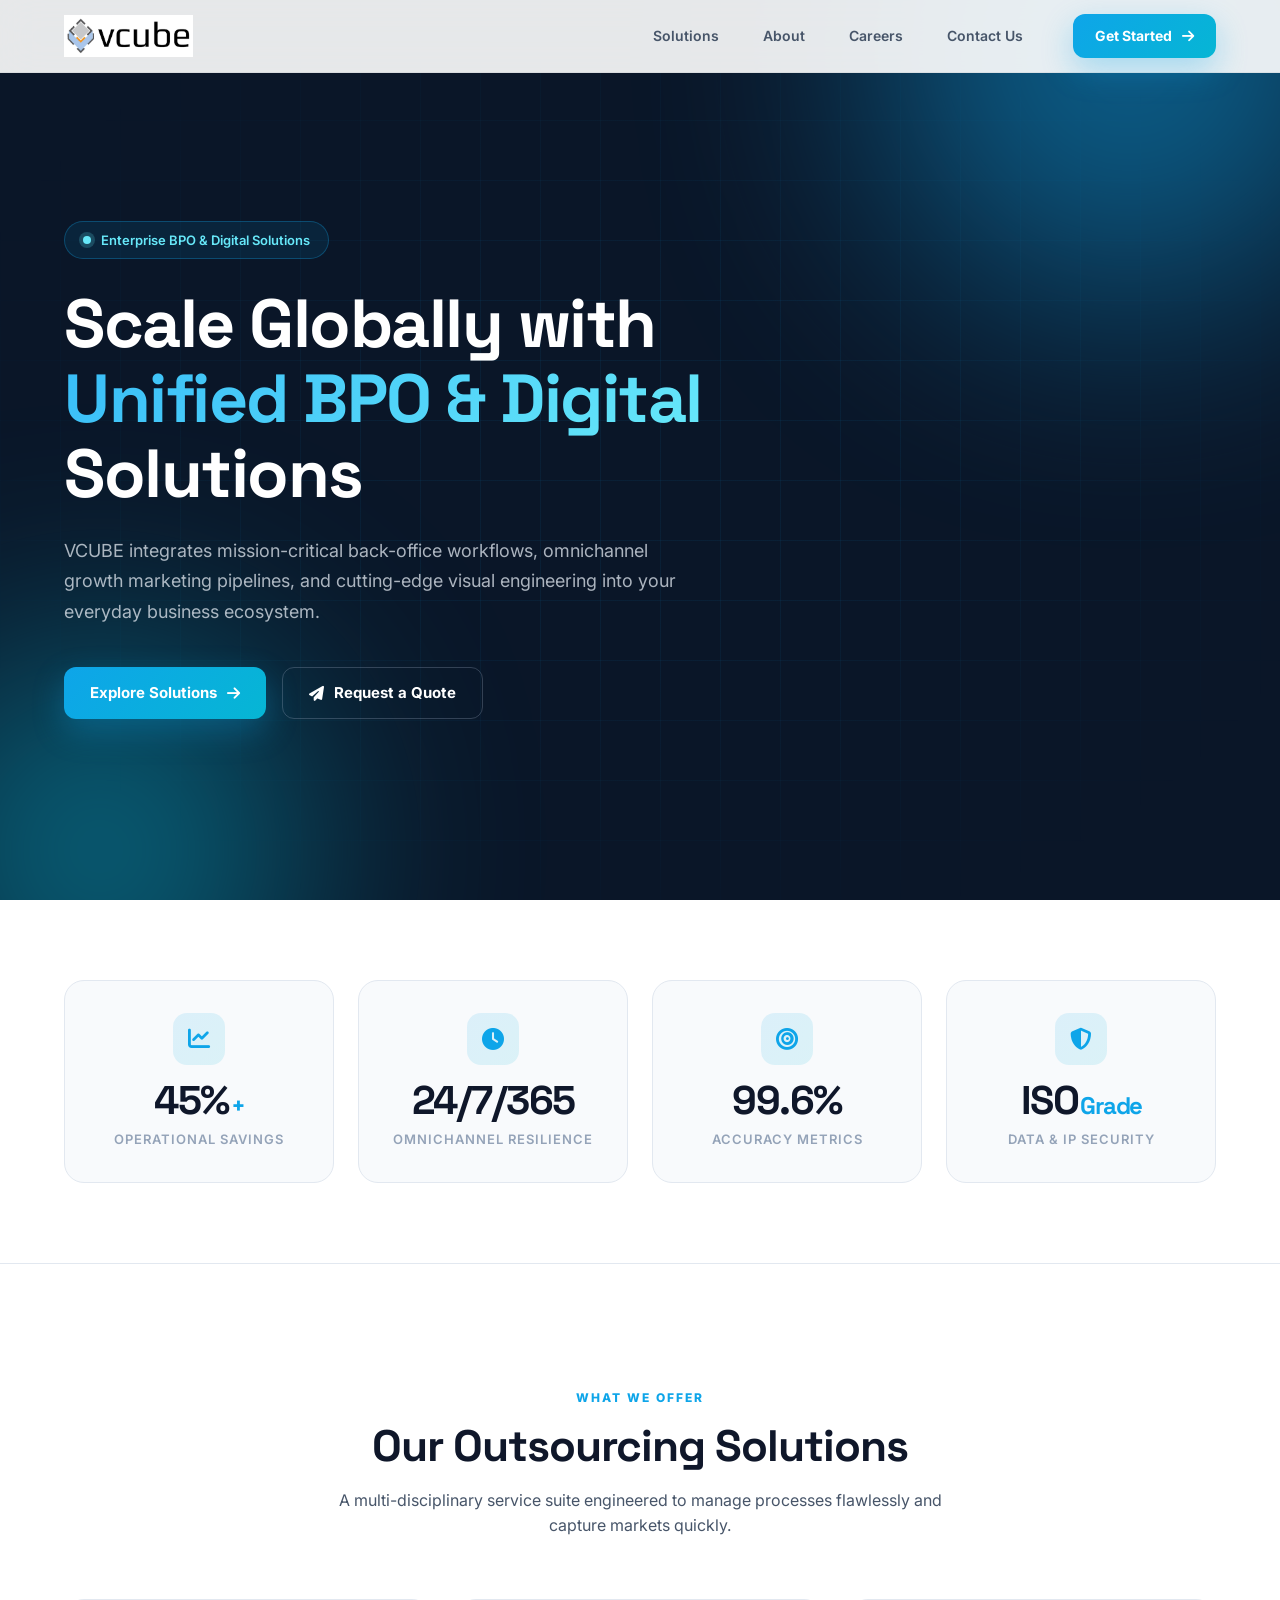
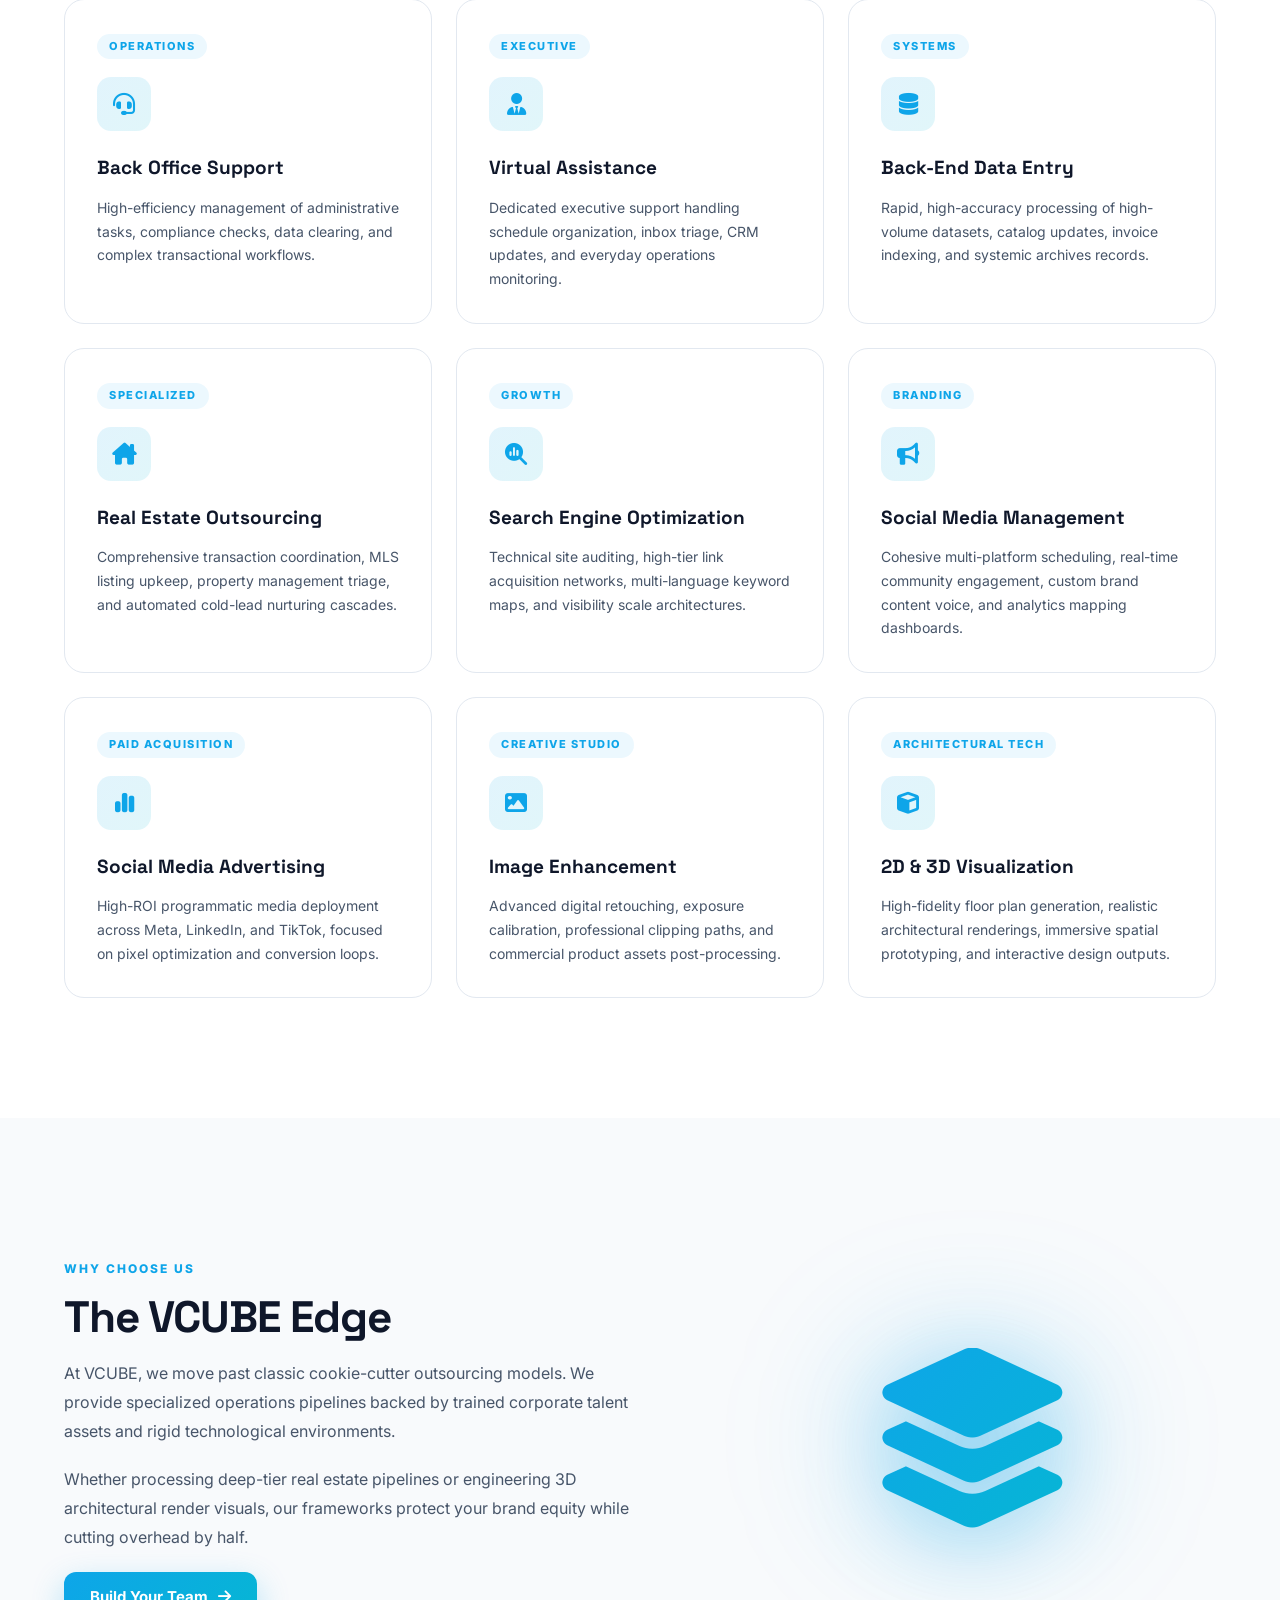
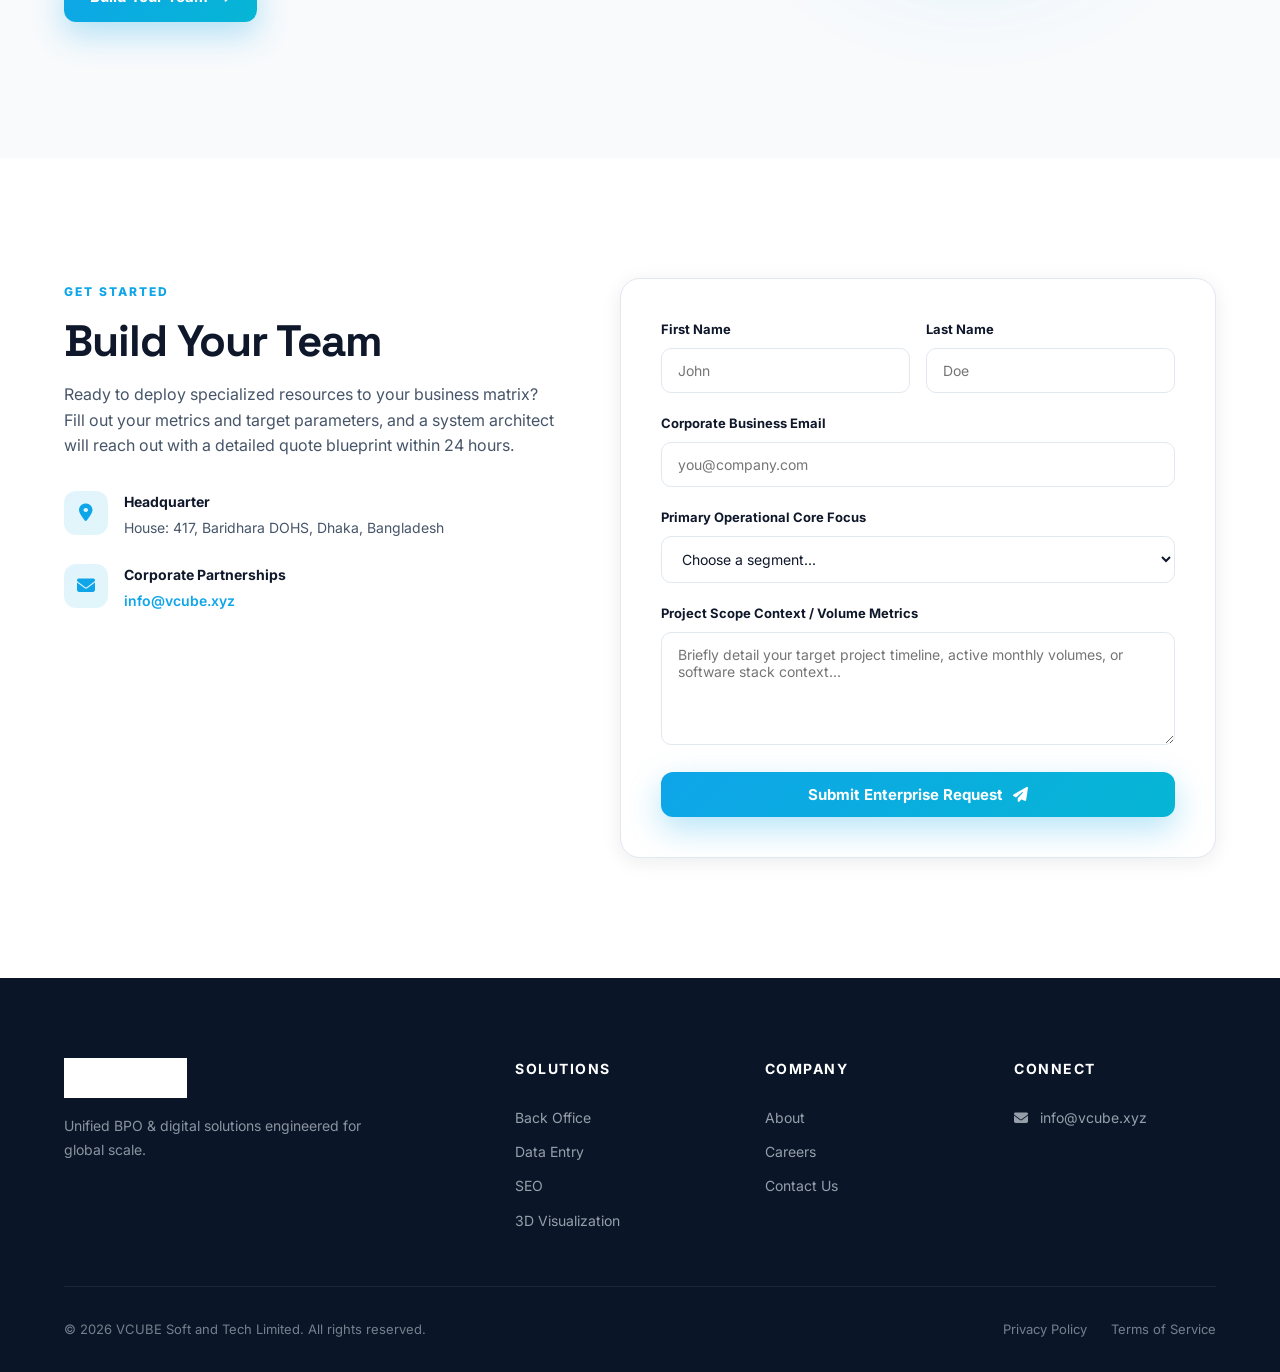
==== index.html @ c861a4d1 "feat: initial VCUBE website with homepage + careers page" ====
<!DOCTYPE html>
<html lang="en">
<head>
  <meta charset="UTF-8">
  <meta name="viewport" content="width=device-width, initial-scale=1.0">
  <title>VCUBE Soft and Tech Limited — Scale Globally with Unified BPO & Digital Solutions</title>
  <meta name="description" content="VCUBE integrates mission-critical back-office workflows, omnichannel growth marketing pipelines, and cutting-edge visual engineering into your everyday business ecosystem.">
  <meta name="keywords" content="VCUBE Soft and Tech, BPO, Digital Solutions, Back Office Support, SEO, Social Media Management, Real Estate Outsourcing, 3D Visualization, Bangladesh">
  <meta name="author" content="VCUBE Soft and Tech Limited">
  <meta name="robots" content="index, follow">
  <meta property="og:title" content="VCUBE Soft and Tech Limited — Unified BPO & Digital Solutions">
  <meta property="og:description" content="Scale globally with unified BPO & digital solutions.">
  <meta property="og:type" content="website">
  <link rel="icon" type="image/png" href="assets/images/vcube-logo.png">
  <link rel="preconnect" href="https://fonts.googleapis.com">
  <link rel="preconnect" href="https://fonts.gstatic.com" crossorigin>
  <link href="https://fonts.googleapis.com/css2?family=Inter:wght@300;400;500;600;700;800;900&family=Space+Grotesk:wght@400;500;600;700&display=swap" rel="stylesheet">
  <link rel="stylesheet" href="https://cdnjs.cloudflare.com/ajax/libs/font-awesome/6.5.0/css/all.min.css">
  <link rel="stylesheet" href="css/style.css">
  <link rel="stylesheet" href="css/responsive.css">
</head>
<body>

  <header class="navbar" id="navbar">
    <div class="nav-container">
      <a href="index.html" class="logo">
        <img src="assets/images/vcube-logo.png" alt="VCUBE" class="logo-img">
      </a>
      <nav class="nav-links" id="navLinks">
        <a href="#solutions">Solutions</a>
        <a href="#edge">About</a>
        <a href="careers.html">Careers</a>
        <a href="#contact">Contact Us</a>
      </nav>
      <a href="#contact" class="btn btn-primary nav-cta">
        Get Started <i class="fas fa-arrow-right"></i>
      </a>
      <button class="hamburger" id="hamburger" aria-label="Menu">
        <i class="fas fa-bars"></i>
      </button>
    </div>
  </header>

  <section class="hero">
    <div class="hero-bg">
      <div class="hero-grid"></div>
      <div class="glow glow-1"></div>
      <div class="glow glow-2"></div>
    </div>
    <div class="hero-container">
      <div class="hero-badge">
        <span class="pulse"></span>
        Enterprise BPO & Digital Solutions
      </div>
      <h1 class="hero-title">
        Scale Globally with<br>
        <span class="gradient-text">Unified BPO & Digital</span><br>
        Solutions
      </h1>
      <p class="hero-desc">
        VCUBE integrates mission-critical back-office workflows, omnichannel growth
        marketing pipelines, and cutting-edge visual engineering into your everyday
        business ecosystem.
      </p>
      <div class="hero-buttons">
        <a href="#solutions" class="btn btn-primary">
          Explore Solutions <i class="fas fa-arrow-right"></i>
        </a>
        <a href="#contact" class="btn btn-outline">
          <i class="fas fa-paper-plane"></i> Request a Quote
        </a>
      </div>
    </div>
  </section>

  <section class="stats">
    <div class="container">
      <div class="stats-grid">
        <div class="stat-card">
          <div class="stat-icon"><i class="fas fa-chart-line"></i></div>
          <div class="stat-num">45%<span>+</span></div>
          <div class="stat-label">Operational Savings</div>
        </div>
        <div class="stat-card">
          <div class="stat-icon"><i class="fas fa-clock"></i></div>
          <div class="stat-num">24/7/365</div>
          <div class="stat-label">Omnichannel Resilience</div>
        </div>
        <div class="stat-card">
          <div class="stat-icon"><i class="fas fa-bullseye"></i></div>
          <div class="stat-num">99.6%</div>
          <div class="stat-label">Accuracy Metrics</div>
        </div>
        <div class="stat-card">
          <div class="stat-icon"><i class="fas fa-shield-halved"></i></div>
          <div class="stat-num">ISO<span>Grade</span></div>
          <div class="stat-label">Data & IP Security</div>
        </div>
      </div>
    </div>
  </section>

  <section class="solutions" id="solutions">
    <div class="container">
      <div class="section-header center">
        <span class="section-tag">What We Offer</span>
        <h2 class="section-title">Our Outsourcing Solutions</h2>
        <p class="section-subtitle">
          A multi-disciplinary service suite engineered to manage processes flawlessly
          and capture markets quickly.
        </p>
      </div>
      <div class="solutions-grid">
        <article class="solution-card">
          <div class="solution-cat">Operations</div>
          <div class="solution-icon"><i class="fas fa-headset"></i></div>
          <h3>Back Office Support</h3>
          <p>High-efficiency management of administrative tasks, compliance checks, data clearing, and complex transactional workflows.</p>
        </article>
        <article class="solution-card">
          <div class="solution-cat">Executive</div>
          <div class="solution-icon"><i class="fas fa-user-tie"></i></div>
          <h3>Virtual Assistance</h3>
          <p>Dedicated executive support handling schedule organization, inbox triage, CRM updates, and everyday operations monitoring.</p>
        </article>
        <article class="solution-card">
          <div class="solution-cat">Systems</div>
          <div class="solution-icon"><i class="fas fa-database"></i></div>
          <h3>Back-End Data Entry</h3>
          <p>Rapid, high-accuracy processing of high-volume datasets, catalog updates, invoice indexing, and systemic archives records.</p>
        </article>
        <article class="solution-card">
          <div class="solution-cat">Specialized</div>
          <div class="solution-icon"><i class="fas fa-house-chimney"></i></div>
          <h3>Real Estate Outsourcing</h3>
          <p>Comprehensive transaction coordination, MLS listing upkeep, property management triage, and automated cold-lead nurturing cascades.</p>
        </article>
        <article class="solution-card">
          <div class="solution-cat">Growth</div>
          <div class="solution-icon"><i class="fas fa-magnifying-glass-chart"></i></div>
          <h3>Search Engine Optimization</h3>
          <p>Technical site auditing, high-tier link acquisition networks, multi-language keyword maps, and visibility scale architectures.</p>
        </article>
        <article class="solution-card">
          <div class="solution-cat">Branding</div>
          <div class="solution-icon"><i class="fas fa-bullhorn"></i></div>
          <h3>Social Media Management</h3>
          <p>Cohesive multi-platform scheduling, real-time community engagement, custom brand content voice, and analytics mapping dashboards.</p>
        </article>
        <article class="solution-card">
          <div class="solution-cat">Paid Acquisition</div>
          <div class="solution-icon"><i class="fas fa-chart-simple"></i></div>
          <h3>Social Media Advertising</h3>
          <p>High-ROI programmatic media deployment across Meta, LinkedIn, and TikTok, focused on pixel optimization and conversion loops.</p>
        </article>
        <article class="solution-card">
          <div class="solution-cat">Creative Studio</div>
          <div class="solution-icon"><i class="fas fa-image"></i></div>
          <h3>Image Enhancement</h3>
          <p>Advanced digital retouching, exposure calibration, professional clipping paths, and commercial product assets post-processing.</p>
        </article>
        <article class="solution-card">
          <div class="solution-cat">Architectural Tech</div>
          <div class="solution-icon"><i class="fas fa-cube"></i></div>
          <h3>2D & 3D Visualization</h3>
          <p>High-fidelity floor plan generation, realistic architectural renderings, immersive spatial prototyping, and interactive design outputs.</p>
        </article>
      </div>
    </div>
  </section>

  <section class="edge" id="edge">
    <div class="container">
      <div class="edge-grid">
        <div class="edge-content">
          <span class="section-tag">Why Choose Us</span>
          <h2 class="section-title">The VCUBE Edge</h2>
          <p class="edge-text">
            At VCUBE, we move past classic cookie-cutter outsourcing models. We provide
            specialized operations pipelines backed by trained corporate talent assets
            and rigid technological environments.
          </p>
          <p class="edge-text">
            Whether processing deep-tier real estate pipelines or engineering 3D
            architectural render visuals, our frameworks protect your brand equity
            while cutting overhead by half.
          </p>
          <a href="#contact" class="btn btn-primary">Build Your Team <i class="fas fa-arrow-right"></i></a>
        </div>
        <div class="edge-visual">
          <div class="edge-blob"></div>
          <div class="edge-graphic">
            <i class="fas fa-layer-group"></i>
          </div>
        </div>
      </div>
    </div>
  </section>

  <section class="contact" id="contact">
    <div class="container">
      <div class="contact-grid">
        <div class="contact-info">
          <span class="section-tag">Get Started</span>
          <h2 class="section-title">Build Your Team</h2>
          <p class="section-subtitle" style="margin-bottom: 32px;">
            Ready to deploy specialized resources to your business matrix? Fill out
            your metrics and target parameters, and a system architect will reach out
            with a detailed quote blueprint within 24 hours.
          </p>
          <div class="contact-item">
            <div class="contact-icon"><i class="fas fa-location-dot"></i></div>
            <div>
              <strong>Headquarter</strong>
              <p>House: 417, Baridhara DOHS, Dhaka, Bangladesh</p>
            </div>
          </div>
          <div class="contact-item">
            <div class="contact-icon"><i class="fas fa-envelope"></i></div>
            <div>
              <strong>Corporate Partnerships</strong>
              <p><a href="mailto:info@vcube.xyz">info@vcube.xyz</a></p>
            </div>
          </div>
        </div>

        <form class="contact-form" name="contact" method="POST" data-netlify="true" netlify-honeypot="bot-field" action="/thank-you.html">
          <input type="hidden" name="form-name" value="contact" />
          <p hidden><label>Don't fill: <input name="bot-field" /></label></p>
          <div class="form-row">
            <div class="form-group">
              <label>First Name</label>
              <input type="text" name="first_name" placeholder="John" required>
            </div>
            <div class="form-group">
              <label>Last Name</label>
              <input type="text" name="last_name" placeholder="Doe" required>
            </div>
          </div>
          <div class="form-group">
            <label>Corporate Business Email</label>
            <input type="email" name="email" placeholder="you@company.com" required>
          </div>
          <div class="form-group">
            <label>Primary Operational Core Focus</label>
            <select name="service" required>
              <option value="">Choose a segment...</option>
              <option value="back-office">Back Office Support</option>
              <option value="virtual-assistance">Virtual Assistance</option>
              <option value="data-entry">Back-End Data Entry</option>
              <option value="real-estate">Real Estate Outsourcing</option>
              <option value="seo">Search Engine Optimization</option>
              <option value="social-media">Social Media Management</option>
              <option value="ads">Social Media Advertising</option>
              <option value="image">Image Enhancement</option>
              <option value="3d">2D & 3D Visualization</option>
            </select>
          </div>
          <div class="form-group">
            <label>Project Scope Context / Volume Metrics</label>
            <textarea name="message" rows="5" placeholder="Briefly detail your target project timeline, active monthly volumes, or software stack context..." required></textarea>
          </div>
          <button type="submit" class="btn btn-primary btn-block">
            Submit Enterprise Request <i class="fas fa-paper-plane"></i>
          </button>
        </form>
      </div>
    </div>
  </section>

  <footer class="footer">
    <div class="container">
      <div class="footer-grid">
        <div class="footer-brand">
          <a href="index.html" class="logo">
            <img src="assets/images/vcube-logo.png" alt="VCUBE" class="logo-img">
          </a>
          <p>Unified BPO & digital solutions engineered for global scale.</p>
        </div>
        <div class="footer-col">
          <h4>Solutions</h4>
          <a href="#solutions">Back Office</a>
          <a href="#solutions">Data Entry</a>
          <a href="#solutions">SEO</a>
          <a href="#solutions">3D Visualization</a>
        </div>
        <div class="footer-col">
          <h4>Company</h4>
          <a href="#edge">About</a>
          <a href="careers.html">Careers</a>
          <a href="#contact">Contact Us</a>
        </div>
        <div class="footer-col">
          <h4>Connect</h4>
          <a href="mailto:info@vcube.xyz"><i class="fas fa-envelope"></i> info@vcube.xyz</a>
        </div>
      </div>
      <div class="footer-bottom">
        <p>© 2026 VCUBE Soft and Tech Limited. All rights reserved.</p>
        <div class="footer-legal">
          <a href="#">Privacy Policy</a>
          <a href="#">Terms of Service</a>
        </div>
      </div>
    </div>
  </footer>

  <script src="js/main.js"></script>
</body>
</html>
---- css/style.css ----
/* ═══════════════════════════════════════════
   VCUBE Soft and Tech Limited — Main Stylesheet
   ═══════════════════════════════════════════ */

* { margin: 0; padding: 0; box-sizing: border-box; }

:root {
  --primary: #0ea5e9;
  --primary-dark: #0284c7;
  --primary-light: #38bdf8;
  --accent: #06b6d4;
  --accent-light: #67e8f9;
  --navy: #0a1628;
  --bg: #ffffff;
  --bg-alt: #f8fafc;
  --text: #0f172a;
  --text-soft: #475569;
  --text-muted: #94a3b8;
  --text-light: #e2e8f0;
  --border: #e2e8f0;
  --shadow: 0 4px 20px rgba(15, 23, 42, 0.08);
  --shadow-lg: 0 20px 50px rgba(15, 23, 42, 0.15);
  --shadow-blue: 0 12px 32px rgba(14, 165, 233, 0.3);
  --radius: 12px;
  --radius-lg: 20px;
  --transition: all 0.3s cubic-bezier(0.4, 0, 0.2, 1);
}

html { scroll-behavior: smooth; }

body {
  font-family: 'Inter', system-ui, -apple-system, sans-serif;
  background: var(--bg);
  color: var(--text);
  line-height: 1.6;
  overflow-x: hidden;
}

img { max-width: 100%; display: block; }
a { text-decoration: none; color: inherit; }
ul { list-style: none; }

.container { max-width: 1200px; margin: 0 auto; padding: 0 24px; }

/* NAVBAR */
.navbar {
  position: fixed;
  top: 0; left: 0;
  width: 100%;
  z-index: 1000;
  background: rgba(255, 255, 255, 0.9);
  backdrop-filter: blur(20px);
  -webkit-backdrop-filter: blur(20px);
  border-bottom: 1px solid rgba(15, 23, 42, 0.06);
  transition: var(--transition);
}

.navbar.scrolled { box-shadow: var(--shadow); }

.nav-container {
  max-width: 1200px;
  margin: 0 auto;
  padding: 14px 24px;
  display: flex;
  align-items: center;
  justify-content: space-between;
  gap: 32px;
}

.logo { display: inline-flex; align-items: center; }

.logo-img {
  height: 42px;
  width: auto;
  display: block;
  transition: var(--transition);
}

.logo:hover .logo-img {
  transform: scale(1.05);
  filter: drop-shadow(0 4px 12px rgba(14, 165, 233, 0.3));
}

.nav-links { display: flex; gap: 8px; margin-left: auto; }

.nav-links a {
  padding: 10px 18px;
  font-size: 14px;
  font-weight: 600;
  color: var(--text-soft);
  border-radius: 10px;
  transition: var(--transition);
}

.nav-links a:hover,
.nav-links a.active {
  color: var(--primary);
  background: rgba(14, 165, 233, 0.08);
}

.btn {
  display: inline-flex;
  align-items: center;
  justify-content: center;
  gap: 10px;
  padding: 13px 26px;
  font-size: 15px;
  font-weight: 700;
  border-radius: 12px;
  border: none;
  cursor: pointer;
  transition: var(--transition);
  font-family: inherit;
  white-space: nowrap;
}

.btn-primary {
  background: linear-gradient(135deg, var(--primary), var(--accent));
  color: #fff;
  box-shadow: var(--shadow-blue);
}

.btn-primary:hover {
  transform: translateY(-2px);
  box-shadow: 0 16px 40px rgba(14, 165, 233, 0.45);
}

.btn-outline {
  background: transparent;
  color: #fff;
  border: 1.5px solid rgba(148, 163, 184, 0.3);
}

.btn-outline:hover {
  border-color: var(--accent-light);
  color: var(--accent-light);
  background: rgba(103, 232, 249, 0.08);
}

.btn-block { width: 100%; }
.nav-cta { padding: 11px 22px; font-size: 14px; }

.hamburger {
  display: none;
  width: 42px; height: 42px;
  border-radius: 10px;
  border: 1px solid var(--border);
  background: var(--bg-alt);
  color: var(--text);
  font-size: 16px;
  cursor: pointer;
}

/* HERO */
.hero {
  position: relative;
  min-height: 100vh;
  display: flex;
  align-items: center;
  padding: 120px 0 80px;
  overflow: hidden;
  background: var(--navy);
}

.hero-bg { position: absolute; inset: 0; z-index: 1; }

.hero-grid {
  position: absolute;
  inset: 0;
  background-image:
    linear-gradient(rgba(14, 165, 233, 0.07) 1px, transparent 1px),
    linear-gradient(90deg, rgba(14, 165, 233, 0.07) 1px, transparent 1px);
  background-size: 60px 60px;
  mask-image: radial-gradient(ellipse at center, black 30%, transparent 80%);
  -webkit-mask-image: radial-gradient(ellipse at center, black 30%, transparent 80%);
}

.glow {
  position: absolute;
  border-radius: 50%;
  filter: blur(120px);
  opacity: 0.5;
}

.glow-1 { width: 500px; height: 500px; background: var(--primary); top: -200px; right: -100px; }
.glow-2 { width: 400px; height: 400px; background: var(--accent); bottom: -150px; left: -100px; }

.hero-container {
  position: relative;
  z-index: 2;
  max-width: 1200px;
  margin: 0 auto;
  padding: 0 24px;
  width: 100%;
}

.hero-badge {
  display: inline-flex;
  align-items: center;
  gap: 10px;
  padding: 8px 18px;
  background: rgba(14, 165, 233, 0.1);
  border: 1px solid rgba(14, 165, 233, 0.3);
  border-radius: 999px;
  color: var(--accent-light);
  font-size: 13px;
  font-weight: 600;
  margin-bottom: 28px;
}

.pulse {
  width: 8px; height: 8px;
  border-radius: 50%;
  background: var(--accent-light);
  box-shadow: 0 0 0 4px rgba(103, 232, 249, 0.2);
  animation: pulse 2s ease-in-out infinite;
}

@keyframes pulse {
  0%, 100% { box-shadow: 0 0 0 4px rgba(103, 232, 249, 0.2); }
  50% { box-shadow: 0 0 0 10px rgba(103, 232, 249, 0.05); }
}

.hero-title {
  font-family: 'Space Grotesk', sans-serif;
  font-size: clamp(38px, 5.5vw, 68px);
  font-weight: 700;
  line-height: 1.1;
  letter-spacing: -1.5px;
  color: #fff;
  margin-bottom: 24px;
}

.gradient-text {
  background: linear-gradient(135deg, var(--primary-light) 0%, var(--accent-light) 100%);
  -webkit-background-clip: text;
  background-clip: text;
  -webkit-text-fill-color: transparent;
}

.hero-desc {
  font-size: clamp(15px, 1.6vw, 18px);
  color: rgba(226, 232, 240, 0.75);
  max-width: 620px;
  margin-bottom: 40px;
  line-height: 1.7;
}

.hero-buttons { display: flex; gap: 16px; flex-wrap: wrap; }

/* STATS */
.stats {
  background: var(--bg);
  padding: 80px 0;
  border-bottom: 1px solid var(--border);
}

.stats-grid {
  display: grid;
  grid-template-columns: repeat(4, 1fr);
  gap: 24px;
}

.stat-card {
  text-align: center;
  padding: 32px 20px;
  background: var(--bg-alt);
  border-radius: var(--radius-lg);
  border: 1px solid var(--border);
  transition: var(--transition);
  position: relative;
  overflow: hidden;
}

.stat-card::before {
  content: '';
  position: absolute;
  bottom: 0; left: 0; right: 0;
  height: 3px;
  background: linear-gradient(90deg, var(--primary), var(--accent));
  transform: scaleX(0);
  transition: transform 0.4s;
}

.stat-card:hover::before { transform: scaleX(1); }

.stat-card:hover {
  transform: translateY(-6px);
  box-shadow: var(--shadow-lg);
  border-color: var(--primary-light);
}

.stat-icon {
  width: 52px; height: 52px;
  margin: 0 auto 16px;
  border-radius: 14px;
  background: linear-gradient(135deg, rgba(14, 165, 233, 0.12), rgba(6, 182, 212, 0.12));
  display: flex;
  align-items: center;
  justify-content: center;
  color: var(--primary);
  font-size: 22px;
}

.stat-num {
  font-family: 'Space Grotesk', sans-serif;
  font-size: 40px;
  font-weight: 700;
  letter-spacing: -1.5px;
  color: var(--text);
  line-height: 1;
  margin-bottom: 8px;
}

.stat-num span { font-size: 24px; color: var(--primary); margin-left: 2px; }

.stat-label {
  font-size: 13px;
  font-weight: 600;
  color: var(--text-muted);
  text-transform: uppercase;
  letter-spacing: 1px;
}

/* SECTION HEADER */
.section-header { margin-bottom: 60px; }
.section-header.center { text-align: center; }

.section-tag {
  display: inline-block;
  font-size: 12px;
  font-weight: 800;
  color: var(--primary);
  text-transform: uppercase;
  letter-spacing: 2px;
  margin-bottom: 14px;
}

.section-title {
  font-family: 'Space Grotesk', sans-serif;
  font-size: clamp(28px, 4vw, 44px);
  font-weight: 700;
  letter-spacing: -1px;
  line-height: 1.15;
  color: var(--text);
  margin-bottom: 16px;
}

.section-subtitle {
  font-size: 16px;
  color: var(--text-soft);
  max-width: 640px;
}

.section-header.center .section-subtitle { margin: 0 auto; }

/* SOLUTIONS */
.solutions { padding: 120px 0; background: var(--bg); }

.solutions-grid {
  display: grid;
  grid-template-columns: repeat(auto-fit, minmax(300px, 1fr));
  gap: 24px;
}

.solution-card {
  background: var(--bg);
  padding: 32px;
  border-radius: var(--radius-lg);
  border: 1px solid var(--border);
  transition: var(--transition);
  position: relative;
  overflow: hidden;
}

.solution-card::before {
  content: '';
  position: absolute;
  top: 0; left: 0; right: 0;
  height: 3px;
  background: linear-gradient(90deg, var(--primary), var(--accent));
  transform: scaleX(0);
  transform-origin: left;
  transition: transform 0.4s;
}

.solution-card:hover::before { transform: scaleX(1); }

.solution-card:hover {
  transform: translateY(-8px);
  box-shadow: var(--shadow-lg);
  border-color: var(--primary-light);
}

.solution-cat {
  display: inline-block;
  font-size: 11px;
  font-weight: 800;
  color: var(--primary);
  text-transform: uppercase;
  letter-spacing: 1.5px;
  margin-bottom: 18px;
  padding: 4px 12px;
  background: rgba(14, 165, 233, 0.08);
  border-radius: 999px;
}

.solution-icon {
  width: 54px; height: 54px;
  border-radius: 14px;
  background: linear-gradient(135deg, rgba(14, 165, 233, 0.12), rgba(6, 182, 212, 0.12));
  display: flex;
  align-items: center;
  justify-content: center;
  color: var(--primary);
  font-size: 22px;
  margin-bottom: 22px;
  transition: var(--transition);
}

.solution-card:hover .solution-icon {
  background: linear-gradient(135deg, var(--primary), var(--accent));
  color: #fff;
  transform: scale(1.08) rotate(-5deg);
}

.solution-card h3 {
  font-family: 'Space Grotesk', sans-serif;
  font-size: 19px;
  font-weight: 700;
  color: var(--text);
  margin-bottom: 12px;
}

.solution-card p {
  font-size: 14px;
  color: var(--text-soft);
  line-height: 1.7;
}

/* EDGE */
.edge {
  padding: 120px 0;
  background: var(--bg-alt);
  position: relative;
  overflow: hidden;
}

.edge-grid {
  display: grid;
  grid-template-columns: 1.2fr 1fr;
  gap: 80px;
  align-items: center;
}

.edge-text {
  font-size: 16px;
  color: var(--text-soft);
  line-height: 1.8;
  margin-bottom: 20px;
}

.edge-visual { position: relative; height: 400px; }

.edge-blob {
  position: absolute;
  inset: 20% 10%;
  background: radial-gradient(circle, rgba(14, 165, 233, 0.3), transparent 70%);
  filter: blur(60px);
  border-radius: 50%;
}

.edge-graphic {
  position: absolute;
  inset: 0;
  display: flex;
  align-items: center;
  justify-content: center;
}

.edge-graphic i {
  font-size: 180px;
  background: linear-gradient(135deg, var(--primary), var(--accent));
  -webkit-background-clip: text;
  background-clip: text;
  -webkit-text-fill-color: transparent;
  filter: drop-shadow(0 20px 40px rgba(14, 165, 233, 0.3));
  animation: float 6s ease-in-out infinite;
}

@keyframes float {
  0%, 100% { transform: translateY(0); }
  50% { transform: translateY(-20px); }
}

/* CONTACT */
.contact { padding: 120px 0; background: var(--bg); }

.contact-grid {
  display: grid;
  grid-template-columns: 1fr 1.2fr;
  gap: 60px;
  align-items: start;
}

.contact-item { display: flex; gap: 16px; margin-bottom: 24px; }

.contact-icon {
  width: 44px; height: 44px;
  border-radius: 12px;
  background: linear-gradient(135deg, rgba(14, 165, 233, 0.12), rgba(6, 182, 212, 0.12));
  display: flex;
  align-items: center;
  justify-content: center;
  color: var(--primary);
  font-size: 18px;
  flex-shrink: 0;
}

.contact-item strong {
  display: block;
  font-size: 14px;
  font-weight: 700;
  color: var(--text);
  margin-bottom: 4px;
}

.contact-item p { font-size: 14px; color: var(--text-soft); }
.contact-item a { color: var(--primary); font-weight: 600; }

.contact-form {
  background: var(--bg);
  padding: 40px;
  border-radius: var(--radius-lg);
  border: 1px solid var(--border);
  box-shadow: var(--shadow);
}

.form-group { margin-bottom: 20px; }

.form-group label {
  display: block;
  font-size: 13px;
  font-weight: 700;
  color: var(--text);
  margin-bottom: 8px;
}

.form-group input,
.form-group select,
.form-group textarea {
  width: 100%;
  padding: 13px 16px;
  border: 1.5px solid var(--border);
  border-radius: 10px;
  font-family: inherit;
  font-size: 14px;
  color: var(--text);
  background: var(--bg);
  transition: var(--transition);
  resize: vertical;
}

.form-group input:focus,
.form-group select:focus,
.form-group textarea:focus {
  outline: none;
  border-color: var(--primary);
  box-shadow: 0 0 0 4px rgba(14, 165, 233, 0.1);
}

.form-row {
  display: grid;
  grid-template-columns: 1fr 1fr;
  gap: 16px;
}

.form-check {
  display: flex;
  gap: 10px;
  align-items: flex-start;
  margin: 20px 0;
  font-size: 13px;
  color: var(--text-soft);
  line-height: 1.5;
}

.form-check input { width: auto; margin-top: 3px; flex-shrink: 0; }

.file-upload { position: relative; }
.file-upload input[type="file"] { position: absolute; opacity: 0; width: 0; height: 0; }

.file-label {
  display: flex;
  flex-direction: column;
  align-items: center;
  justify-content: center;
  gap: 8px;
  padding: 32px 24px;
  border: 2px dashed var(--border);
  border-radius: 12px;
  background: var(--bg-alt);
  cursor: pointer;
  transition: var(--transition);
  text-align: center;
}

.file-label:hover {
  border-color: var(--primary);
  background: rgba(14, 165, 233, 0.04);
}

.file-label i { font-size: 28px; color: var(--primary); }
.file-label span { font-size: 14px; font-weight: 600; color: var(--text); }
.file-label small { font-size: 12px; color: var(--text-muted); }

/* FOOTER */
.footer {
  background: var(--navy);
  color: var(--text-light);
  padding: 80px 0 32px;
}

.footer-grid {
  display: grid;
  grid-template-columns: 2fr 1fr 1fr 1fr;
  gap: 48px;
  margin-bottom: 48px;
}

.footer-brand .logo-img {
  height: 40px;
  margin-bottom: 16px;
  filter: brightness(0) invert(1);
}

.footer-brand p {
  font-size: 14px;
  color: rgba(226, 232, 240, 0.6);
  max-width: 320px;
  line-height: 1.7;
}

.footer-col h4 {
  font-size: 14px;
  font-weight: 700;
  text-transform: uppercase;
  letter-spacing: 1.5px;
  color: #fff;
  margin-bottom: 20px;
}

.footer-col a {
  display: block;
  font-size: 14px;
  color: rgba(226, 232, 240, 0.65);
  padding: 6px 0;
  transition: var(--transition);
}

.footer-col a:hover { color: var(--primary-light); padding-left: 4px; }
.footer-col a i { margin-right: 8px; }

.footer-bottom {
  padding-top: 32px;
  border-top: 1px solid rgba(148, 163, 184, 0.12);
  display: flex;
  justify-content: space-between;
  flex-wrap: wrap;
  gap: 16px;
  font-size: 13px;
  color: rgba(226, 232, 240, 0.5);
}

.footer-legal { display: flex; gap: 24px; }
.footer-legal a:hover { color: var(--primary-light); }

/* CAREERS PAGE */
.careers-hero {
  position: relative;
  padding: 160px 0 100px;
  background: var(--navy);
  overflow: hidden;
  text-align: center;
}

.careers-title {
  font-family: 'Space Grotesk', sans-serif;
  font-size: clamp(36px, 5vw, 60px);
  font-weight: 700;
  color: #fff;
  letter-spacing: -1.5px;
  line-height: 1.1;
  margin: 16px 0 24px;
}

.careers-desc {
  font-size: 17px;
  color: rgba(226, 232, 240, 0.7);
  max-width: 640px;
  margin: 0 auto;
  line-height: 1.7;
}

.positions { padding: 100px 0; background: var(--bg-alt); }

.positions-list { display: flex; flex-direction: column; gap: 16px; }

.position-card {
  background: var(--bg);
  padding: 28px 32px;
  border-radius: var(--radius-lg);
  border: 1px solid var(--border);
  display: grid;
  grid-template-columns: auto 1fr auto;
  gap: 24px;
  align-items: center;
  transition: var(--transition);
}

.position-card:hover {
  transform: translateX(6px);
  border-color: var(--primary-light);
  box-shadow: var(--shadow);
}

.pos-icon {
  width: 56px; height: 56px;
  border-radius: 14px;
  background: linear-gradient(135deg, rgba(14, 165, 233, 0.12), rgba(6, 182, 212, 0.12));
  display: flex;
  align-items: center;
  justify-content: center;
  color: var(--primary);
  font-size: 22px;
  flex-shrink: 0;
}

.pos-content h3 {
  font-family: 'Space Grotesk', sans-serif;
  font-size: 18px;
  font-weight: 700;
  color: var(--text);
  margin-bottom: 8px;
}

.pos-meta {
  display: flex;
  gap: 20px;
  flex-wrap: wrap;
  margin-bottom: 10px;
}

.pos-meta span {
  font-size: 12px;
  font-weight: 600;
  color: var(--text-muted);
  display: inline-flex;
  align-items: center;
  gap: 6px;
}

.pos-meta i { color: var(--primary); }

.pos-content p { font-size: 14px; color: var(--text-soft); line-height: 1.6; }

.pos-apply {
  display: inline-flex;
  align-items: center;
  gap: 8px;
  padding: 12px 24px;
  background: linear-gradient(135deg, var(--primary), var(--accent));
  color: #fff;
  font-size: 14px;
  font-weight: 700;
  border-radius: 10px;
  transition: var(--transition);
  white-space: nowrap;
}

.pos-apply:hover { transform: translateY(-2px); box-shadow: var(--shadow-blue); }

.apply-section { padding: 100px 0; background: var(--bg); }

.apply-wrap {
  display: grid;
  grid-template-columns: 1fr 1.4fr;
  gap: 60px;
  align-items: start;
}

.apply-highlights { margin: 32px 0; }

.apply-hl {
  display: flex;
  gap: 12px;
  align-items: center;
  padding: 10px 0;
  font-size: 14px;
  color: var(--text-soft);
}

.apply-hl i { color: #22c55e; font-size: 18px; flex-shrink: 0; }

.apply-contact {
  padding: 20px;
  background: rgba(14, 165, 233, 0.06);
  border-radius: 12px;
  border-left: 3px solid var(--primary);
  font-size: 14px;
  color: var(--text-soft);
}

.apply-contact a { color: var(--primary); font-weight: 700; }

.apply-form {
  background: var(--bg);
  padding: 40px;
  border-radius: var(--radius-lg);
  border: 1px solid var(--border);
  box-shadow: var(--shadow);
}

@media (max-width: 900px) {
  .apply-wrap,
  .contact-grid {
    grid-template-columns: 1fr;
    gap: 40px;
  }
  .position-card { grid-template-columns: 1fr; }
}
---- css/responsive.css ----
@media (max-width: 1024px) {
  .edge-grid { grid-template-columns: 1fr; gap: 60px; }
  .edge-visual { height: 300px; }
  .edge-graphic i { font-size: 140px; }
  .footer-grid { grid-template-columns: 1fr 1fr; gap: 32px; }
}

@media (max-width: 768px) {
  .nav-links {
    position: fixed;
    top: 72px; left: 0; right: 0;
    flex-direction: column;
    background: #fff;
    padding: 20px;
    border-bottom: 1px solid var(--border);
    transform: translateY(-150%);
    transition: transform 0.3s ease;
    z-index: 999;
    box-shadow: var(--shadow);
  }
  .nav-links.open { transform: translateY(0); }
  .nav-links a { display: block; padding: 14px 20px; width: 100%; }
  .hamburger { display: flex; align-items: center; justify-content: center; }
  .nav-cta { display: none; }

  .stats-grid { grid-template-columns: repeat(2, 1fr); }
  .hero { min-height: auto; padding: 120px 0 60px; }
  .hero-buttons .btn { width: 100%; }

  .form-row { grid-template-columns: 1fr; }
  .contact-form, .apply-form { padding: 28px 24px; }
  .positions { padding: 70px 0; }
  .apply-section { padding: 70px 0; }
}

@media (max-width: 480px) {
  .stats-grid { grid-template-columns: 1fr; }
  .stat-num { font-size: 32px; }
  .hero-title { font-size: 32px; }
  .section-title { font-size: 26px; }
  .footer-grid { grid-template-columns: 1fr; }
  .footer-bottom { flex-direction: column; text-align: center; }
  .pos-apply { width: 100%; justify-content: center; }
  .logo-img { height: 34px; }
}
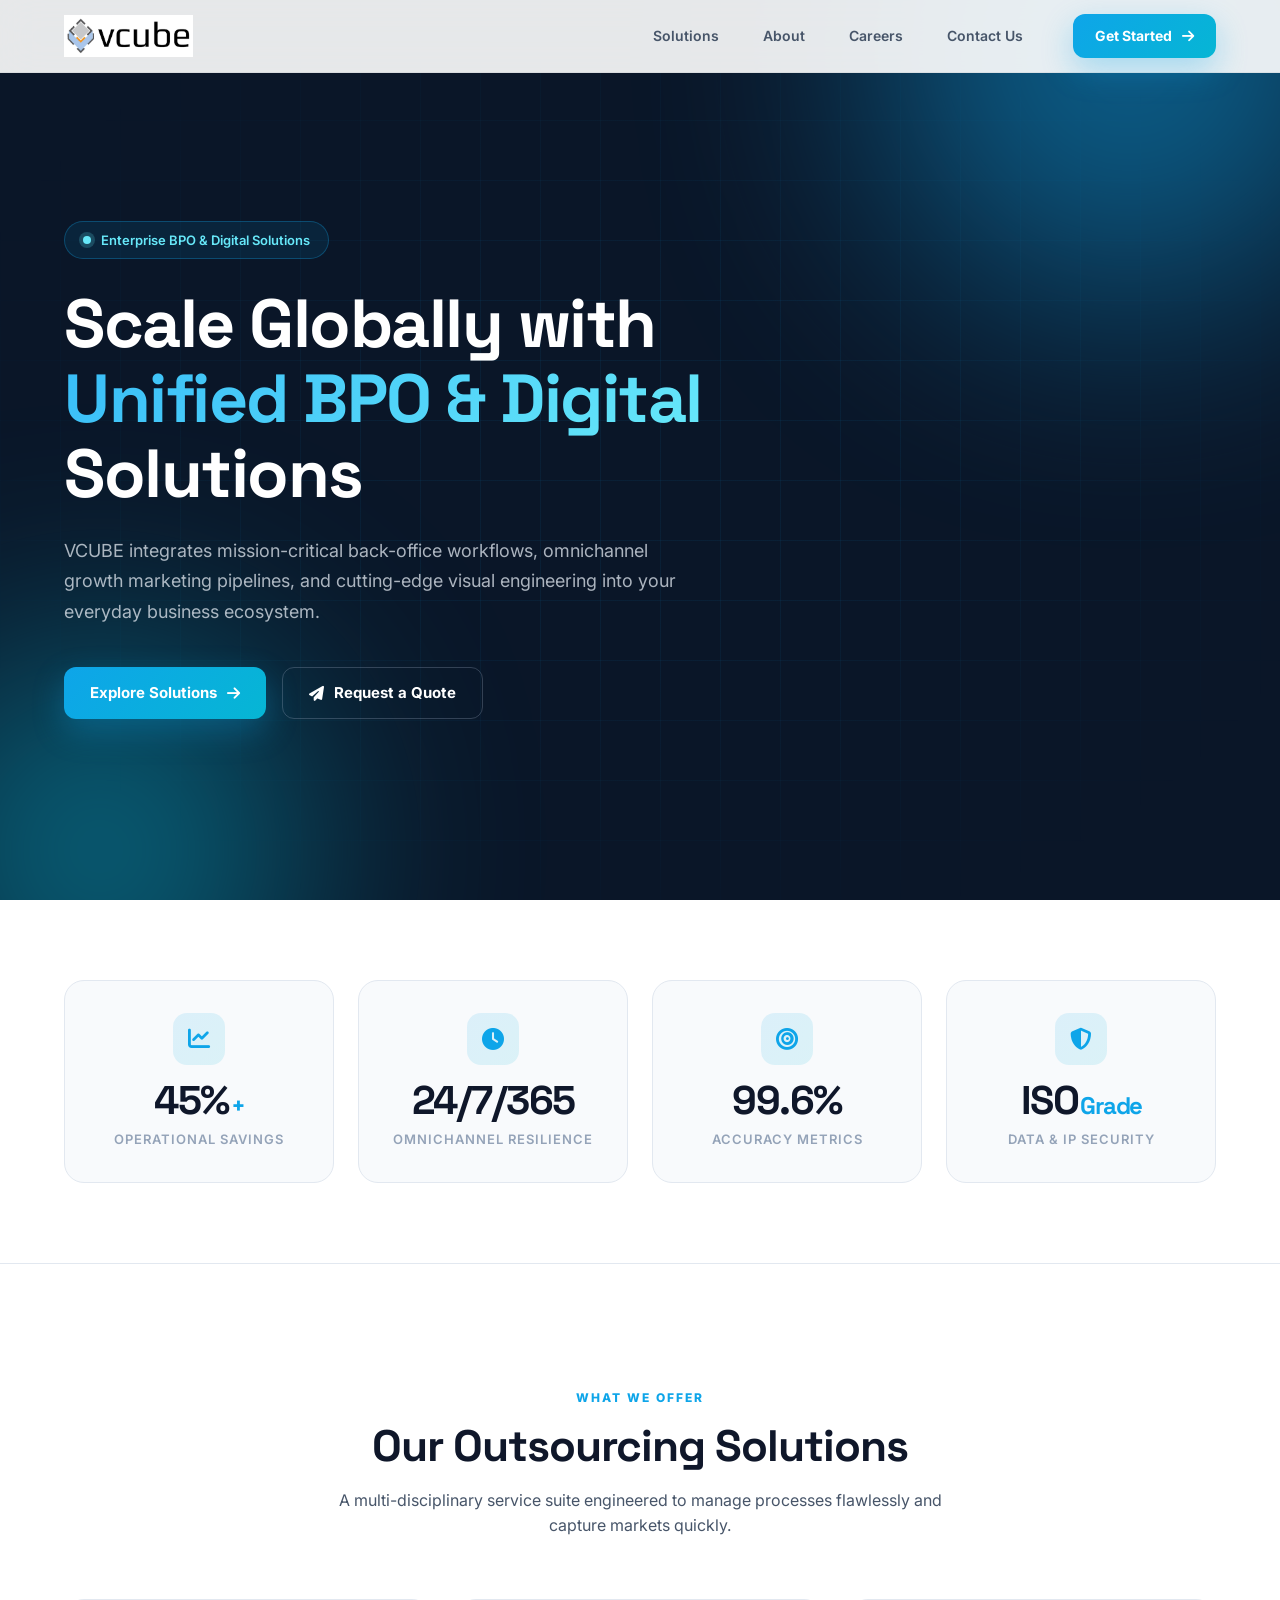
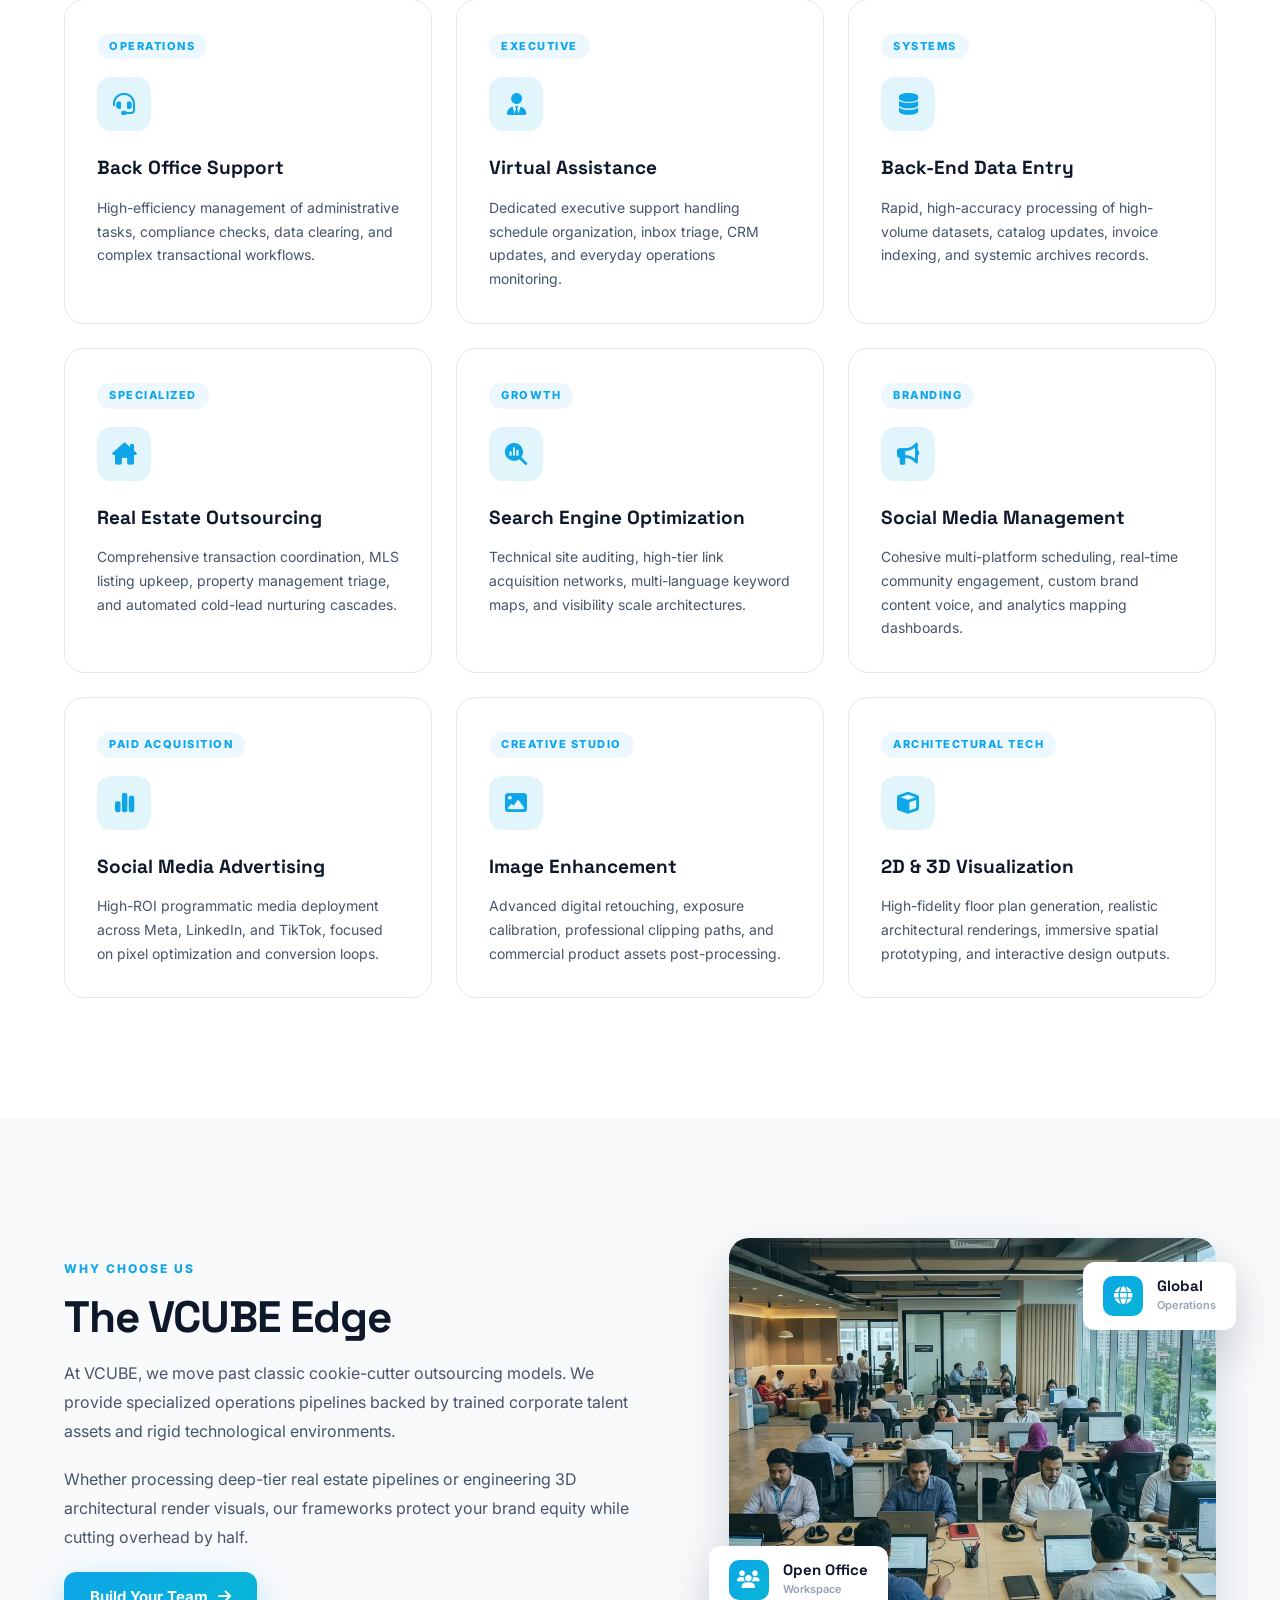
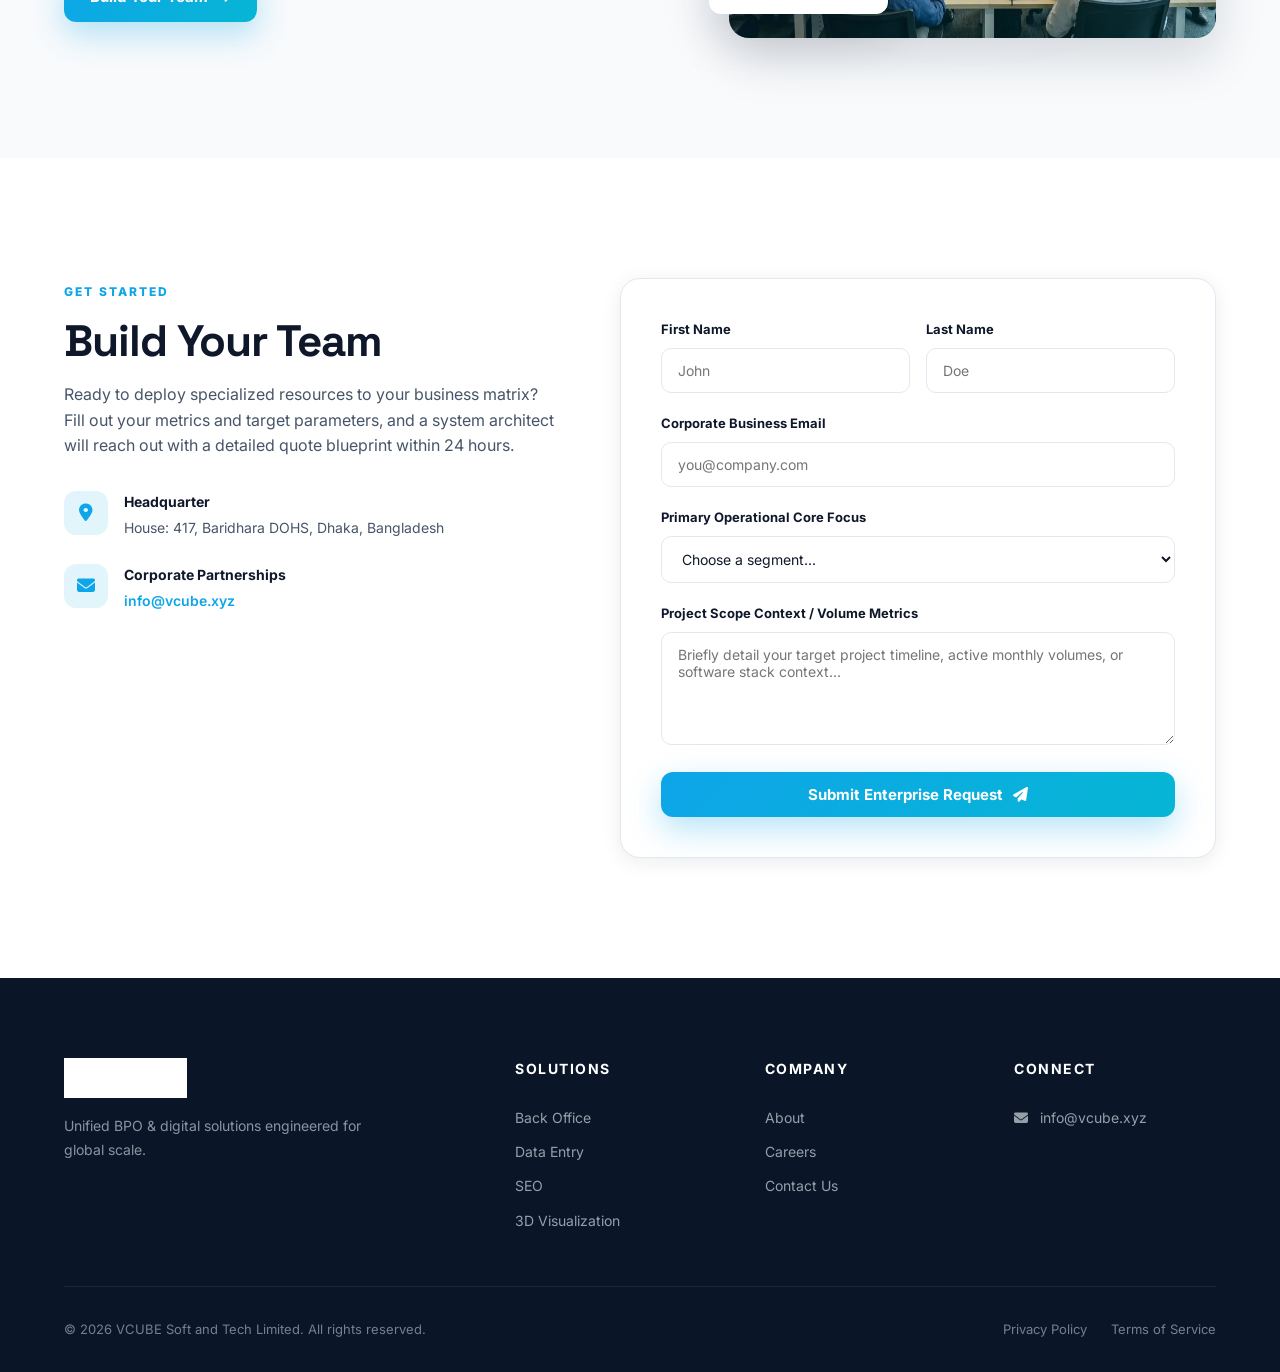
==== commit db3a8927: "feat: add VCUBE office workspace image to Edge section" ====
--- a/index.html
+++ b/index.html
@@ -189,8 +189,16 @@
         </div>
         <div class="edge-visual">
           <div class="edge-blob"></div>
-          <div class="edge-graphic">
-            <i class="fas fa-layer-group"></i>
+          <div class="edge-image-wrap">
+            <img src="assets/images/vcube-office.jpg" alt="VCUBE Office Workspace" class="edge-image">
+          </div>
+          <div class="edge-card edge-card-1">
+            <i class="fas fa-users"></i>
+            <div><strong>Open Office</strong><span>Workspace</span></div>
+          </div>
+          <div class="edge-card edge-card-2">
+            <i class="fas fa-globe"></i>
+            <div><strong>Global</strong><span>Operations</span></div>
           </div>
         </div>
       </div>
--- a/css/style.css
+++ b/css/style.css
@@ -470,22 +470,87 @@
   border-radius: 50%;
 }
 
-.edge-graphic {
+.edge-image-wrap {
   position: absolute;
   inset: 0;
+  border-radius: var(--radius-lg);
+  overflow: hidden;
+  box-shadow: var(--shadow-lg);
+}
+
+.edge-image {
+  width: 100%;
+  height: 100%;
+  object-fit: cover;
+  transition: transform 0.6s ease;
+}
+
+.edge-image-wrap:hover .edge-image {
+  transform: scale(1.05);
+}
+
+.edge-image-wrap::after {
+  content: '';
+  position: absolute;
+  inset: 0;
+  background: linear-gradient(135deg, rgba(14, 165, 233, 0.1), rgba(6, 182, 212, 0.15));
+  pointer-events: none;
+}
+
+/* Edge floating cards */
+.edge-card {
+  position: absolute;
+  display: flex;
+  align-items: center;
+  gap: 14px;
+  padding: 14px 20px;
+  background: #fff;
+  border-radius: var(--radius);
+  box-shadow: var(--shadow-lg);
+  animation: float 6s ease-in-out infinite;
+  z-index: 3;
+}
+
+.edge-card i {
+  width: 40px;
+  height: 40px;
+  border-radius: 10px;
+  background: linear-gradient(135deg, var(--primary), var(--accent));
   display: flex;
   align-items: center;
   justify-content: center;
-}
-
-.edge-graphic i {
-  font-size: 180px;
-  background: linear-gradient(135deg, var(--primary), var(--accent));
-  -webkit-background-clip: text;
-  background-clip: text;
-  -webkit-text-fill-color: transparent;
-  filter: drop-shadow(0 20px 40px rgba(14, 165, 233, 0.3));
-  animation: float 6s ease-in-out infinite;
+  color: #fff;
+  font-size: 18px;
+  flex-shrink: 0;
+}
+
+.edge-card strong {
+  display: block;
+  font-family: 'Space Grotesk', sans-serif;
+  font-size: 15px;
+  font-weight: 700;
+  color: var(--text);
+  line-height: 1.1;
+}
+
+.edge-card span {
+  display: block;
+  font-size: 11px;
+  color: var(--text-muted);
+  font-weight: 600;
+  margin-top: 2px;
+}
+
+.edge-card-1 {
+  bottom: 24px;
+  left: -20px;
+  animation-delay: 0s;
+}
+
+.edge-card-2 {
+  top: 24px;
+  right: -20px;
+  animation-delay: 2s;
 }
 
 @keyframes float {
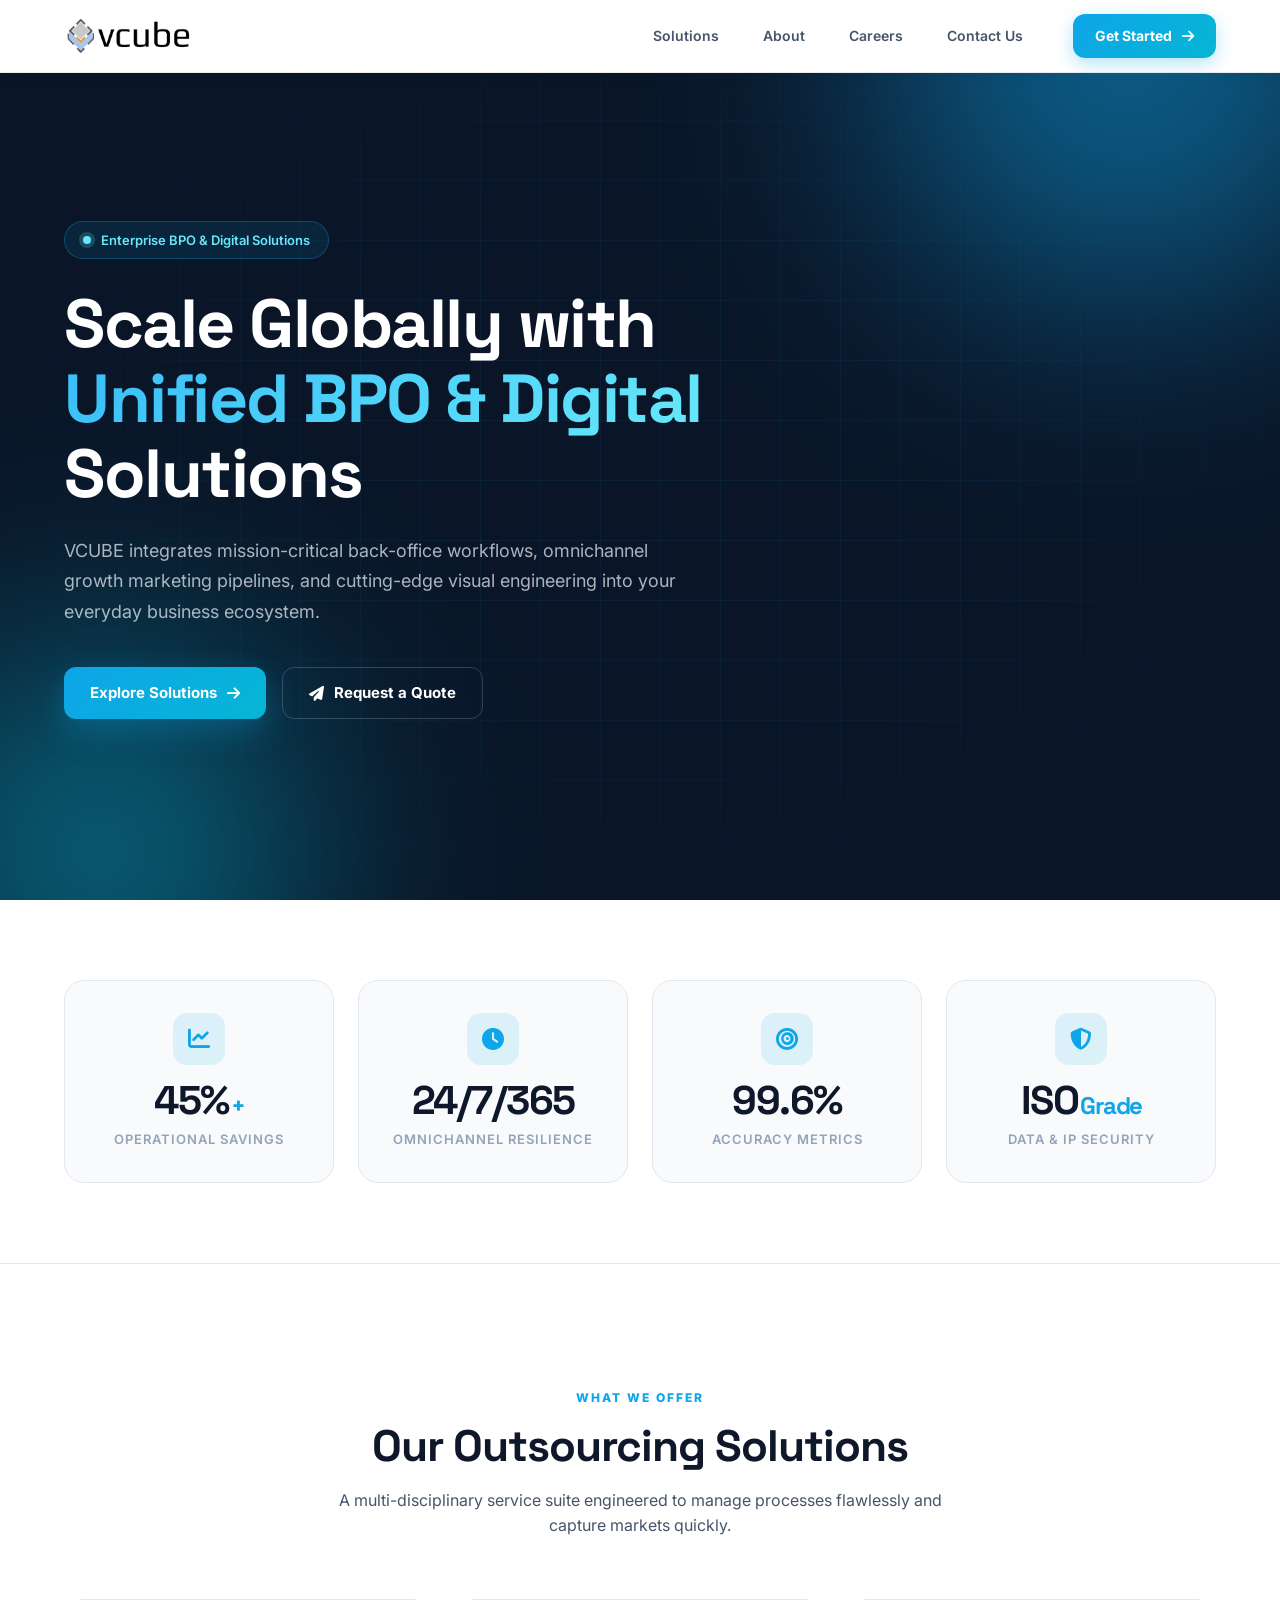
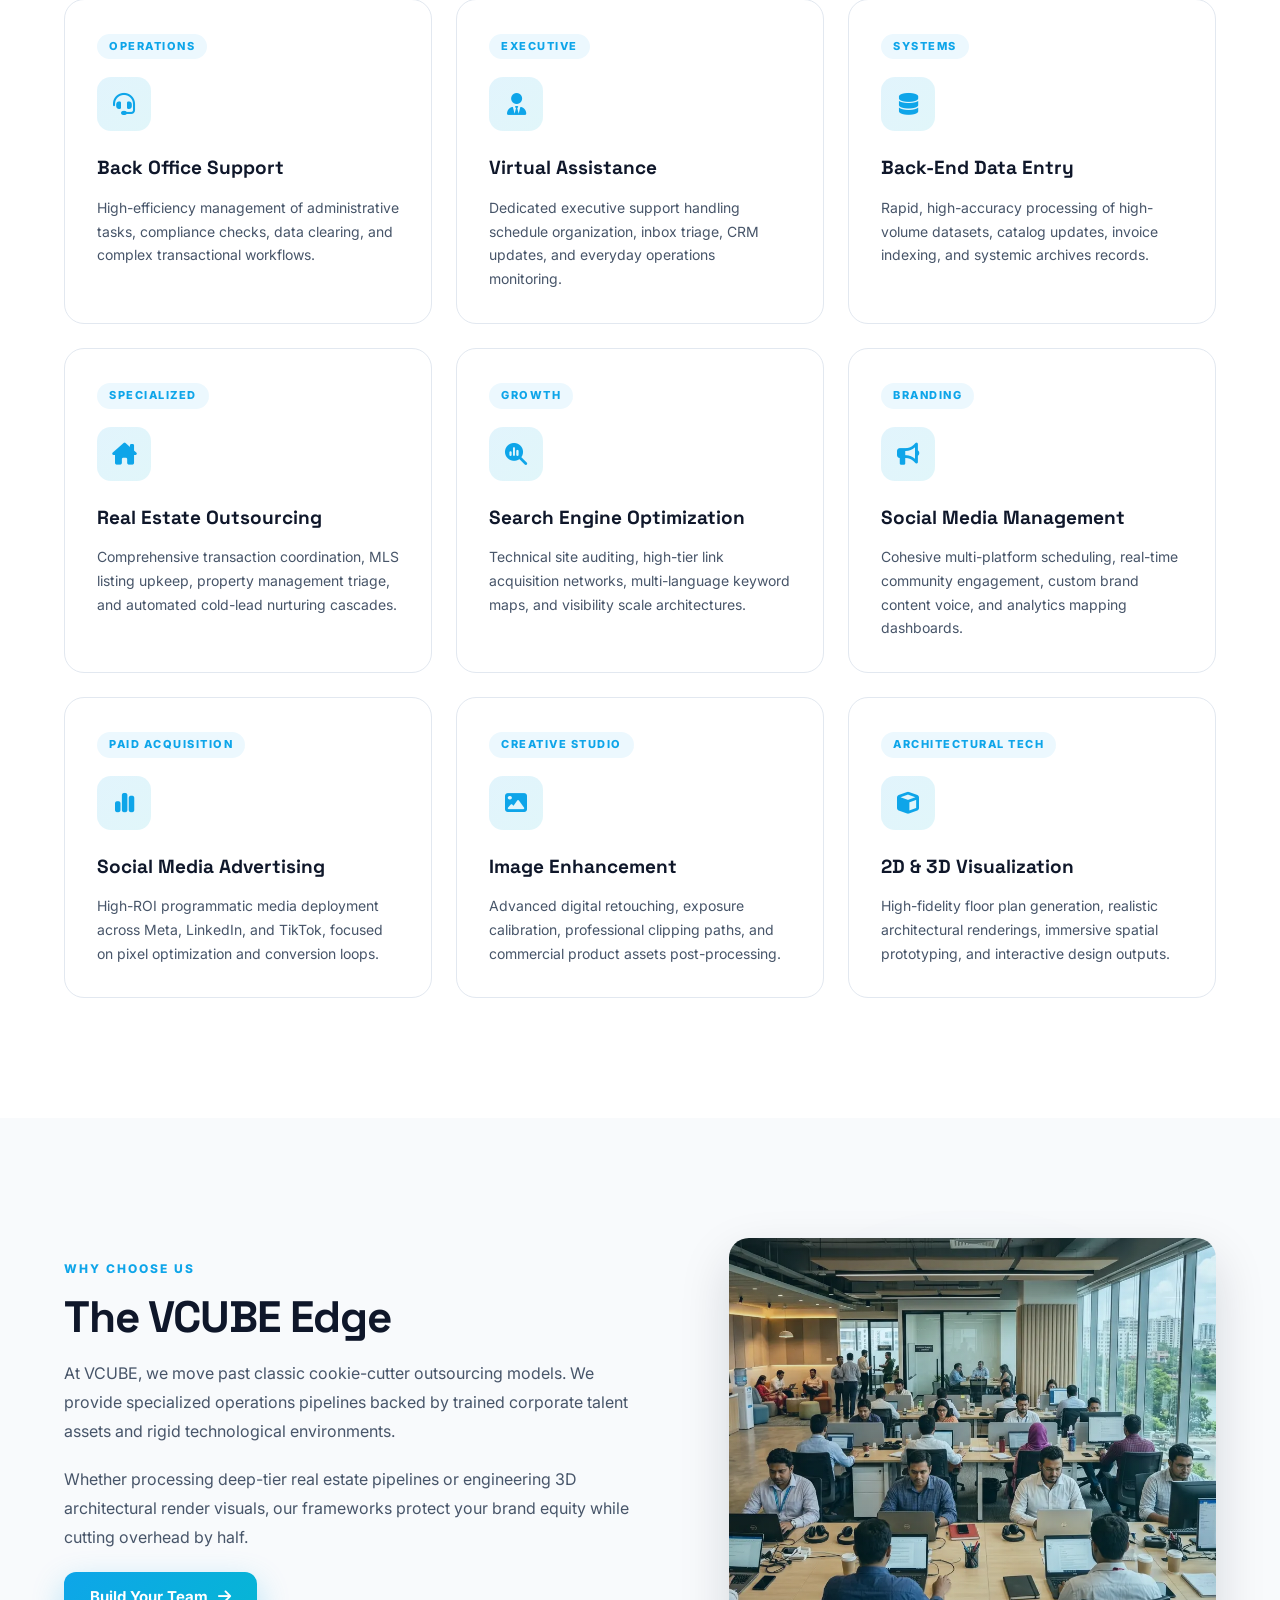
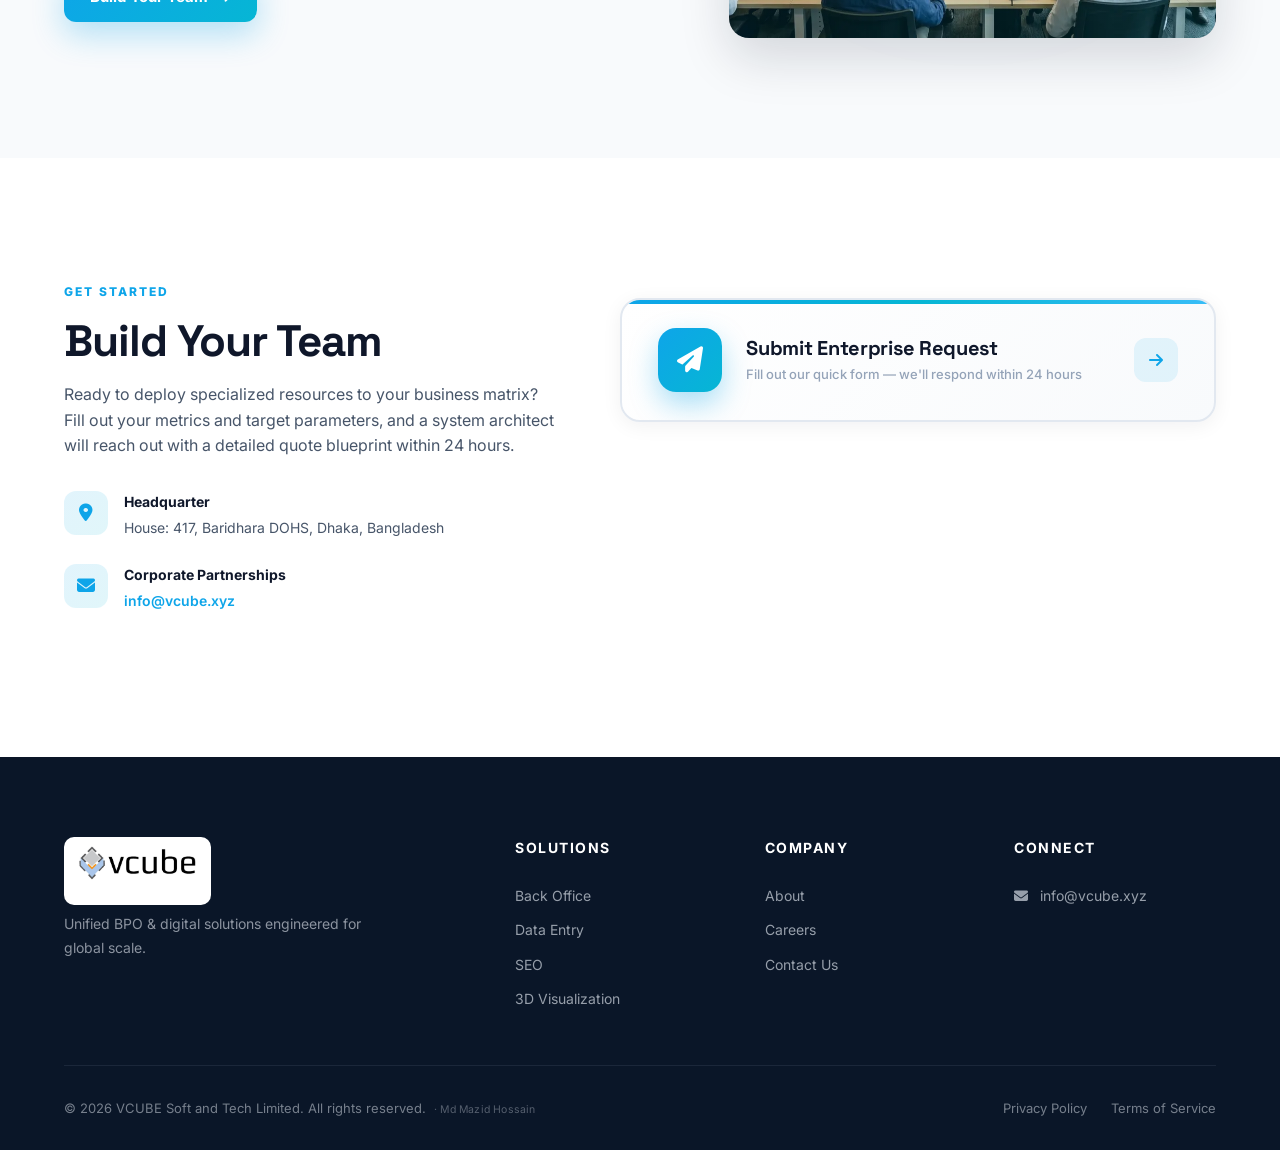
==== commit ec54b6bd: "fix: favicon links update" ====
--- a/index.html
+++ b/index.html
@@ -3,7 +3,12 @@
 <head>
   <meta charset="UTF-8">
   <meta name="viewport" content="width=device-width, initial-scale=1.0">
-  <title>VCUBE Soft and Tech Limited — Scale Globally with Unified BPO & Digital Solutions</title>
+  <title>VCUBE Soft and Tech Limited Scale Globally with Unified BPO & Digital Solutions</title>
+
+  <link rel="icon" type="image/x-icon" href="assets/images/favicon.ico?v=10">
+  <link rel="icon" type="image/png" sizes="32x32" href="assets/images/favicon-32x32.png?v=10">
+  <link rel="icon" type="image/png" sizes="16x16" href="assets/images/favicon-16x16.png?v=10">
+  <link rel="apple-touch-icon" sizes="180x180" href="assets/images/apple-touch-icon.png?v=10">
   <meta name="description" content="VCUBE integrates mission-critical back-office workflows, omnichannel growth marketing pipelines, and cutting-edge visual engineering into your everyday business ecosystem.">
   <meta name="keywords" content="VCUBE Soft and Tech, BPO, Digital Solutions, Back Office Support, SEO, Social Media Management, Real Estate Outsourcing, 3D Visualization, Bangladesh">
   <meta name="author" content="VCUBE Soft and Tech Limited">
@@ -11,7 +16,6 @@
   <meta property="og:title" content="VCUBE Soft and Tech Limited — Unified BPO & Digital Solutions">
   <meta property="og:description" content="Scale globally with unified BPO & digital solutions.">
   <meta property="og:type" content="website">
-  <link rel="icon" type="image/png" href="assets/images/vcube-logo.png">
   <link rel="preconnect" href="https://fonts.googleapis.com">
   <link rel="preconnect" href="https://fonts.gstatic.com" crossorigin>
   <link href="https://fonts.googleapis.com/css2?family=Inter:wght@300;400;500;600;700;800;900&family=Space+Grotesk:wght@400;500;600;700&display=swap" rel="stylesheet">
@@ -23,8 +27,8 @@
 
   <header class="navbar" id="navbar">
     <div class="nav-container">
-      <a href="index.html" class="logo">
-        <img src="assets/images/vcube-logo.png" alt="VCUBE" class="logo-img">
+      <a href="index.html" class="logo" aria-label="VCUBE Home">
+        <img src="assets/images/vcube-logo.png" alt="VCUBE Logo" class="logo-img" loading="eager">
       </a>
       <nav class="nav-links" id="navLinks">
         <a href="#solutions">Solutions</a>
@@ -192,14 +196,8 @@
           <div class="edge-image-wrap">
             <img src="assets/images/vcube-office.jpg" alt="VCUBE Office Workspace" class="edge-image">
           </div>
-          <div class="edge-card edge-card-1">
-            <i class="fas fa-users"></i>
-            <div><strong>Open Office</strong><span>Workspace</span></div>
-          </div>
-          <div class="edge-card edge-card-2">
-            <i class="fas fa-globe"></i>
-            <div><strong>Global</strong><span>Operations</span></div>
-          </div>
+          
+          
         </div>
       </div>
     </div>
@@ -232,46 +230,23 @@
           </div>
         </div>
 
-        <form class="contact-form" name="contact" method="POST" data-netlify="true" netlify-honeypot="bot-field" action="/thank-you.html">
-          <input type="hidden" name="form-name" value="contact" />
-          <p hidden><label>Don't fill: <input name="bot-field" /></label></p>
-          <div class="form-row">
-            <div class="form-group">
-              <label>First Name</label>
-              <input type="text" name="first_name" placeholder="John" required>
-            </div>
-            <div class="form-group">
-              <label>Last Name</label>
-              <input type="text" name="last_name" placeholder="Doe" required>
-            </div>
-          </div>
-          <div class="form-group">
-            <label>Corporate Business Email</label>
-            <input type="email" name="email" placeholder="you@company.com" required>
-          </div>
-          <div class="form-group">
-            <label>Primary Operational Core Focus</label>
-            <select name="service" required>
-              <option value="">Choose a segment...</option>
-              <option value="back-office">Back Office Support</option>
-              <option value="virtual-assistance">Virtual Assistance</option>
-              <option value="data-entry">Back-End Data Entry</option>
-              <option value="real-estate">Real Estate Outsourcing</option>
-              <option value="seo">Search Engine Optimization</option>
-              <option value="social-media">Social Media Management</option>
-              <option value="ads">Social Media Advertising</option>
-              <option value="image">Image Enhancement</option>
-              <option value="3d">2D & 3D Visualization</option>
-            </select>
-          </div>
-          <div class="form-group">
-            <label>Project Scope Context / Volume Metrics</label>
-            <textarea name="message" rows="5" placeholder="Briefly detail your target project timeline, active monthly volumes, or software stack context..." required></textarea>
-          </div>
-          <button type="submit" class="btn btn-primary btn-block">
-            Submit Enterprise Request <i class="fas fa-paper-plane"></i>
-          </button>
-        </form>
+        <div class="contact-cta-wrap">
+          <a href="https://docs.google.com/forms/d/e/1FAIpQLSeDxk4IGmQjuBYI_4v3eCyWkjF8fMGpFsbluk44_8BDE4IflQ/viewform" 
+             target="_blank" 
+             rel="noreferrer" 
+             class="contact-cta-btn">
+            <span class="contact-cta-icon">
+              <i class="fas fa-paper-plane"></i>
+            </span>
+            <span class="contact-cta-text">
+              <strong>Submit Enterprise Request</strong>
+              <small>Fill out our quick form — we'll respond within 24 hours</small>
+            </span>
+            <span class="contact-cta-arrow">
+              <i class="fas fa-arrow-right"></i>
+            </span>
+          </a>
+        </div>
       </div>
     </div>
   </section>
@@ -304,7 +279,11 @@
         </div>
       </div>
       <div class="footer-bottom">
-        <p>© 2026 VCUBE Soft and Tech Limited. All rights reserved.</p>
+        <p class="footer-copyright">
+          © 2026 VCUBE Soft and Tech Limited. All rights reserved. 
+          <span class="developer-credit">· Md Mazid Hossain</span>
+        </p>
+        
         <div class="footer-legal">
           <a href="#">Privacy Policy</a>
           <a href="#">Terms of Service</a>
--- a/css/style.css
+++ b/css/style.css
@@ -48,14 +48,18 @@
   top: 0; left: 0;
   width: 100%;
   z-index: 1000;
-  background: rgba(255, 255, 255, 0.9);
-  backdrop-filter: blur(20px);
-  -webkit-backdrop-filter: blur(20px);
-  border-bottom: 1px solid rgba(15, 23, 42, 0.06);
+  background: #ffffff;
+  border-bottom: 1px solid rgba(15, 23, 42, 0.08);
+  box-shadow: 0 2px 12px rgba(15, 23, 42, 0.04);
   transition: var(--transition);
 }
 
-.navbar.scrolled { box-shadow: var(--shadow); }
+.navbar.scrolled {
+  background: #ffffff;
+  box-shadow: 0 4px 20px rgba(15, 23, 42, 0.08);
+}
+
+
 
 .nav-container {
   max-width: 1200px;
@@ -73,12 +77,25 @@
   height: 42px;
   width: auto;
   display: block;
-  transition: var(--transition);
+  transition: transform 0.3s cubic-bezier(0.4, 0, 0.2, 1),
+              filter 0.3s ease;
+  /* Always visible — never hidden */
+  opacity: 1;
+  visibility: visible;
 }
 
 .logo:hover .logo-img {
-  transform: scale(1.05);
-  filter: drop-shadow(0 4px 12px rgba(14, 165, 233, 0.3));
+  transform: scale(1.06);
+  filter: drop-shadow(0 4px 12px rgba(14, 165, 233, 0.25));
+}
+
+.logo {
+  display: inline-flex;
+  align-items: center;
+  text-decoration: none;
+  /* Prevent any accidental hide */
+  opacity: 1;
+  visibility: visible;
 }
 
 .nav-links { display: flex; gap: 8px; margin-left: auto; }
@@ -87,15 +104,33 @@
   padding: 10px 18px;
   font-size: 14px;
   font-weight: 600;
-  color: var(--text-soft);
+  color: #475569;
   border-radius: 10px;
-  transition: var(--transition);
-}
-
-.nav-links a:hover,
+  transition: all 0.3s cubic-bezier(0.4, 0, 0.2, 1);
+  position: relative;
+}
+
+.nav-links a:hover {
+  color: var(--primary);
+  background: rgba(14, 165, 233, 0.08);
+  transform: translateY(-1px);
+}
+
 .nav-links a.active {
   color: var(--primary);
-  background: rgba(14, 165, 233, 0.08);
+  background: rgba(14, 165, 233, 0.1);
+}
+
+.nav-links a.active::after {
+  content: '';
+  position: absolute;
+  bottom: 4px;
+  left: 50%;
+  transform: translateX(-50%);
+  width: 20px;
+  height: 2px;
+  background: linear-gradient(90deg, var(--primary), var(--accent));
+  border-radius: 2px;
 }
 
 .btn {
@@ -138,7 +173,32 @@
 }
 
 .btn-block { width: 100%; }
-.nav-cta { padding: 11px 22px; font-size: 14px; }
+.nav-cta {
+  padding: 11px 22px;
+  font-size: 14px;
+  background: linear-gradient(135deg, var(--primary), var(--accent));
+  color: #ffffff;
+  font-weight: 700;
+  border-radius: 12px;
+  box-shadow: 0 6px 18px rgba(14, 165, 233, 0.3);
+  transition: all 0.3s cubic-bezier(0.4, 0, 0.2, 1);
+  position: relative;
+  overflow: hidden;
+}
+
+.nav-cta:hover {
+  transform: translateY(-2px);
+  box-shadow: 0 10px 28px rgba(14, 165, 233, 0.45);
+  color: #ffffff;
+}
+
+.nav-cta i {
+  transition: transform 0.3s ease;
+}
+
+.nav-cta:hover i {
+  transform: translateX(4px);
+}
 
 .hamburger {
   display: none;
@@ -498,60 +558,7 @@
 }
 
 /* Edge floating cards */
-.edge-card {
-  position: absolute;
-  display: flex;
-  align-items: center;
-  gap: 14px;
-  padding: 14px 20px;
-  background: #fff;
-  border-radius: var(--radius);
-  box-shadow: var(--shadow-lg);
-  animation: float 6s ease-in-out infinite;
-  z-index: 3;
-}
-
-.edge-card i {
-  width: 40px;
-  height: 40px;
-  border-radius: 10px;
-  background: linear-gradient(135deg, var(--primary), var(--accent));
-  display: flex;
-  align-items: center;
-  justify-content: center;
-  color: #fff;
-  font-size: 18px;
-  flex-shrink: 0;
-}
-
-.edge-card strong {
-  display: block;
-  font-family: 'Space Grotesk', sans-serif;
-  font-size: 15px;
-  font-weight: 700;
-  color: var(--text);
-  line-height: 1.1;
-}
-
-.edge-card span {
-  display: block;
-  font-size: 11px;
-  color: var(--text-muted);
-  font-weight: 600;
-  margin-top: 2px;
-}
-
-.edge-card-1 {
-  bottom: 24px;
-  left: -20px;
-  animation-delay: 0s;
-}
-
-.edge-card-2 {
-  top: 24px;
-  right: -20px;
-  animation-delay: 2s;
-}
+
 
 @keyframes float {
   0%, 100% { transform: translateY(0); }
@@ -696,7 +703,28 @@
 .footer-brand .logo-img {
   height: 40px;
   margin-bottom: 16px;
-  filter: brightness(0) invert(1);
+  /* No filter — logo stays visible with original colors */
+  filter: none;
+  opacity: 1;
+  visibility: visible;
+}
+
+/* Fallback: If logo has dark text, add a subtle white background */
+.footer-brand .logo {
+  display: inline-block;
+  padding: 6px 12px;
+  background: #ffffff;
+  border-radius: 10px;
+  transition: all 0.3s ease;
+}
+
+.footer-brand .logo:hover {
+  transform: translateY(-2px);
+  box-shadow: 0 8px 20px rgba(14, 165, 233, 0.25);
+}
+
+.footer-brand .logo:hover .logo-img {
+  transform: scale(1.04);
 }
 
 .footer-brand p {
@@ -894,3 +922,752 @@
   }
   .position-card { grid-template-columns: 1fr; }
 }
+
+/* ═══ EDGE IMAGE ═══ */
+.edge-image-wrap {
+  position: absolute;
+  inset: 0;
+  border-radius: var(--radius-lg);
+  overflow: hidden;
+  box-shadow: var(--shadow-lg);
+}
+
+.edge-image {
+  width: 100%;
+  height: 100%;
+  object-fit: cover;
+  transition: transform 0.6s ease;
+}
+
+.edge-image-wrap:hover .edge-image {
+  transform: scale(1.05);
+}
+
+.edge-image-wrap::after {
+  content: '';
+  position: absolute;
+  inset: 0;
+  background: linear-gradient(135deg, rgba(14, 165, 233, 0.1), rgba(6, 182, 212, 0.15));
+  pointer-events: none;
+}
+
+
+
+/* ═══════════════════════════════════════════
+   CAREERS PAGE — ENHANCED STYLES
+   ═══════════════════════════════════════════ */
+
+/* Hero tagline */
+.careers-tagline {
+  display: inline-block;
+  font-size: 13px;
+  font-weight: 700;
+  color: var(--accent-light);
+  text-transform: uppercase;
+  letter-spacing: 3px;
+  margin-bottom: 20px;
+  padding: 6px 16px;
+  background: rgba(103, 232, 249, 0.08);
+  border: 1px solid rgba(103, 232, 249, 0.2);
+  border-radius: 999px;
+}
+
+/* Why Vcube section */
+.why-vcube {
+  padding: 120px 0;
+  background: var(--bg);
+}
+
+.why-grid {
+  display: grid;
+  grid-template-columns: repeat(auto-fit, minmax(280px, 1fr));
+  gap: 28px;
+  max-width: 1000px;
+  margin: 0 auto;
+}
+
+.why-card {
+  padding: 36px 28px;
+  background: var(--bg-alt);
+  border-radius: var(--radius-lg);
+  border: 1px solid var(--border);
+  transition: var(--transition);
+  text-align: center;
+  position: relative;
+  overflow: hidden;
+}
+
+.why-card::before {
+  content: '';
+  position: absolute;
+  top: 0; left: 0; right: 0;
+  height: 3px;
+  background: linear-gradient(90deg, var(--primary), var(--accent));
+  transform: scaleX(0);
+  transition: transform 0.4s;
+}
+
+.why-card:hover::before { transform: scaleX(1); }
+
+.why-card:hover {
+  transform: translateY(-8px);
+  box-shadow: var(--shadow-lg);
+  border-color: var(--primary-light);
+  background: #fff;
+}
+
+.why-icon {
+  width: 64px;
+  height: 64px;
+  margin: 0 auto 20px;
+  border-radius: 16px;
+  background: linear-gradient(135deg, var(--primary), var(--accent));
+  display: flex;
+  align-items: center;
+  justify-content: center;
+  color: #fff;
+  font-size: 26px;
+  box-shadow: var(--shadow-blue);
+  transition: var(--transition);
+}
+
+.why-card:hover .why-icon {
+  transform: scale(1.1) rotate(-5deg);
+}
+
+.why-card h3 {
+  font-family: 'Space Grotesk', sans-serif;
+  font-size: 19px;
+  font-weight: 700;
+  color: var(--text);
+  margin-bottom: 10px;
+}
+
+.why-card p {
+  font-size: 14px;
+  color: var(--text-soft);
+  line-height: 1.7;
+}
+
+/* Apply contact box (hr@vcube.xyz) */
+.apply-contact-box {
+  display: flex;
+  align-items: center;
+  gap: 20px;
+  padding: 24px 28px;
+  background: linear-gradient(135deg, rgba(14, 165, 233, 0.08), rgba(6, 182, 212, 0.08));
+  border-radius: var(--radius-lg);
+  border: 1px solid rgba(14, 165, 233, 0.2);
+  margin-top: 32px;
+  transition: var(--transition);
+}
+
+.apply-contact-box:hover {
+  border-color: var(--primary);
+  transform: translateX(6px);
+  box-shadow: 0 12px 32px rgba(14, 165, 233, 0.15);
+}
+
+.apply-contact-icon {
+  width: 56px;
+  height: 56px;
+  border-radius: 14px;
+  background: linear-gradient(135deg, var(--primary), var(--accent));
+  display: flex;
+  align-items: center;
+  justify-content: center;
+  color: #fff;
+  font-size: 24px;
+  flex-shrink: 0;
+  box-shadow: var(--shadow-blue);
+}
+
+.apply-contact-text span {
+  display: block;
+  font-size: 12px;
+  font-weight: 700;
+  color: var(--text-muted);
+  text-transform: uppercase;
+  letter-spacing: 1px;
+  margin-bottom: 4px;
+}
+
+.apply-contact-text a {
+  display: block;
+  font-size: 18px;
+  font-weight: 800;
+  color: var(--primary);
+  font-family: 'Space Grotesk', sans-serif;
+  transition: var(--transition);
+}
+
+.apply-contact-text a:hover {
+  color: var(--accent);
+}
+
+/* Form title */
+.form-title {
+  font-family: 'Space Grotesk', sans-serif;
+  font-size: 22px;
+  font-weight: 700;
+  color: var(--text);
+  margin-bottom: 24px;
+  padding-bottom: 16px;
+  border-bottom: 1px solid var(--border);
+}
+
+/* Position card — Bdjobs link style */
+.pos-apply {
+  display: inline-flex;
+  align-items: center;
+  gap: 8px;
+  padding: 12px 24px;
+  background: linear-gradient(135deg, var(--primary), var(--accent));
+  color: #fff;
+  font-size: 14px;
+  font-weight: 700;
+  border-radius: 10px;
+  transition: var(--transition);
+  white-space: nowrap;
+}
+
+.pos-apply:hover {
+  transform: translateY(-2px);
+  box-shadow: var(--shadow-blue);
+}
+
+.pos-apply i {
+  font-size: 12px;
+}
+
+/* Responsive */
+@media (max-width: 768px) {
+  .why-vcube { padding: 70px 0; }
+  .apply-contact-box {
+    flex-direction: column;
+    text-align: center;
+  }
+  .apply-contact-text a { font-size: 16px; }
+}
+
+/* ═══════════════════════════════════════════
+   CV SUBMISSION — BIG CTA BUTTON
+   ═══════════════════════════════════════════ */
+
+.apply-cta-wrap {
+  display: flex;
+  justify-content: center;
+  padding: 20px 0;
+}
+
+.apply-cta-btn {
+  display: flex;
+  align-items: center;
+  gap: 24px;
+  max-width: 640px;
+  width: 100%;
+  padding: 28px 36px;
+  background: linear-gradient(135deg, #ffffff 0%, #f8fafc 100%);
+  border: 2px solid var(--border);
+  border-radius: 20px;
+  text-decoration: none;
+  position: relative;
+  overflow: hidden;
+  transition: all 0.4s cubic-bezier(0.4, 0, 0.2, 1);
+  box-shadow: 0 4px 20px rgba(15, 23, 42, 0.06);
+}
+
+/* Gradient top bar */
+.apply-cta-btn::before {
+  content: '';
+  position: absolute;
+  top: 0; left: 0; right: 0;
+  height: 4px;
+  background: linear-gradient(90deg, var(--primary), var(--accent), var(--primary-light));
+  transform: scaleX(1);
+  transition: transform 0.4s;
+}
+
+/* Shine sweep */
+.apply-cta-btn::after {
+  content: '';
+  position: absolute;
+  top: 0; left: -100%;
+  width: 100%;
+  height: 100%;
+  background: linear-gradient(
+    90deg,
+    transparent,
+    rgba(14, 165, 233, 0.08),
+    transparent
+  );
+  transition: left 0.7s ease;
+  pointer-events: none;
+}
+
+.apply-cta-btn:hover::after {
+  left: 100%;
+}
+
+.apply-cta-btn:hover {
+  transform: translateY(-6px);
+  border-color: var(--primary);
+  box-shadow: 
+    0 24px 48px rgba(14, 165, 233, 0.2),
+    0 0 0 1px rgba(14, 165, 233, 0.1);
+}
+
+/* Icon circle */
+.apply-cta-icon {
+  width: 64px;
+  height: 64px;
+  border-radius: 18px;
+  background: linear-gradient(135deg, var(--primary), var(--accent));
+  display: flex;
+  align-items: center;
+  justify-content: center;
+  color: #fff;
+  font-size: 26px;
+  flex-shrink: 0;
+  box-shadow: 0 12px 28px rgba(14, 165, 233, 0.35);
+  transition: all 0.4s;
+}
+
+.apply-cta-btn:hover .apply-cta-icon {
+  transform: rotate(-8deg) scale(1.08);
+  box-shadow: 0 16px 36px rgba(14, 165, 233, 0.5);
+}
+
+/* Text */
+.apply-cta-text {
+  display: flex;
+  flex-direction: column;
+  gap: 4px;
+  flex: 1;
+  text-align: left;
+}
+
+.apply-cta-text strong {
+  font-family: 'Space Grotesk', sans-serif;
+  font-size: 20px;
+  font-weight: 700;
+  color: var(--text);
+  letter-spacing: -0.3px;
+  line-height: 1.2;
+}
+
+.apply-cta-text small {
+  font-size: 13px;
+  color: var(--text-muted);
+  font-weight: 500;
+}
+
+/* Arrow */
+.apply-cta-arrow {
+  width: 44px;
+  height: 44px;
+  border-radius: 12px;
+  background: rgba(14, 165, 233, 0.1);
+  color: var(--primary);
+  display: flex;
+  align-items: center;
+  justify-content: center;
+  font-size: 16px;
+  flex-shrink: 0;
+  transition: all 0.4s;
+}
+
+.apply-cta-btn:hover .apply-cta-arrow {
+  background: var(--primary);
+  color: #fff;
+  transform: translateX(6px);
+  box-shadow: 0 8px 20px rgba(14, 165, 233, 0.4);
+}
+
+/* Mobile */
+@media (max-width: 600px) {
+  .apply-cta-btn {
+    padding: 22px 24px;
+    gap: 16px;
+    flex-wrap: wrap;
+  }
+  .apply-cta-icon {
+    width: 52px;
+    height: 52px;
+    font-size: 22px;
+  }
+  .apply-cta-text strong {
+    font-size: 17px;
+  }
+  .apply-cta-text small {
+    font-size: 12px;
+  }
+  .apply-cta-arrow {
+    width: 38px;
+    height: 38px;
+  }
+}
+
+/* ═══════════════════════════════════════════
+   HOME PAGE — CONTACT CTA BUTTON
+   ═══════════════════════════════════════════ */
+
+.contact-cta-wrap {
+  display: flex;
+  justify-content: center;
+  padding: 20px 0;
+}
+
+.contact-cta-btn {
+  display: flex;
+  align-items: center;
+  gap: 24px;
+  max-width: 640px;
+  width: 100%;
+  padding: 28px 36px;
+  background: linear-gradient(135deg, #ffffff 0%, #f8fafc 100%);
+  border: 2px solid var(--border);
+  border-radius: 20px;
+  text-decoration: none;
+  position: relative;
+  overflow: hidden;
+  transition: all 0.4s cubic-bezier(0.4, 0, 0.2, 1);
+  box-shadow: 0 4px 20px rgba(15, 23, 42, 0.06);
+}
+
+.contact-cta-btn::before {
+  content: '';
+  position: absolute;
+  top: 0; left: 0; right: 0;
+  height: 4px;
+  background: linear-gradient(90deg, var(--primary), var(--accent), var(--primary-light));
+}
+
+.contact-cta-btn::after {
+  content: '';
+  position: absolute;
+  top: 0; left: -100%;
+  width: 100%;
+  height: 100%;
+  background: linear-gradient(90deg, transparent, rgba(14, 165, 233, 0.08), transparent);
+  transition: left 0.7s ease;
+  pointer-events: none;
+}
+
+.contact-cta-btn:hover::after { left: 100%; }
+
+.contact-cta-btn:hover {
+  transform: translateY(-6px);
+  border-color: var(--primary);
+  box-shadow: 
+    0 24px 48px rgba(14, 165, 233, 0.2),
+    0 0 0 1px rgba(14, 165, 233, 0.1);
+}
+
+.contact-cta-icon {
+  width: 64px;
+  height: 64px;
+  border-radius: 18px;
+  background: linear-gradient(135deg, var(--primary), var(--accent));
+  display: flex;
+  align-items: center;
+  justify-content: center;
+  color: #fff;
+  font-size: 26px;
+  flex-shrink: 0;
+  box-shadow: 0 12px 28px rgba(14, 165, 233, 0.35);
+  transition: all 0.4s;
+}
+
+.contact-cta-btn:hover .contact-cta-icon {
+  transform: rotate(-8deg) scale(1.08);
+  box-shadow: 0 16px 36px rgba(14, 165, 233, 0.5);
+}
+
+.contact-cta-text {
+  display: flex;
+  flex-direction: column;
+  gap: 4px;
+  flex: 1;
+  text-align: left;
+}
+
+.contact-cta-text strong {
+  font-family: 'Space Grotesk', sans-serif;
+  font-size: 20px;
+  font-weight: 700;
+  color: var(--text);
+  letter-spacing: -0.3px;
+  line-height: 1.2;
+}
+
+.contact-cta-text small {
+  font-size: 13px;
+  color: var(--text-muted);
+  font-weight: 500;
+}
+
+.contact-cta-arrow {
+  width: 44px;
+  height: 44px;
+  border-radius: 12px;
+  background: rgba(14, 165, 233, 0.1);
+  color: var(--primary);
+  display: flex;
+  align-items: center;
+  justify-content: center;
+  font-size: 16px;
+  flex-shrink: 0;
+  transition: all 0.4s;
+}
+
+.contact-cta-btn:hover .contact-cta-arrow {
+  background: var(--primary);
+  color: #fff;
+  transform: translateX(6px);
+  box-shadow: 0 8px 20px rgba(14, 165, 233, 0.4);
+}
+
+@media (max-width: 600px) {
+  .contact-cta-btn {
+    padding: 22px 24px;
+    gap: 16px;
+    flex-wrap: wrap;
+  }
+  .contact-cta-icon {
+    width: 52px;
+    height: 52px;
+    font-size: 22px;
+  }
+  .contact-cta-text strong { font-size: 17px; }
+  .contact-cta-text small { font-size: 12px; }
+  .contact-cta-arrow { width: 38px; height: 38px; }
+}
+
+/* ═══════════════════════════════════════════
+   CV SUBMISSION — DUAL OPTION CARDS
+   ═══════════════════════════════════════════ */
+
+.cv-options-wrap {
+  display: grid;
+  grid-template-columns: 1fr 1fr;
+  gap: 28px;
+  max-width: 1000px;
+  margin: 0 auto;
+  padding: 20px 0;
+}
+
+.cv-option-card {
+  display: flex;
+  align-items: center;
+  gap: 24px;
+  padding: 32px 30px;
+  background: linear-gradient(135deg, #ffffff 0%, #f8fafc 100%);
+  border: 2px solid var(--border);
+  border-radius: 20px;
+  text-decoration: none;
+  position: relative;
+  overflow: hidden;
+  transition: all 0.4s cubic-bezier(0.4, 0, 0.2, 1);
+  box-shadow: 0 4px 20px rgba(15, 23, 42, 0.06);
+}
+
+/* Top gradient bar */
+.cv-option-card::before {
+  content: '';
+  position: absolute;
+  top: 0; left: 0; right: 0;
+  height: 4px;
+  background: linear-gradient(90deg, var(--primary), var(--accent), var(--primary-light));
+}
+
+/* Shine sweep on hover */
+.cv-option-card::after {
+  content: '';
+  position: absolute;
+  top: 0; left: -100%;
+  width: 100%;
+  height: 100%;
+  background: linear-gradient(90deg, transparent, rgba(14, 165, 233, 0.06), transparent);
+  transition: left 0.7s ease;
+  pointer-events: none;
+}
+
+.cv-option-card:hover::after { left: 100%; }
+
+.cv-option-card:hover {
+  transform: translateY(-8px);
+  border-color: var(--primary);
+  box-shadow: 
+    0 24px 48px rgba(14, 165, 233, 0.2),
+    0 0 0 1px rgba(14, 165, 233, 0.1);
+}
+
+/* Icon */
+.cv-option-icon {
+  width: 64px;
+  height: 64px;
+  border-radius: 18px;
+  background: linear-gradient(135deg, var(--primary), var(--accent));
+  display: flex;
+  align-items: center;
+  justify-content: center;
+  color: #fff;
+  font-size: 26px;
+  flex-shrink: 0;
+  box-shadow: 0 12px 28px rgba(14, 165, 233, 0.35);
+  transition: all 0.4s;
+}
+
+.cv-option-card:hover .cv-option-icon {
+  transform: rotate(-8deg) scale(1.08);
+  box-shadow: 0 16px 36px rgba(14, 165, 233, 0.5);
+}
+
+/* Content */
+.cv-option-content {
+  flex: 1;
+  text-align: left;
+}
+
+.cv-option-content h3 {
+  font-family: 'Space Grotesk', sans-serif;
+  font-size: 18px;
+  font-weight: 700;
+  color: var(--text);
+  margin-bottom: 6px;
+  letter-spacing: -0.3px;
+  line-height: 1.2;
+}
+
+.cv-option-content p {
+  font-size: 13.5px;
+  color: var(--text-soft);
+  line-height: 1.5;
+  margin-bottom: 12px;
+}
+
+.cv-option-btn {
+  display: inline-flex;
+  align-items: center;
+  gap: 8px;
+  font-size: 14px;
+  font-weight: 700;
+  color: var(--primary);
+  transition: all 0.3s;
+}
+
+.cv-option-card:hover .cv-option-btn {
+  gap: 14px;
+  color: var(--accent);
+}
+
+/* Arrow badge */
+.cv-option-arrow {
+  width: 44px;
+  height: 44px;
+  border-radius: 12px;
+  background: rgba(14, 165, 233, 0.1);
+  color: var(--primary);
+  display: flex;
+  align-items: center;
+  justify-content: center;
+  font-size: 16px;
+  flex-shrink: 0;
+  transition: all 0.4s;
+}
+
+.cv-option-card:hover .cv-option-arrow {
+  background: var(--primary);
+  color: #fff;
+  transform: translateX(4px) rotate(-6deg);
+  box-shadow: 0 8px 20px rgba(14, 165, 233, 0.4);
+}
+
+/* Note below */
+.cv-options-note {
+  text-align: center;
+  margin-top: 32px;
+  font-size: 13.5px;
+  color: var(--text-muted);
+  display: flex;
+  align-items: center;
+  justify-content: center;
+  gap: 8px;
+}
+
+.cv-options-note i {
+  color: var(--primary);
+  font-size: 14px;
+}
+
+/* Mobile */
+@media (max-width: 768px) {
+  .cv-options-wrap {
+    grid-template-columns: 1fr;
+    gap: 20px;
+  }
+  .cv-option-card {
+    padding: 24px 22px;
+    gap: 16px;
+  }
+  .cv-option-icon {
+    width: 52px;
+    height: 52px;
+    font-size: 22px;
+  }
+  .cv-option-content h3 { font-size: 16px; }
+  .cv-option-content p { font-size: 13px; }
+  .cv-option-arrow {
+    width: 38px;
+    height: 38px;
+    font-size: 14px;
+  }
+}
+
+@media (max-width: 480px) {
+  .cv-option-card {
+    flex-direction: column;
+    text-align: center;
+    padding: 28px 20px;
+  }
+  .cv-option-content { text-align: center; }
+  .cv-option-arrow {
+    position: absolute;
+    top: 16px;
+    right: 16px;
+  }
+}
+
+
+
+/* ═══════════════════════════════════════════
+   DEVELOPER CREDIT — Ultra Minimal
+   ═══════════════════════════════════════════ */
+
+.footer-copyright {
+  font-size: 13px;
+  color: rgba(226, 232, 240, 0.5);
+  line-height: 1.6;
+}
+
+.developer-credit {
+  font-size: 10.5px;
+  color: rgba(226, 232, 240, 0.35);
+  margin-left: 4px;
+  letter-spacing: 0.2px;
+  font-weight: 400;
+}
+
+
+
+
+
+@media (max-width: 600px) {
+  .developer-credit {
+    display: block;
+    margin-left: 0;
+    margin-top: 2px;
+    font-size: 10px;
+  }
+}
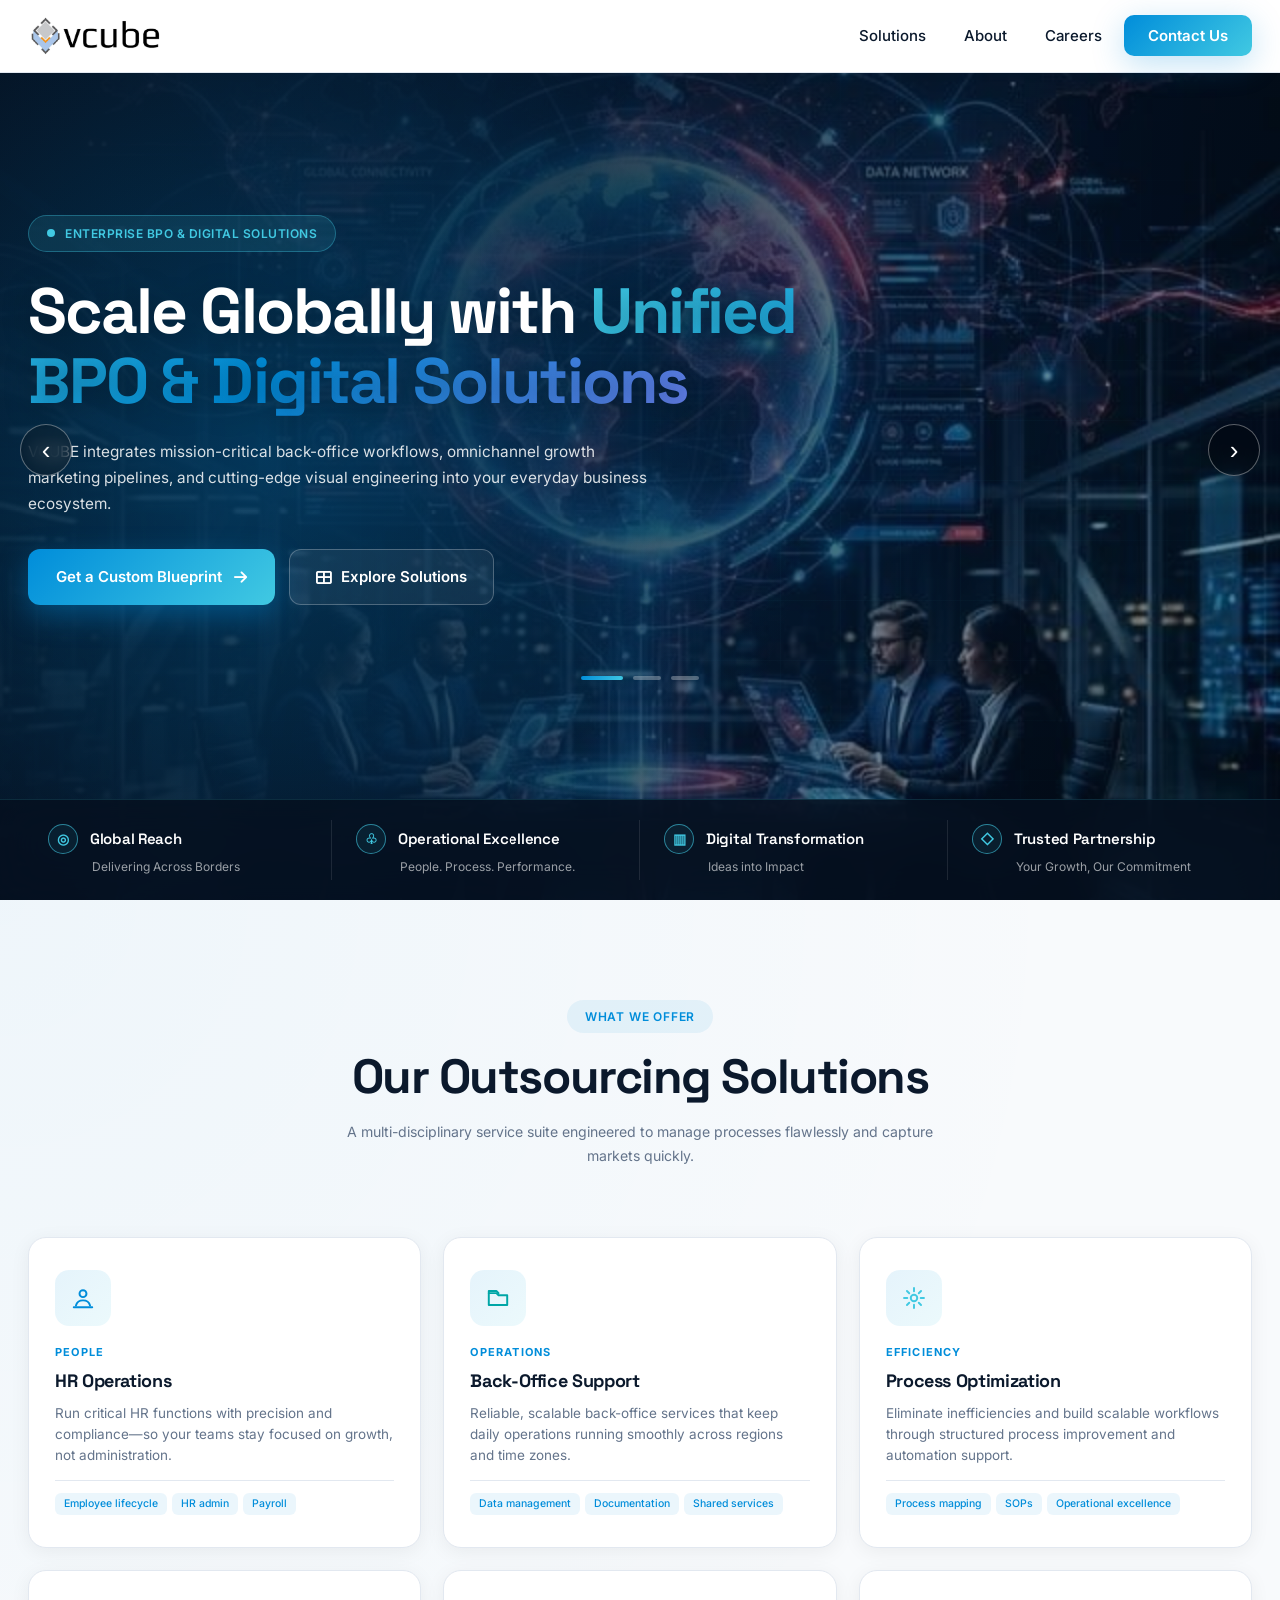
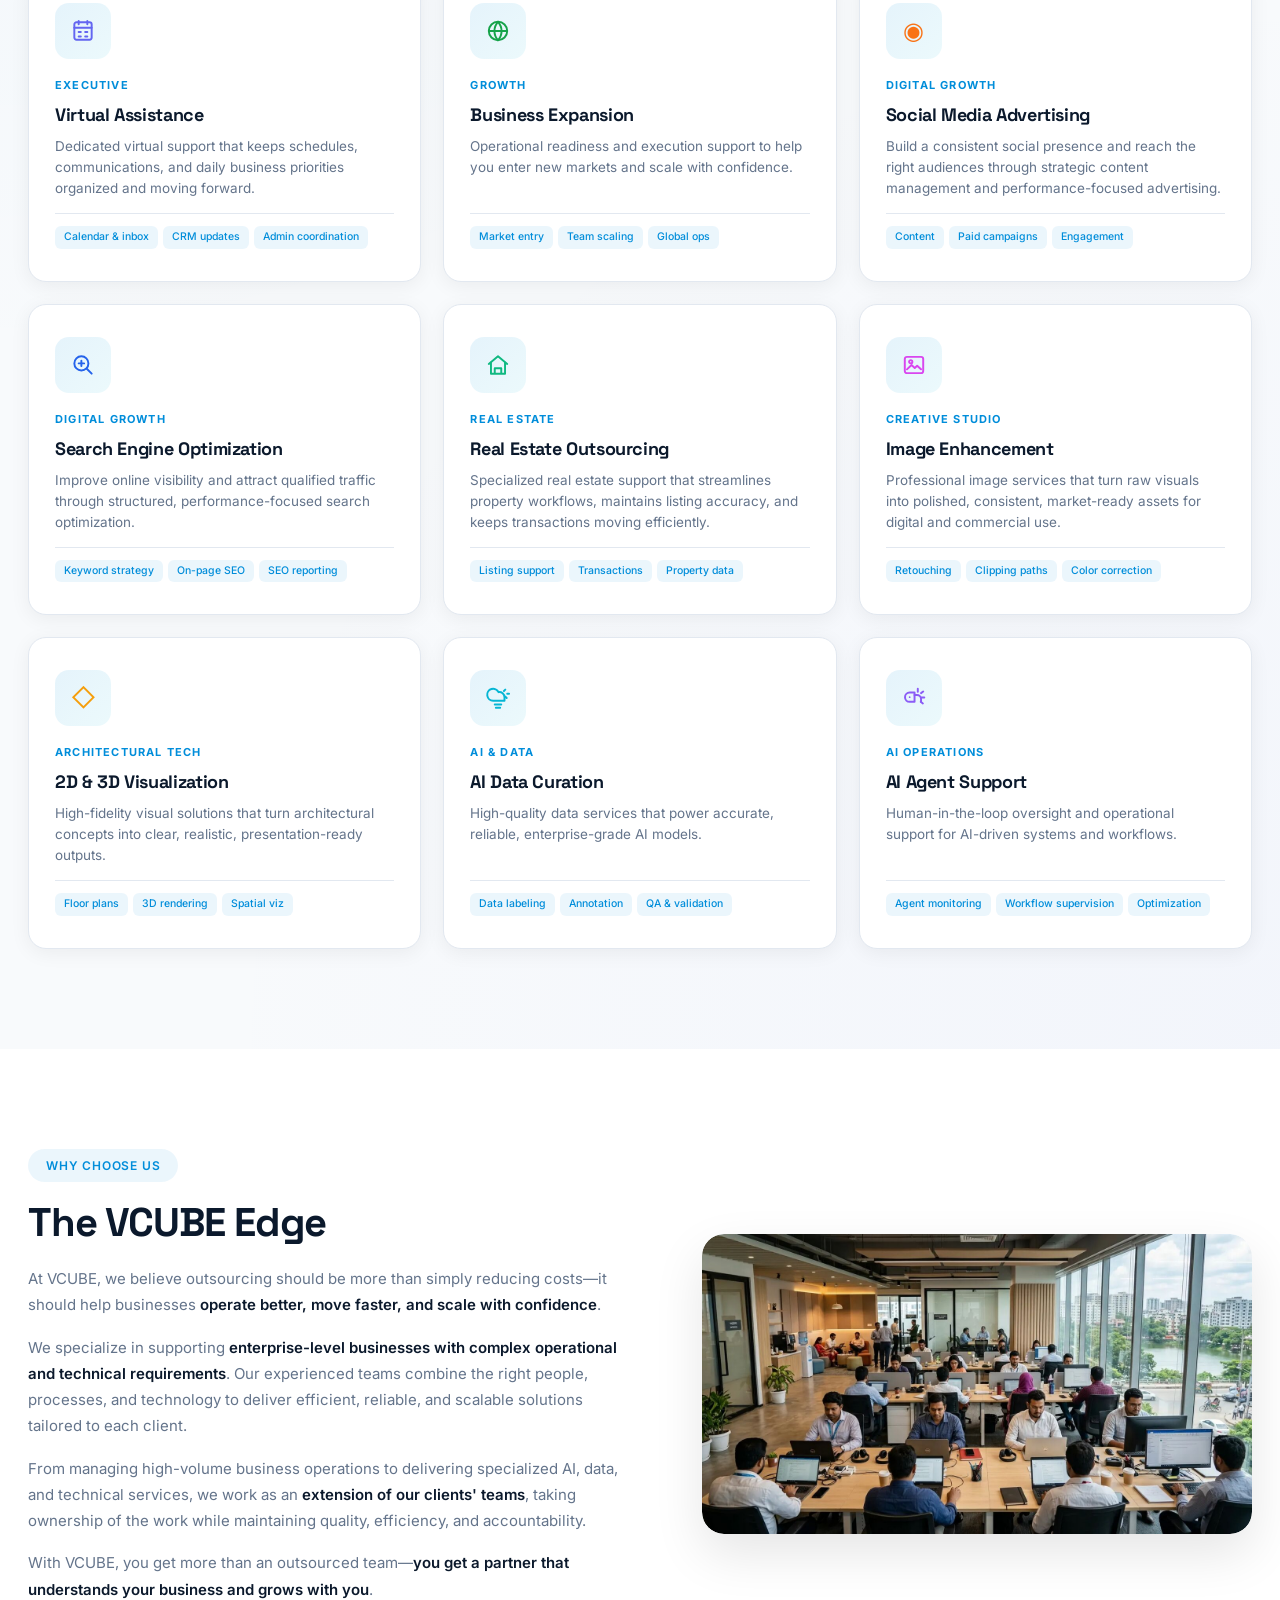
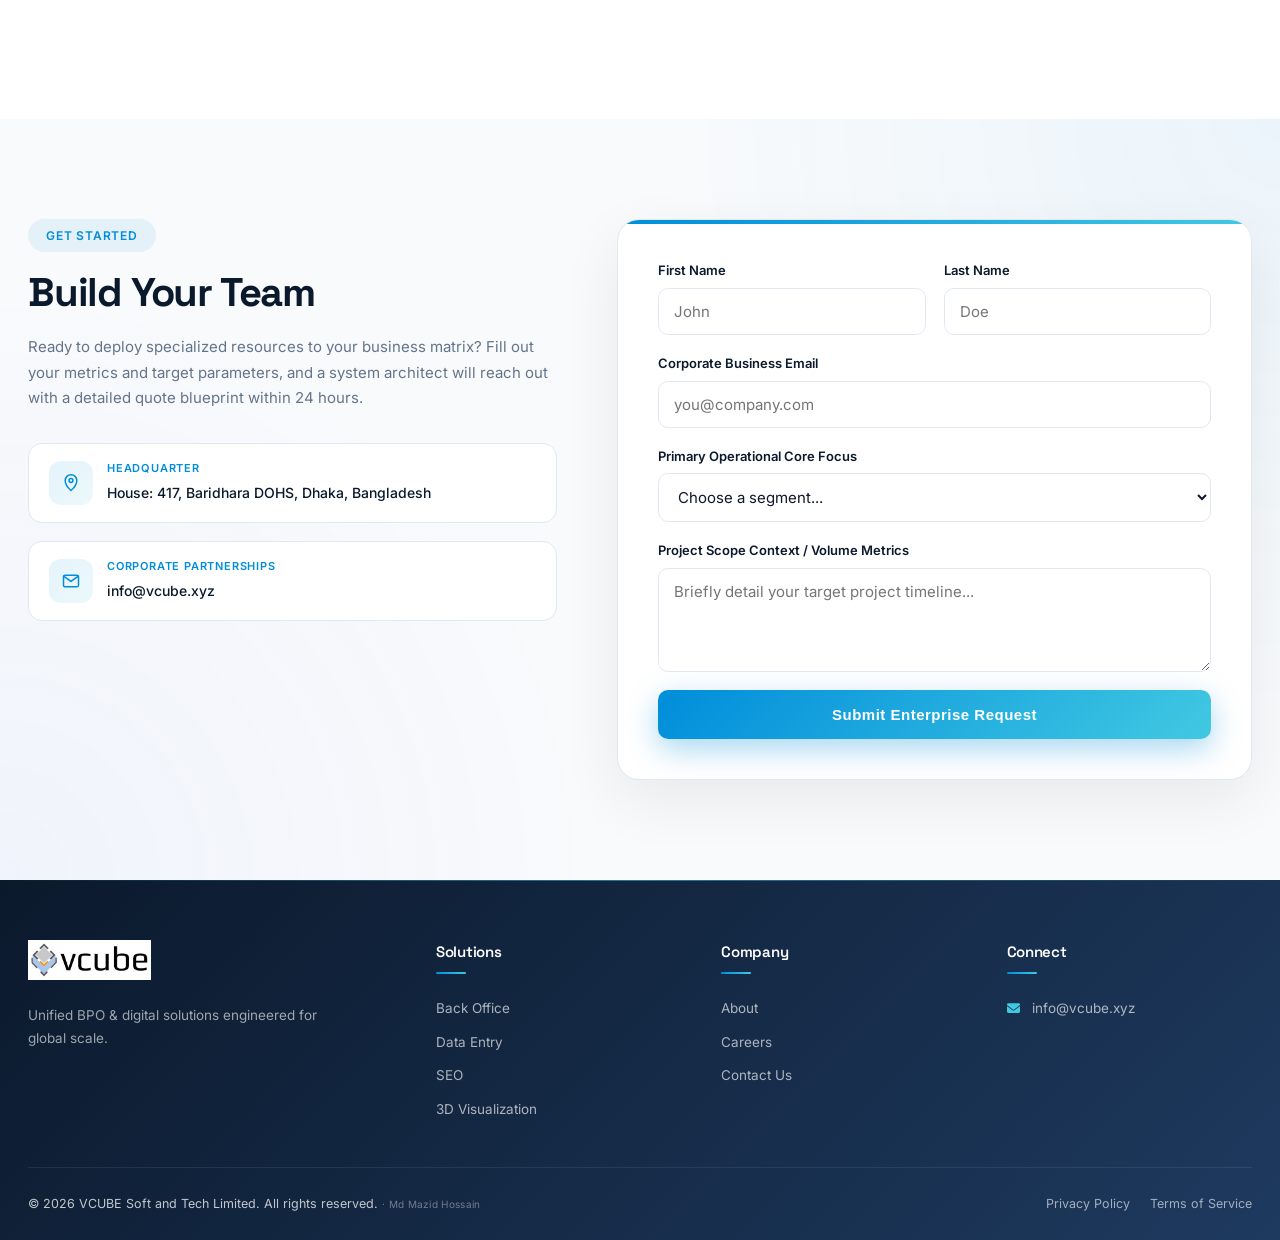
==== commit e65a6377: "feat: redesign home & careers pages with hero slider, optimized assets" ====
--- a/index.html
+++ b/index.html
@@ -1,297 +1,1333 @@
 <!DOCTYPE html>
 <html lang="en">
 <head>
-  <meta charset="UTF-8">
-  <meta name="viewport" content="width=device-width, initial-scale=1.0">
-  <title>VCUBE Soft and Tech Limited Scale Globally with Unified BPO & Digital Solutions</title>
-
-  <link rel="icon" type="image/x-icon" href="assets/images/favicon.ico?v=10">
-  <link rel="icon" type="image/png" sizes="32x32" href="assets/images/favicon-32x32.png?v=10">
-  <link rel="icon" type="image/png" sizes="16x16" href="assets/images/favicon-16x16.png?v=10">
-  <link rel="apple-touch-icon" sizes="180x180" href="assets/images/apple-touch-icon.png?v=10">
-  <meta name="description" content="VCUBE integrates mission-critical back-office workflows, omnichannel growth marketing pipelines, and cutting-edge visual engineering into your everyday business ecosystem.">
-  <meta name="keywords" content="VCUBE Soft and Tech, BPO, Digital Solutions, Back Office Support, SEO, Social Media Management, Real Estate Outsourcing, 3D Visualization, Bangladesh">
-  <meta name="author" content="VCUBE Soft and Tech Limited">
-  <meta name="robots" content="index, follow">
-  <meta property="og:title" content="VCUBE Soft and Tech Limited — Unified BPO & Digital Solutions">
-  <meta property="og:description" content="Scale globally with unified BPO & digital solutions.">
-  <meta property="og:type" content="website">
-  <link rel="preconnect" href="https://fonts.googleapis.com">
-  <link rel="preconnect" href="https://fonts.gstatic.com" crossorigin>
-  <link href="https://fonts.googleapis.com/css2?family=Inter:wght@300;400;500;600;700;800;900&family=Space+Grotesk:wght@400;500;600;700&display=swap" rel="stylesheet">
-  <link rel="stylesheet" href="https://cdnjs.cloudflare.com/ajax/libs/font-awesome/6.5.0/css/all.min.css">
-  <link rel="stylesheet" href="css/style.css">
-  <link rel="stylesheet" href="css/responsive.css">
+    <meta charset="UTF-8">
+    <meta name="viewport" content="width=device-width, initial-scale=1.0, maximum-scale=5.0">
+    <title>VCUBE Soft and Tech Limited — Scale Globally with Unified BPO & Digital Solutions</title>
+
+    <link rel="icon" type="image/x-icon" href="assets/images/favicon.ico?v=10">
+    <link rel="icon" type="image/png" sizes="32x32" href="assets/images/favicon-32x32.png?v=10">
+    <link rel="icon" type="image/png" sizes="16x16" href="assets/images/favicon-16x16.png?v=10">
+
+    <meta name="description" content="VCUBE integrates mission-critical back-office workflows, omnichannel growth marketing pipelines, and cutting-edge visual engineering into your everyday business ecosystem.">
+    <meta name="keywords" content="VCUBE Soft and Tech, BPO, Digital Solutions, Back Office Support, SEO, Social Media Management, Real Estate Outsourcing, 3D Visualization, Bangladesh">
+    <meta name="author" content="VCUBE Soft and Tech Limited">
+    <meta name="robots" content="index, follow">
+
+    <link rel="preconnect" href="https://fonts.googleapis.com">
+    <link rel="preconnect" href="https://fonts.gstatic.com" crossorigin>
+    <link href="https://fonts.googleapis.com/css2?family=Inter:wght@400;500;600;700;800&family=Space+Grotesk:wght@500;700&display=swap" rel="stylesheet">
+    <link rel="stylesheet" href="https://cdnjs.cloudflare.com/ajax/libs/font-awesome/6.5.0/css/all.min.css">
+
+    <style>
+        * { margin: 0; padding: 0; box-sizing: border-box; }
+
+        :root {
+            --primary: #0B192C;
+            --accent: #008DDA;
+            --accent-light: #41C9E2;
+            --bg-light: #F8FAFC;
+            --text-dark: #0F172A;
+            --text-muted: #64748B;
+            --border: #E2E8F0;
+            --gradient-1: linear-gradient(135deg, #008DDA 0%, #41C9E2 100%);
+            --gradient-2: linear-gradient(135deg, #0B192C 0%, #1E3A5F 100%);
+            --shadow-md: 0 4px 20px rgba(0,0,0,0.06);
+            --shadow-lg: 0 20px 50px rgba(0,0,0,0.1);
+            --shadow-glow: 0 8px 32px rgba(0, 141, 218, 0.25);
+        }
+
+        html { scroll-behavior: smooth; -webkit-text-size-adjust: 100%; }
+
+        body {
+            font-family: 'Inter', -apple-system, BlinkMacSystemFont, sans-serif;
+            color: var(--text-dark);
+            line-height: 1.6;
+            background: #fff;
+            overflow-x: hidden;
+            -webkit-font-smoothing: antialiased;
+        }
+
+        h1, h2, h3, h4 { font-family: 'Space Grotesk', 'Inter', sans-serif; letter-spacing: -0.02em; }
+
+        ::-webkit-scrollbar { width: 10px; }
+        ::-webkit-scrollbar-track { background: #f1f5f9; }
+        ::-webkit-scrollbar-thumb { background: var(--gradient-1); border-radius: 5px; }
+
+        /* ============ NAVBAR ============ */
+        header {
+            position: fixed;
+            top: 0;
+            width: 100%;
+            z-index: 1000;
+            background: #ffffff;
+            border-bottom: 1px solid #E2E8F0;
+            transition: all 0.3s ease;
+        }
+        header.scrolled { box-shadow: 0 4px 30px rgba(0,0,0,0.05); }
+        .nav-container {
+            max-width: 1280px;
+            margin: 0 auto;
+            display: flex;
+            justify-content: space-between;
+            align-items: center;
+            padding: 14px 28px;
+            background: #ffffff;
+            position: relative;
+        }
+        .logo { display: inline-flex; align-items: center; text-decoration: none; background: transparent; }
+        .logo img { height: 44px; width: auto; display: block; transition: transform 0.3s ease; }
+        .logo:hover img { transform: scale(1.03); }
+
+        nav ul { display: flex; list-style: none; align-items: center; gap: 6px; }
+        nav ul li a {
+            text-decoration: none;
+            color: var(--primary);
+            font-weight: 500;
+            font-size: 15px;
+            padding: 10px 16px;
+            border-radius: 8px;
+            transition: all 0.25s ease;
+        }
+        nav ul li a:hover { color: var(--accent); background: rgba(0, 141, 218, 0.06); }
+        .cta-nav-btn {
+            background: var(--gradient-1) !important;
+            color: #fff !important;
+            padding: 11px 24px !important;
+            border-radius: 10px !important;
+            font-weight: 600 !important;
+            box-shadow: var(--shadow-glow);
+        }
+        .cta-nav-btn:hover { transform: translateY(-2px); box-shadow: 0 12px 40px rgba(0, 141, 218, 0.4) !important; }
+
+        /* Hamburger (mobile only) */
+        .hamburger {
+            display: none;
+            background: transparent;
+            border: none;
+            color: var(--primary);
+            font-size: 22px;
+            cursor: pointer;
+            padding: 8px 12px;
+            border-radius: 8px;
+            transition: background 0.2s;
+        }
+        .hamburger:hover { background: rgba(0, 141, 218, 0.08); color: var(--accent); }
+
+        /* Mobile nav dropdown */
+        .mobile-nav {
+            display: none;
+            position: absolute;
+            top: 100%;
+            left: 0;
+            right: 0;
+            background: #ffffff;
+            box-shadow: 0 10px 40px rgba(0,0,0,0.08);
+            border-top: 1px solid var(--border);
+            padding: 12px 20px;
+            flex-direction: column;
+            gap: 4px;
+            z-index: 999;
+        }
+        .mobile-nav.open { display: flex; }
+        .mobile-nav a {
+            text-decoration: none;
+            color: var(--primary);
+            font-weight: 500;
+            font-size: 15px;
+            padding: 14px 16px;
+            border-radius: 10px;
+            transition: all 0.2s ease;
+            display: flex;
+            align-items: center;
+            justify-content: space-between;
+        }
+        .mobile-nav a:hover, .mobile-nav a:active { background: rgba(0, 141, 218, 0.08); color: var(--accent); }
+        .mobile-nav a i { color: var(--accent); font-size: 14px; }
+        .mobile-nav .mobile-cta {
+            background: var(--gradient-1);
+            color: #fff !important;
+            margin-top: 8px;
+            font-weight: 600;
+            box-shadow: var(--shadow-glow);
+        }
+        .mobile-nav .mobile-cta i { color: #fff; }
+
+        /* ============ HERO ============ */
+        .hero {
+            position: relative;
+            min-height: 100vh;
+            height: auto;
+            padding: 120px 0 200px;
+            overflow: hidden;
+            color: #fff;
+            background: var(--primary);
+            display: flex;
+            align-items: center;
+        }
+        .hero-slides { position: absolute; inset: 0; z-index: 0; }
+        .hero-slides { position: absolute; inset: 0; z-index: 0; }
+        .hero-slide {
+            position: absolute;
+            inset: 0;
+            background-position: center;
+            background-size: cover;
+            background-repeat: no-repeat;
+            opacity: 0;
+            transform: scale(1.05);
+            transition: opacity 1s ease, transform 6s ease;
+            will-change: opacity, transform;
+        }
+        .hero-slide.active { opacity: 1; transform: scale(1); }
+
+        .hero-overlay {
+            position: absolute;
+            inset: 0;
+            background:
+                radial-gradient(circle at 20% 50%, rgba(0, 141, 218, 0.3) 0%, transparent 50%),
+                linear-gradient(105deg, rgba(5, 15, 30, 0.96) 0%, rgba(5, 20, 40, 0.85) 40%, rgba(5, 25, 50, 0.55) 70%, rgba(5, 25, 50, 0.35) 100%);
+            z-index: 1;
+        }
+        .hero-bg-grid {
+            position: absolute;
+            inset: 0;
+            z-index: 1;
+            background-image:
+                linear-gradient(rgba(65, 201, 226, 0.06) 1px, transparent 1px),
+                linear-gradient(90deg, rgba(65, 201, 226, 0.06) 1px, transparent 1px);
+            background-size: 60px 60px;
+            mask-image: radial-gradient(ellipse at center, black 30%, transparent 80%);
+            -webkit-mask-image: radial-gradient(ellipse at center, black 30%, transparent 80%);
+        }
+
+        .hero-container {
+            position: relative;
+            z-index: 3;
+            max-width: 1280px;
+            margin: 0 auto;
+            width: 100%;
+            padding: 0 28px;
+        }
+        .hero-content { max-width: 780px; animation: fadeUp 0.8s ease both; }
+        @keyframes fadeUp {
+            from { opacity: 0; transform: translateY(20px); }
+            to { opacity: 1; transform: translateY(0); }
+        }
+
+        .hero-badge {
+            display: inline-flex;
+            align-items: center;
+            gap: 10px;
+            padding: 8px 18px;
+            background: rgba(65, 201, 226, 0.12);
+            border: 1px solid rgba(65, 201, 226, 0.35);
+            border-radius: 100px;
+            font-size: 12px;
+            font-weight: 600;
+            color: #41C9E2;
+            letter-spacing: 0.5px;
+            text-transform: uppercase;
+            margin-bottom: 24px;
+            backdrop-filter: blur(10px);
+        }
+        .hero-badge .pulse {
+            width: 8px; height: 8px; border-radius: 50%;
+            background: #41C9E2;
+            animation: pulse 2s infinite;
+        }
+        @keyframes pulse {
+            0% { box-shadow: 0 0 0 0 rgba(65, 201, 226, 0.7); }
+            70% { box-shadow: 0 0 0 12px rgba(65, 201, 226, 0); }
+            100% { box-shadow: 0 0 0 0 rgba(65, 201, 226, 0); }
+        }
+        .hero-content h1 {
+            font-size: clamp(28px, 5vw, 68px);
+            line-height: 1.1;
+            margin-bottom: 22px;
+            font-weight: 800;
+            letter-spacing: -0.03em;
+            text-shadow: 0 4px 30px rgba(0,0,0,0.3);
+            word-break: keep-all;
+        }
+        .hero-content h1 .gradient-text {
+            background: linear-gradient(135deg, #41C9E2 0%, #008DDA 50%, #667eea 100%);
+            -webkit-background-clip: text;
+            background-clip: text;
+            -webkit-text-fill-color: transparent;
+            display: inline;
+        }
+        .hero-content p {
+            font-size: clamp(14px, 1.2vw, 18px);
+            line-height: 1.7;
+            margin-bottom: 32px;
+            color: rgba(255, 255, 255, 0.85);
+            max-width: 640px;
+        }
+        .hero-buttons { display: flex; gap: 14px; flex-wrap: wrap; }
+
+        .btn-main {
+            display: inline-flex;
+            align-items: center;
+            gap: 12px;
+            background: var(--gradient-1);
+            color: #fff;
+            padding: 15px 28px;
+            text-decoration: none;
+            font-weight: 600;
+            font-size: 15px;
+            border-radius: 12px;
+            transition: all 0.3s ease;
+            box-shadow: 0 10px 30px rgba(0, 141, 218, 0.4);
+            white-space: nowrap;
+        }
+        .btn-main:hover { transform: translateY(-3px); box-shadow: 0 18px 40px rgba(0, 141, 218, 0.5); }
+        .btn-main i { transition: transform 0.3s ease; }
+        .btn-main:hover i { transform: translateX(4px); }
+
+        .btn-outline {
+            display: inline-flex;
+            align-items: center;
+            gap: 10px;
+            padding: 15px 26px;
+            background: rgba(255, 255, 255, 0.06);
+            border: 1.5px solid rgba(255, 255, 255, 0.25);
+            color: #fff;
+            text-decoration: none;
+            font-weight: 600;
+            font-size: 15px;
+            border-radius: 12px;
+            transition: all 0.3s ease;
+            backdrop-filter: blur(10px);
+            white-space: nowrap;
+        }
+        .btn-outline:hover {
+            background: rgba(255, 255, 255, 0.12);
+            border-color: rgba(255, 255, 255, 0.5);
+            transform: translateY(-3px);
+        }
+
+        .hero-arrow {
+            position: absolute;
+            z-index: 5;
+            top: 50%;
+            transform: translateY(-50%);
+            width: 52px;
+            height: 52px;
+            border: 1.5px solid rgba(255, 255, 255, 0.35);
+            border-radius: 50%;
+            background: rgba(0, 0, 0, 0.25);
+            backdrop-filter: blur(10px);
+            color: #fff;
+            font-size: 26px;
+            cursor: pointer;
+            display: flex;
+            align-items: center;
+            justify-content: center;
+            transition: all 0.3s ease;
+        }
+        .hero-arrow:hover {
+            background: var(--gradient-1);
+            border-color: transparent;
+            transform: translateY(-50%) scale(1.1);
+        }
+        .hero-arrow.prev { left: 20px; }
+        .hero-arrow.next { right: 20px; }
+
+        .hero-dots {
+            position: absolute;
+            z-index: 5;
+            bottom: 220px;
+            left: 50%;
+            transform: translateX(-50%);
+            display: flex;
+            gap: 10px;
+        }
+        .hero-dot {
+            width: 28px;
+            height: 4px;
+            border-radius: 4px;
+            border: none;
+            background: rgba(255, 255, 255, 0.3);
+            cursor: pointer;
+            transition: all 0.3s ease;
+        }
+        .hero-dot.active { width: 42px; background: var(--gradient-1); }
+
+        .ribbon {
+            position: absolute;
+            z-index: 6;
+            left: 0;
+            right: 0;
+            bottom: 0;
+            background: rgba(5, 15, 30, 0.8);
+            backdrop-filter: blur(20px);
+            padding: 20px 24px;
+            border-top: 1px solid rgba(65, 201, 226, 0.15);
+        }
+        .ribbon-grid {
+            display: grid;
+            grid-template-columns: repeat(4, 1fr);
+            max-width: 1280px;
+            margin: 0 auto;
+        }
+        .ribbon-item {
+            min-height: 60px;
+            padding: 0 24px;
+            display: flex;
+            flex-direction: column;
+            justify-content: center;
+            border-right: 1px solid rgba(255, 255, 255, 0.1);
+        }
+        .ribbon-item:last-child { border-right: 0; }
+        .ribbon-item h3 {
+            font-size: 15px;
+            color: #fff;
+            font-weight: 600;
+            margin-bottom: 3px;
+            display: flex;
+            align-items: center;
+        }
+        .ribbon-item p {
+            color: rgba(255, 255, 255, 0.6);
+            font-size: 12px;
+            padding-left: 44px;
+        }
+        .ribbon-icon {
+            flex: 0 0 30px;
+            width: 30px;
+            height: 30px;
+            margin-right: 12px;
+            border: 1.5px solid rgba(65, 201, 226, 0.6);
+            border-radius: 50%;
+            display: inline-flex;
+            align-items: center;
+            justify-content: center;
+            font-size: 14px;
+            color: #41C9E2;
+            background: rgba(65, 201, 226, 0.08);
+        }
+
+        /* ============ SECTIONS ============ */
+        section { padding: 100px 28px; position: relative; }
+        .container { max-width: 1280px; margin: 0 auto; }
+
+        .section-header { text-align: center; margin-bottom: 70px; }
+        .section-tag {
+            display: inline-block;
+            padding: 7px 18px;
+            background: rgba(0, 141, 218, 0.08);
+            color: var(--accent);
+            border-radius: 100px;
+            font-size: 12px;
+            font-weight: 600;
+            letter-spacing: 0.8px;
+            text-transform: uppercase;
+            margin-bottom: 16px;
+        }
+        .section-header h2 {
+            font-size: clamp(26px, 4vw, 48px);
+            color: var(--primary);
+            font-weight: 700;
+            margin-bottom: 16px;
+            letter-spacing: -0.03em;
+            line-height: 1.15;
+        }
+        .section-header p {
+            color: var(--text-muted);
+            font-size: clamp(14px, 1.1vw, 17px);
+            max-width: 620px;
+            margin: 0 auto;
+            line-height: 1.65;
+        }
+
+        /* SOLUTIONS */
+        #solutions {
+            background:
+                radial-gradient(circle at 0% 0%, rgba(0, 141, 218, 0.04) 0%, transparent 50%),
+                radial-gradient(circle at 100% 100%, rgba(102, 126, 234, 0.04) 0%, transparent 50%),
+                var(--bg-light);
+        }
+        .solutions-grid {
+            display: grid;
+            grid-template-columns: repeat(3, minmax(0, 1fr));
+            gap: 22px;
+        }
+        .solution-card {
+            position: relative;
+            background: #ffffff;
+            padding: 32px 26px;
+            border-radius: 18px;
+            border: 1px solid var(--border);
+            box-shadow: var(--shadow-md);
+            transition: transform 0.3s ease, box-shadow 0.3s ease, border-color 0.3s ease;
+            overflow: hidden;
+            min-height: 260px;
+            display: flex;
+            flex-direction: column;
+        }
+        .solution-card::before {
+            content: '';
+            position: absolute;
+            top: 0; left: 0; right: 0;
+            height: 3px;
+            background: var(--gradient-1);
+            transform: scaleX(0);
+            transform-origin: left;
+            transition: transform 0.3s ease;
+        }
+        .solution-card:hover {
+            transform: translateY(-6px);
+            box-shadow: 0 24px 50px rgba(0, 141, 218, 0.12);
+            border-color: rgba(0, 141, 218, 0.2);
+        }
+        .solution-card:hover::before { transform: scaleX(1); }
+
+        .solution-icon-wrap {
+            width: 56px;
+            height: 56px;
+            border-radius: 14px;
+            background: linear-gradient(135deg, rgba(0, 141, 218, 0.1) 0%, rgba(65, 201, 226, 0.1) 100%);
+            display: flex;
+            align-items: center;
+            justify-content: center;
+            margin-bottom: 18px;
+            color: var(--icon-color, #008DDA);
+            transition: transform 0.3s ease;
+        }
+        .solution-card:hover .solution-icon-wrap { transform: scale(1.06) rotate(-3deg); }
+        .solution-icon-wrap svg {
+            width: 26px;
+            height: 26px;
+            fill: none;
+            stroke: currentColor;
+            stroke-width: 1.8;
+            stroke-linecap: round;
+            stroke-linejoin: round;
+        }
+        .solution-icon-wrap .icon-emoji { font-size: 24px; }
+        .solution-card .num {
+            font-size: 11px;
+            font-weight: 700;
+            color: var(--accent);
+            text-transform: uppercase;
+            letter-spacing: 1.2px;
+            margin-bottom: 8px;
+        }
+        .solution-card h3 {
+            color: var(--primary);
+            font-size: 18px;
+            line-height: 1.3;
+            margin-bottom: 10px;
+            font-weight: 700;
+        }
+        .solution-card p {
+            color: var(--text-muted);
+            font-size: 13.5px;
+            line-height: 1.55;
+            margin-bottom: 14px;
+            flex-grow: 1;
+        }
+        .solution-tags {
+            padding-top: 12px;
+            border-top: 1px solid var(--border);
+            display: flex;
+            flex-wrap: wrap;
+            gap: 5px;
+        }
+        .solution-tags .tag-item {
+            color: var(--accent);
+            background: rgba(0, 141, 218, 0.08);
+            padding: 3px 9px;
+            border-radius: 6px;
+            font-size: 10.5px;
+            font-weight: 500;
+        }
+
+        /* ABOUT */
+        .about-bg { background: #fff; }
+        .about-split {
+            display: grid;
+            grid-template-columns: 1.1fr 1fr;
+            gap: 70px;
+            align-items: center;
+        }
+        .about-content .section-tag { margin-bottom: 18px; }
+        .about-content h3 {
+            font-size: clamp(24px, 3.5vw, 40px);
+            color: var(--primary);
+            margin-bottom: 20px;
+            font-weight: 700;
+            letter-spacing: -0.03em;
+            line-height: 1.15;
+        }
+        .about-content p {
+            color: var(--text-muted);
+            margin-bottom: 16px;
+            font-size: 15px;
+            line-height: 1.75;
+        }
+        .about-content strong { color: var(--primary); font-weight: 600; }
+        .about-image-wrap {
+            position: relative;
+            border-radius: 22px;
+            overflow: hidden;
+            box-shadow: var(--shadow-lg);
+        }
+        .about-image-wrap img {
+            width: 100%;
+            display: block;
+            border-radius: 22px;
+        }
+
+        /* CONTACT */
+        #contact {
+            background:
+                radial-gradient(circle at 100% 0%, rgba(0, 141, 218, 0.05) 0%, transparent 40%),
+                radial-gradient(circle at 0% 100%, rgba(102, 126, 234, 0.05) 0%, transparent 40%),
+                var(--bg-light);
+        }
+        .contact-split { display: grid; grid-template-columns: 1fr 1.2fr; gap: 60px; align-items: start; }
+        .contact-meta .section-tag { margin-bottom: 18px; }
+        .contact-meta h3 {
+            font-size: clamp(24px, 3.5vw, 40px);
+            color: var(--primary);
+            margin-bottom: 18px;
+            font-weight: 700;
+            letter-spacing: -0.03em;
+            line-height: 1.15;
+        }
+        .contact-meta > p { color: var(--text-muted); margin-bottom: 32px; font-size: 15px; line-height: 1.7; }
+        .meta-detail {
+            margin-bottom: 18px;
+            display: flex;
+            align-items: center;
+            gap: 14px;
+            padding: 16px 20px;
+            background: #fff;
+            border-radius: 14px;
+            border: 1px solid var(--border);
+            transition: transform 0.3s ease, box-shadow 0.3s ease;
+        }
+        .meta-detail:hover {
+            transform: translateX(4px);
+            border-color: rgba(0, 141, 218, 0.3);
+            box-shadow: 0 10px 30px rgba(0, 141, 218, 0.08);
+        }
+        .meta-detail .contact-icon-wrap {
+            width: 44px;
+            height: 44px;
+            min-width: 44px;
+            border-radius: 12px;
+            background: linear-gradient(135deg, rgba(0, 141, 218, 0.1) 0%, rgba(65, 201, 226, 0.1) 100%);
+            display: flex;
+            align-items: center;
+            justify-content: center;
+            color: var(--accent);
+        }
+        .meta-detail .contact-icon-wrap svg {
+            width: 20px;
+            height: 20px;
+            fill: none;
+            stroke: currentColor;
+            stroke-width: 1.8;
+            stroke-linecap: round;
+            stroke-linejoin: round;
+        }
+        .meta-detail-text strong {
+            display: block;
+            font-size: 11px;
+            text-transform: uppercase;
+            color: var(--accent);
+            letter-spacing: 0.8px;
+            font-weight: 600;
+            margin-bottom: 3px;
+        }
+        .meta-detail-text span { font-size: 14px; color: var(--primary); font-weight: 500; }
+
+        form {
+            background: #ffffff;
+            padding: 40px;
+            border-radius: 22px;
+            box-shadow: 0 20px 60px rgba(0, 0, 0, 0.07);
+            display: grid;
+            grid-template-columns: 1fr 1fr;
+            gap: 18px;
+            border: 1px solid var(--border);
+            position: relative;
+            overflow: hidden;
+        }
+        form::before {
+            content: '';
+            position: absolute;
+            top: 0; left: 0; right: 0;
+            height: 4px;
+            background: var(--gradient-1);
+        }
+        .form-group { display: flex; flex-direction: column; gap: 7px; }
+        .span-2 { grid-column: span 2; }
+        form label { font-weight: 600; font-size: 13px; color: var(--primary); }
+        form input, form select, form textarea {
+            width: 100%;
+            padding: 13px 15px;
+            border: 1.5px solid var(--border);
+            border-radius: 10px;
+            background: #fff;
+            font-size: 15px;
+            font-family: inherit;
+            color: var(--text-dark);
+            transition: all 0.25s ease;
+        }
+        form input:focus, form select:focus, form textarea:focus {
+            outline: none;
+            border-color: var(--accent);
+            box-shadow: 0 0 0 4px rgba(0, 141, 218, 0.08);
+        }
+        form button {
+            grid-column: span 2;
+            background: var(--gradient-1);
+            color: white;
+            border: none;
+            padding: 16px;
+            font-weight: 700;
+            font-size: 15px;
+            border-radius: 10px;
+            cursor: pointer;
+            letter-spacing: 0.5px;
+            transition: all 0.3s ease;
+            box-shadow: 0 10px 30px rgba(0, 141, 218, 0.35);
+        }
+        form button:hover { transform: translateY(-3px); box-shadow: 0 18px 40px rgba(0, 141, 218, 0.5); }
+        form button:disabled { opacity: 0.6; cursor: not-allowed; transform: none; }
+
+        /* FOOTER */
+        footer {
+            background: var(--gradient-2);
+            color: #94A3B8;
+            padding: 60px 28px 26px;
+            position: relative;
+            overflow: hidden;
+        }
+        footer::before {
+            content: '';
+            position: absolute;
+            top: 0; left: 0; right: 0;
+            height: 1px;
+            background: linear-gradient(90deg, transparent, rgba(65, 201, 226, 0.5), transparent);
+        }
+        .footer-grid {
+            max-width: 1280px;
+            margin: 0 auto;
+            display: grid;
+            grid-template-columns: 1.5fr 1fr 1fr 1fr;
+            gap: 40px;
+            padding-bottom: 40px;
+            border-bottom: 1px solid rgba(255, 255, 255, 0.08);
+        }
+        .footer-brand .footer-logo {
+            display: inline-block;
+            margin-bottom: 16px;
+            background: transparent;
+        }
+        .footer-brand .footer-logo img { height: 40px; display: block; }
+        .footer-brand p {
+            color: rgba(255, 255, 255, 0.6);
+            font-size: 13.5px;
+            line-height: 1.7;
+            max-width: 320px;
+        }
+        .footer-col h4 {
+            color: #fff;
+            font-size: 15px;
+            font-weight: 600;
+            margin-bottom: 18px;
+            position: relative;
+            padding-bottom: 10px;
+        }
+        .footer-col h4::after {
+            content: '';
+            position: absolute;
+            left: 0; bottom: 0;
+            width: 30px;
+            height: 2px;
+            background: var(--gradient-1);
+            border-radius: 2px;
+        }
+        .footer-col a {
+            display: block;
+            color: rgba(255, 255, 255, 0.65);
+            text-decoration: none;
+            font-size: 13.5px;
+            padding: 6px 0;
+            transition: all 0.25s ease;
+        }
+        .footer-col a:hover { color: #41C9E2; padding-left: 6px; }
+        .footer-col a i { color: #41C9E2; margin-right: 8px; font-size: 13px; }
+
+        .footer-bottom {
+            max-width: 1280px;
+            margin: 26px auto 0;
+            display: flex;
+            justify-content: space-between;
+            align-items: center;
+            flex-wrap: wrap;
+            gap: 14px;
+        }
+        .footer-copyright {
+            color: rgba(255, 255, 255, 0.75);
+            font-size: 12.5px;
+            font-weight: 400;
+            margin: 0;
+        }
+        .developer-credit {
+            color: rgba(255, 255, 255, 0.4);
+            font-size: 10px;
+            font-weight: 400;
+            letter-spacing: 0.3px;
+        }
+        .footer-legal { display: flex; gap: 20px; flex-wrap: wrap; }
+        .footer-legal a {
+            color: rgba(255, 255, 255, 0.6);
+            text-decoration: none;
+            font-size: 12.5px;
+            transition: color 0.25s ease;
+        }
+        .footer-legal a:hover { color: #41C9E2; }
+
+        /* ============ RESPONSIVE ============ */
+        @media (max-width: 1024px) {
+            .solutions-grid { grid-template-columns: repeat(2, minmax(0, 1fr)); }
+            .about-split { gap: 50px; }
+        }
+
+        @media (max-width: 900px) {
+            .about-split, .contact-split { grid-template-columns: 1fr; gap: 40px; }
+            .footer-grid { grid-template-columns: 1fr 1fr; gap: 32px; }
+        }
+
+        /* ============ MOBILE (max 768px) ============ */
+        @media (max-width: 768px) {
+            /* Navbar */
+            .nav-container { padding: 10px 18px; }
+            .logo img { height: 36px; }
+            nav ul { display: none; }         /* hide desktop nav */
+            .hamburger { display: block; }    /* show hamburger */
+            .cta-nav-btn { display: none; }   /* hide desktop CTA */
+
+            /* Hero */
+            .hero { padding: 100px 0 240px; min-height: auto; }
+            .hero-container { padding: 0 18px; }
+            .hero-badge { font-size: 11px; padding: 7px 14px; margin-bottom: 20px; }
+            .hero-content h1 {
+                font-size: 32px;
+                line-height: 1.15;
+                margin-bottom: 18px;
+                letter-spacing: -0.02em;
+            }
+            .hero-content p {
+                font-size: 14px;
+                line-height: 1.65;
+                margin-bottom: 26px;
+            }
+            .hero-buttons { flex-direction: column; gap: 12px; }
+            .btn-main, .btn-outline {
+                width: 100%;
+                justify-content: center;
+                padding: 14px 22px;
+                font-size: 14px;
+            }
+            .hero-arrow { width: 40px; height: 40px; font-size: 20px; }
+            .hero-arrow.prev { left: 10px; }
+            .hero-arrow.next { right: 10px; }
+            .hero-dots { bottom: 260px; gap: 8px; }
+            .hero-dot { width: 24px; }
+            .hero-dot.active { width: 36px; }
+
+            /* Ribbon — 1 column stack */
+            .ribbon {
+                padding: 16px 18px;
+                position: relative;
+                bottom: auto;
+            }
+            .ribbon-grid {
+                grid-template-columns: 1fr;
+                gap: 12px;
+            }
+            .ribbon-item {
+                padding: 10px 0;
+                min-height: auto;
+                border-right: none;
+                border-bottom: 1px solid rgba(255, 255, 255, 0.08);
+                flex-direction: row;
+                align-items: center;
+                text-align: left;
+            }
+            .ribbon-item:last-child { border-bottom: none; }
+            .ribbon-item h3 { font-size: 14px; margin-bottom: 0; flex: 1; }
+            .ribbon-item p { padding-left: 0; font-size: 11px; display: none; }
+            .ribbon-icon { flex-basis: 28px; width: 28px; height: 28px; margin-right: 10px; font-size: 13px; }
+
+            /* Sections */
+            section { padding: 70px 18px; }
+            .section-header { margin-bottom: 50px; }
+
+            /* Solutions */
+            .solutions-grid { grid-template-columns: 1fr; gap: 16px; }
+            .solution-card { padding: 26px 22px; min-height: auto; }
+            .solution-card h3 { font-size: 17px; }
+            .solution-card p { font-size: 13px; }
+
+            /* About */
+            .about-split { gap: 30px; }
+            .about-content h3 { font-size: 24px; }
+            .about-content p { font-size: 14.5px; }
+
+            /* Contact */
+            .contact-split { gap: 30px; }
+            form { padding: 26px 20px; grid-template-columns: 1fr; gap: 16px; }
+            .span-2, form button { grid-column: span 1; }
+            .meta-detail { padding: 14px 16px; }
+
+            /* Footer */
+            .footer-grid {
+                grid-template-columns: 1fr;
+                gap: 30px;
+                padding-bottom: 30px;
+            }
+            .footer-bottom { flex-direction: column; text-align: center; }
+            .footer-legal { justify-content: center; }
+            .footer-brand .footer-logo img { height: 36px; }
+        }
+
+        @media (max-width: 420px) {
+            .hero-content h1 { font-size: 28px; }
+            .hero { padding: 95px 0 220px; }
+            .hero-badge { font-size: 10px; padding: 6px 12px; }
+            .section-header h2 { font-size: 24px; }
+        }
+    </style>
 </head>
 <body>
 
-  <header class="navbar" id="navbar">
+<header id="navbar">
     <div class="nav-container">
-      <a href="index.html" class="logo" aria-label="VCUBE Home">
-        <img src="assets/images/vcube-logo.png" alt="VCUBE Logo" class="logo-img" loading="eager">
-      </a>
-      <nav class="nav-links" id="navLinks">
-        <a href="#solutions">Solutions</a>
-        <a href="#edge">About</a>
-        <a href="careers.html">Careers</a>
-        <a href="#contact">Contact Us</a>
-      </nav>
-      <a href="#contact" class="btn btn-primary nav-cta">
-        Get Started <i class="fas fa-arrow-right"></i>
-      </a>
-      <button class="hamburger" id="hamburger" aria-label="Menu">
-        <i class="fas fa-bars"></i>
-      </button>
+        <a href="index.html" class="logo">
+            <img src="assets/images/vcube-logo.png" alt="VCUBE Soft and Tech Limited">
+        </a>
+        <nav>
+            <ul>
+                <li><a href="#solutions">Solutions</a></li>
+                <li><a href="#edge">About</a></li>
+                <li><a href="careers.html">Careers</a></li>
+                <li><a href="#contact" class="cta-nav-btn">Contact Us</a></li>
+            </ul>
+        </nav>
+        <button class="hamburger" id="hamburger" aria-label="Open menu">
+            <i class="fas fa-bars"></i>
+        </button>
+
+        <!-- Mobile nav dropdown -->
+        <nav class="mobile-nav" id="mobileNav">
+            <a href="#solutions">Solutions <i class="fas fa-chevron-right"></i></a>
+            <a href="#edge">About <i class="fas fa-chevron-right"></i></a>
+            <a href="careers.html">Careers <i class="fas fa-chevron-right"></i></a>
+            <a href="#contact" class="mobile-cta">Contact Us <i class="fas fa-arrow-right"></i></a>
+        </nav>
     </div>
-  </header>
-
-  <section class="hero">
-    <div class="hero-bg">
-      <div class="hero-grid"></div>
-      <div class="glow glow-1"></div>
-      <div class="glow glow-2"></div>
+</header>
+
+<section class="hero">
+    <div class="hero-slides">
+            <div class="hero-slide active" style="background-image:url('assets/images/hero1.jpg');"></div>
+            <div class="hero-slide" style="background-image:url('assets/images/hero2.jpg');"></div>
+            <div class="hero-slide" style="background-image:url('assets/images/hero3.jpg');"></div>
+        </div><div class="hero-bg-grid"></div>
+    <div class="hero-overlay"></div>
+
+    <div class="hero-container">
+        <div class="hero-content">
+            <div class="hero-badge">
+                <span class="pulse"></span>
+                Enterprise BPO &amp; Digital Solutions
+            </div>
+            <h1>
+                Scale Globally with
+                <span class="gradient-text">Unified BPO &amp; Digital Solutions</span>
+            </h1>
+            <p>VCUBE integrates mission-critical back-office workflows, omnichannel growth marketing pipelines, and cutting-edge visual engineering into your everyday business ecosystem.</p>
+            <div class="hero-buttons">
+                <a href="#contact" class="btn-main">
+                    <span>Get a Custom Blueprint</span>
+                    <i class="fas fa-arrow-right"></i>
+                </a>
+                <a href="#solutions" class="btn-outline">
+                    <i class="fas fa-th-large"></i>
+                    Explore Solutions
+                </a>
+            </div>
+        </div>
     </div>
-    <div class="hero-container">
-      <div class="hero-badge">
-        <span class="pulse"></span>
-        Enterprise BPO & Digital Solutions
-      </div>
-      <h1 class="hero-title">
-        Scale Globally with<br>
-        <span class="gradient-text">Unified BPO & Digital</span><br>
-        Solutions
-      </h1>
-      <p class="hero-desc">
-        VCUBE integrates mission-critical back-office workflows, omnichannel growth
-        marketing pipelines, and cutting-edge visual engineering into your everyday
-        business ecosystem.
-      </p>
-      <div class="hero-buttons">
-        <a href="#solutions" class="btn btn-primary">
-          Explore Solutions <i class="fas fa-arrow-right"></i>
-        </a>
-        <a href="#contact" class="btn btn-outline">
-          <i class="fas fa-paper-plane"></i> Request a Quote
-        </a>
-      </div>
+
+    <button class="hero-arrow prev" type="button" aria-label="Previous">‹</button>
+    <button class="hero-arrow next" type="button" aria-label="Next">›</button>
+
+    <div class="hero-dots">
+        <button class="hero-dot active" type="button" aria-label="Slide 1"></button>
+        <button class="hero-dot" type="button" aria-label="Slide 2"></button>
+        <button class="hero-dot" type="button" aria-label="Slide 3"></button>
     </div>
-  </section>
-
-  <section class="stats">
+</section>
+
+<!-- Ribbon moved OUTSIDE hero for mobile stacking -->
+<section class="ribbon">
+    <div class="ribbon-grid">
+        <div class="ribbon-item"><h3><span class="ribbon-icon">◎</span>Global Reach</h3><p>Delivering Across Borders</p></div>
+        <div class="ribbon-item"><h3><span class="ribbon-icon">♧</span>Operational Excellence</h3><p>People. Process. Performance.</p></div>
+        <div class="ribbon-item"><h3><span class="ribbon-icon">▥</span>Digital Transformation</h3><p>Ideas into Impact</p></div>
+        <div class="ribbon-item"><h3><span class="ribbon-icon">◇</span>Trusted Partnership</h3><p>Your Growth, Our Commitment</p></div>
+    </div>
+</section>
+
+<section id="solutions">
     <div class="container">
-      <div class="stats-grid">
-        <div class="stat-card">
-          <div class="stat-icon"><i class="fas fa-chart-line"></i></div>
-          <div class="stat-num">45%<span>+</span></div>
-          <div class="stat-label">Operational Savings</div>
+        <div class="section-header">
+            <span class="section-tag">What We Offer</span>
+            <h2>Our Outsourcing Solutions</h2>
+            <p>A multi-disciplinary service suite engineered to manage processes flawlessly and capture markets quickly.</p>
         </div>
-        <div class="stat-card">
-          <div class="stat-icon"><i class="fas fa-clock"></i></div>
-          <div class="stat-num">24/7/365</div>
-          <div class="stat-label">Omnichannel Resilience</div>
+        <div class="solutions-grid">
+
+            <div class="solution-card" style="--icon-color:#008DDA;">
+                <div class="solution-icon-wrap"><svg viewBox="0 0 24 24"><circle cx="12" cy="8" r="3.2"/><path d="M5.5 19c.8-3.1 3-4.8 6.5-4.8s5.7 1.7 6.5 4.8"/><path d="M3.5 20.5h17"/></svg></div>
+                <span class="num">People</span><h3>HR Operations</h3>
+                <p>Run critical HR functions with precision and compliance—so your teams stay focused on growth, not administration.</p>
+                <div class="solution-tags"><span class="tag-item">Employee lifecycle</span><span class="tag-item">HR admin</span><span class="tag-item">Payroll</span></div>
+            </div>
+
+            <div class="solution-card" style="--icon-color:#00A6A6;">
+                <div class="solution-icon-wrap"><svg viewBox="0 0 24 24"><path d="M3.5 7.5h7l2 2h8v9h-17z"/><path d="M3.5 7.5v-2h7l2 2"/></svg></div>
+                <span class="num">Operations</span><h3>Back-Office Support</h3>
+                <p>Reliable, scalable back-office services that keep daily operations running smoothly across regions and time zones.</p>
+                <div class="solution-tags"><span class="tag-item">Data management</span><span class="tag-item">Documentation</span><span class="tag-item">Shared services</span></div>
+            </div>
+
+            <div class="solution-card" style="--icon-color:#41C9E2;">
+                <div class="solution-icon-wrap"><svg viewBox="0 0 24 24"><circle cx="12" cy="12" r="3"/><path d="M12 2.8v3M12 18.2v3M21.2 12h-3M5.8 12h-3M18.5 5.5l-2.1 2.1M7.6 16.4l-2.1 2.1M18.5 18.5l-2.1-2.1M7.6 7.6L5.5 5.5"/></svg></div>
+                <span class="num">Efficiency</span><h3>Process Optimization</h3>
+                <p>Eliminate inefficiencies and build scalable workflows through structured process improvement and automation support.</p>
+                <div class="solution-tags"><span class="tag-item">Process mapping</span><span class="tag-item">SOPs</span><span class="tag-item">Operational excellence</span></div>
+            </div>
+
+            <div class="solution-card" style="--icon-color:#6366F1;">
+                <div class="solution-icon-wrap"><svg viewBox="0 0 24 24"><rect x="4" y="4" width="16" height="16" rx="2"/><path d="M8 2.8v3M16 2.8v3M4 9h16M8 13h2M14 13h2M8 17h2M14 17h2"/></svg></div>
+                <span class="num">Executive</span><h3>Virtual Assistance</h3>
+                <p>Dedicated virtual support that keeps schedules, communications, and daily business priorities organized and moving forward.</p>
+                <div class="solution-tags"><span class="tag-item">Calendar &amp; inbox</span><span class="tag-item">CRM updates</span><span class="tag-item">Admin coordination</span></div>
+            </div>
+
+            <div class="solution-card" style="--icon-color:#16A34A;">
+                <div class="solution-icon-wrap"><svg viewBox="0 0 24 24"><circle cx="12" cy="12" r="8.5"/><path d="M3.8 12h16.4M12 3.5c2.2 2.4 3.3 5.2 3.3 8.5s-1.1 6.1-3.3 8.5c-2.2-2.4-3.3-5.2-3.3-8.5S9.8 5.9 12 3.5z"/></svg></div>
+                <span class="num">Growth</span><h3>Business Expansion</h3>
+                <p>Operational readiness and execution support to help you enter new markets and scale with confidence.</p>
+                <div class="solution-tags"><span class="tag-item">Market entry</span><span class="tag-item">Team scaling</span><span class="tag-item">Global ops</span></div>
+            </div>
+
+            <div class="solution-card" style="--icon-color:#F97316;">
+                <div class="solution-icon-wrap"><span class="icon-emoji">◉</span></div>
+                <span class="num">Digital Growth</span><h3>Social Media Advertising</h3>
+                <p>Build a consistent social presence and reach the right audiences through strategic content management and performance-focused advertising.</p>
+                <div class="solution-tags"><span class="tag-item">Content</span><span class="tag-item">Paid campaigns</span><span class="tag-item">Engagement</span></div>
+            </div>
+
+            <div class="solution-card" style="--icon-color:#2563EB;">
+                <div class="solution-icon-wrap"><svg viewBox="0 0 24 24"><circle cx="10.5" cy="10.5" r="6.5"/><path d="m15.5 15.5 4.5 4.5M8 10.5h5M10.5 8v5"/></svg></div>
+                <span class="num">Digital Growth</span><h3>Search Engine Optimization</h3>
+                <p>Improve online visibility and attract qualified traffic through structured, performance-focused search optimization.</p>
+                <div class="solution-tags"><span class="tag-item">Keyword strategy</span><span class="tag-item">On-page SEO</span><span class="tag-item">SEO reporting</span></div>
+            </div>
+
+            <div class="solution-card" style="--icon-color:#10B981;">
+                <div class="solution-icon-wrap"><svg viewBox="0 0 24 24"><path d="M3.5 11 12 4l8.5 7"/><path d="M5.5 9.8V20h13V9.8M9 20v-5h6v5"/></svg></div>
+                <span class="num">Real Estate</span><h3>Real Estate Outsourcing</h3>
+                <p>Specialized real estate support that streamlines property workflows, maintains listing accuracy, and keeps transactions moving efficiently.</p>
+                <div class="solution-tags"><span class="tag-item">Listing support</span><span class="tag-item">Transactions</span><span class="tag-item">Property data</span></div>
+            </div>
+
+            <div class="solution-card" style="--icon-color:#D946EF;">
+                <div class="solution-icon-wrap"><svg viewBox="0 0 24 24"><rect x="3.5" y="4.5" width="17" height="15" rx="2"/><circle cx="9" cy="9" r="1.5"/><path d="m5.5 16 4.2-4 3 2.7 2.2-2 3.6 3.3"/></svg></div>
+                <span class="num">Creative Studio</span><h3>Image Enhancement</h3>
+                <p>Professional image services that turn raw visuals into polished, consistent, market-ready assets for digital and commercial use.</p>
+                <div class="solution-tags"><span class="tag-item">Retouching</span><span class="tag-item">Clipping paths</span><span class="tag-item">Color correction</span></div>
+            </div>
+
+            <div class="solution-card" style="--icon-color:#F59E0B;">
+                <div class="solution-icon-wrap"><span class="icon-emoji">◇</span></div>
+                <span class="num">Architectural Tech</span><h3>2D &amp; 3D Visualization</h3>
+                <p>High-fidelity visual solutions that turn architectural concepts into clear, realistic, presentation-ready outputs.</p>
+                <div class="solution-tags"><span class="tag-item">Floor plans</span><span class="tag-item">3D rendering</span><span class="tag-item">Spatial viz</span></div>
+            </div>
+
+            <div class="solution-card" style="--icon-color:#06B6D4;">
+                <div class="solution-icon-wrap"><svg viewBox="0 0 24 24"><path d="M7.5 14.5a5.5 5.5 0 1 1 5-7.9A4.8 4.8 0 0 1 18 11.2v3.3H7.5z"/><path d="M9 18h6M10 21h4M17.5 5.5l1.2-1.2M20.5 8h1.7M18.8 10.8l1.2 1.2"/></svg></div>
+                <span class="num">AI &amp; Data</span><h3>AI Data Curation</h3>
+                <p>High-quality data services that power accurate, reliable, enterprise-grade AI models.</p>
+                <div class="solution-tags"><span class="tag-item">Data labeling</span><span class="tag-item">Annotation</span><span class="tag-item">QA &amp; validation</span></div>
+            </div>
+
+            <div class="solution-card" style="--icon-color:#8B5CF6;">
+                <div class="solution-icon-wrap"><svg viewBox="0 0 24 24"><path d="M8 15.5c-2.4 0-4.3-1.9-4.3-4.3S5.6 7 8 7h4.5v8.5z"/><path d="M12.5 9.2h2.2a3.8 3.8 0 0 1 3.8 3.8v2.5"/><path d="M15.5 6.2V3.5M18.5 7.5l2-1.5M18.8 11.5h2.7M18.2 15.5l2 1.5"/><circle cx="8" cy="11.2" r=".8" fill="currentColor" stroke="none"/></svg></div>
+                <span class="num">AI Operations</span><h3>AI Agent Support</h3>
+                <p>Human-in-the-loop oversight and operational support for AI-driven systems and workflows.</p>
+                <div class="solution-tags"><span class="tag-item">Agent monitoring</span><span class="tag-item">Workflow supervision</span><span class="tag-item">Optimization</span></div>
+            </div>
+
         </div>
-        <div class="stat-card">
-          <div class="stat-icon"><i class="fas fa-bullseye"></i></div>
-          <div class="stat-num">99.6%</div>
-          <div class="stat-label">Accuracy Metrics</div>
+    </div>
+</section>
+
+<div class="about-bg" id="edge">
+    <section>
+        <div class="container">
+            <div class="about-split">
+                <div class="about-content">
+                    <span class="section-tag">Why Choose Us</span>
+                    <h3>The VCUBE Edge</h3>
+                    <p>At VCUBE, we believe outsourcing should be more than simply reducing costs—it should help businesses <strong>operate better, move faster, and scale with confidence</strong>.</p>
+                    <p>We specialize in supporting <strong>enterprise-level businesses with complex operational and technical requirements</strong>. Our experienced teams combine the right people, processes, and technology to deliver efficient, reliable, and scalable solutions tailored to each client.</p>
+                    <p>From managing high-volume business operations to delivering specialized AI, data, and technical services, we work as an <strong>extension of our clients' teams</strong>, taking ownership of the work while maintaining quality, efficiency, and accountability.</p>
+                    <p>With VCUBE, you get more than an outsourced team—<strong>you get a partner that understands your business and grows with you</strong>.</p>
+                </div>
+                <div>
+                    <div class="about-image-wrap">
+                        <img src="assets/images/vcube-office.jpg" alt="VCUBE Office" loading="lazy">
+                    </div>
+                </div>
+            </div>
         </div>
-        <div class="stat-card">
-          <div class="stat-icon"><i class="fas fa-shield-halved"></i></div>
-          <div class="stat-num">ISO<span>Grade</span></div>
-          <div class="stat-label">Data & IP Security</div>
+    </section>
+</div>
+
+<section id="contact">
+    <div class="container">
+        <div class="contact-split">
+            <div class="contact-meta">
+                <span class="section-tag">Get Started</span>
+                <h3>Build Your Team</h3>
+                <p>Ready to deploy specialized resources to your business matrix? Fill out your metrics and target parameters, and a system architect will reach out with a detailed quote blueprint within 24 hours.</p>
+                <div class="meta-detail">
+                    <div class="contact-icon-wrap">
+                        <svg viewBox="0 0 24 24"><path d="M12 21s7-6.1 7-12A7 7 0 0 0 5 9c0 5.9 7 12 7 12Z"/><circle cx="12" cy="9" r="2.3"/></svg>
+                    </div>
+                    <div class="meta-detail-text">
+                        <strong>Headquarter</strong>
+                        <span>House: 417, Baridhara DOHS, Dhaka, Bangladesh</span>
+                    </div>
+                </div>
+                <div class="meta-detail">
+                    <div class="contact-icon-wrap">
+                        <svg viewBox="0 0 24 24"><rect x="3" y="5" width="18" height="14" rx="2"/><path d="m3.5 6.5 8.5 6 8.5-6"/></svg>
+                    </div>
+                    <div class="meta-detail-text">
+                        <strong>Corporate Partnerships</strong>
+                        <span>info@vcube.xyz</span>
+                    </div>
+                </div>
+            </div>
+
+            <form id="contactForm" onsubmit="return submitForm(event);">
+                <div class="form-group">
+                    <label>First Name</label>
+                    <input type="text" id="firstName" name="firstName" placeholder="John" required>
+                </div>
+                <div class="form-group">
+                    <label>Last Name</label>
+                    <input type="text" id="lastName" name="lastName" placeholder="Doe" required>
+                </div>
+                <div class="form-group span-2">
+                    <label>Corporate Business Email</label>
+                    <input type="email" id="email" name="email" placeholder="you@company.com" required>
+                </div>
+                <div class="form-group span-2">
+                    <label>Primary Operational Core Focus</label>
+                    <select id="service" name="service" required>
+                        <option value="">Choose a segment...</option>
+                        <option value="Back Office & Data Entry Support">Back Office &amp; Data Entry Support</option>
+                        <option value="Specialized Real Estate Outsourcing">Specialized Real Estate Outsourcing</option>
+                        <option value="Digital Marketing (SEO/SEM/Social)">Digital Marketing (SEO/SEM/Social)</option>
+                        <option value="Image Studio & 3D Visualization">Image Studio &amp; 3D Visualization</option>
+                    </select>
+                </div>
+                <div class="form-group span-2">
+                    <label>Project Scope Context / Volume Metrics</label>
+                    <textarea id="message" name="message" rows="4" placeholder="Briefly detail your target project timeline..." required></textarea>
+                </div>
+                <button type="submit" id="submitBtn">Submit Enterprise Request</button>
+            </form>
         </div>
-      </div>
     </div>
-  </section>
-
-  <section class="solutions" id="solutions">
-    <div class="container">
-      <div class="section-header center">
-        <span class="section-tag">What We Offer</span>
-        <h2 class="section-title">Our Outsourcing Solutions</h2>
-        <p class="section-subtitle">
-          A multi-disciplinary service suite engineered to manage processes flawlessly
-          and capture markets quickly.
-        </p>
-      </div>
-      <div class="solutions-grid">
-        <article class="solution-card">
-          <div class="solution-cat">Operations</div>
-          <div class="solution-icon"><i class="fas fa-headset"></i></div>
-          <h3>Back Office Support</h3>
-          <p>High-efficiency management of administrative tasks, compliance checks, data clearing, and complex transactional workflows.</p>
-        </article>
-        <article class="solution-card">
-          <div class="solution-cat">Executive</div>
-          <div class="solution-icon"><i class="fas fa-user-tie"></i></div>
-          <h3>Virtual Assistance</h3>
-          <p>Dedicated executive support handling schedule organization, inbox triage, CRM updates, and everyday operations monitoring.</p>
-        </article>
-        <article class="solution-card">
-          <div class="solution-cat">Systems</div>
-          <div class="solution-icon"><i class="fas fa-database"></i></div>
-          <h3>Back-End Data Entry</h3>
-          <p>Rapid, high-accuracy processing of high-volume datasets, catalog updates, invoice indexing, and systemic archives records.</p>
-        </article>
-        <article class="solution-card">
-          <div class="solution-cat">Specialized</div>
-          <div class="solution-icon"><i class="fas fa-house-chimney"></i></div>
-          <h3>Real Estate Outsourcing</h3>
-          <p>Comprehensive transaction coordination, MLS listing upkeep, property management triage, and automated cold-lead nurturing cascades.</p>
-        </article>
-        <article class="solution-card">
-          <div class="solution-cat">Growth</div>
-          <div class="solution-icon"><i class="fas fa-magnifying-glass-chart"></i></div>
-          <h3>Search Engine Optimization</h3>
-          <p>Technical site auditing, high-tier link acquisition networks, multi-language keyword maps, and visibility scale architectures.</p>
-        </article>
-        <article class="solution-card">
-          <div class="solution-cat">Branding</div>
-          <div class="solution-icon"><i class="fas fa-bullhorn"></i></div>
-          <h3>Social Media Management</h3>
-          <p>Cohesive multi-platform scheduling, real-time community engagement, custom brand content voice, and analytics mapping dashboards.</p>
-        </article>
-        <article class="solution-card">
-          <div class="solution-cat">Paid Acquisition</div>
-          <div class="solution-icon"><i class="fas fa-chart-simple"></i></div>
-          <h3>Social Media Advertising</h3>
-          <p>High-ROI programmatic media deployment across Meta, LinkedIn, and TikTok, focused on pixel optimization and conversion loops.</p>
-        </article>
-        <article class="solution-card">
-          <div class="solution-cat">Creative Studio</div>
-          <div class="solution-icon"><i class="fas fa-image"></i></div>
-          <h3>Image Enhancement</h3>
-          <p>Advanced digital retouching, exposure calibration, professional clipping paths, and commercial product assets post-processing.</p>
-        </article>
-        <article class="solution-card">
-          <div class="solution-cat">Architectural Tech</div>
-          <div class="solution-icon"><i class="fas fa-cube"></i></div>
-          <h3>2D & 3D Visualization</h3>
-          <p>High-fidelity floor plan generation, realistic architectural renderings, immersive spatial prototyping, and interactive design outputs.</p>
-        </article>
-      </div>
-    </div>
-  </section>
-
-  <section class="edge" id="edge">
-    <div class="container">
-      <div class="edge-grid">
-        <div class="edge-content">
-          <span class="section-tag">Why Choose Us</span>
-          <h2 class="section-title">The VCUBE Edge</h2>
-          <p class="edge-text">
-            At VCUBE, we move past classic cookie-cutter outsourcing models. We provide
-            specialized operations pipelines backed by trained corporate talent assets
-            and rigid technological environments.
-          </p>
-          <p class="edge-text">
-            Whether processing deep-tier real estate pipelines or engineering 3D
-            architectural render visuals, our frameworks protect your brand equity
-            while cutting overhead by half.
-          </p>
-          <a href="#contact" class="btn btn-primary">Build Your Team <i class="fas fa-arrow-right"></i></a>
-        </div>
-        <div class="edge-visual">
-          <div class="edge-blob"></div>
-          <div class="edge-image-wrap">
-            <img src="assets/images/vcube-office.jpg" alt="VCUBE Office Workspace" class="edge-image">
-          </div>
-          
-          
-        </div>
-      </div>
-    </div>
-  </section>
-
-  <section class="contact" id="contact">
-    <div class="container">
-      <div class="contact-grid">
-        <div class="contact-info">
-          <span class="section-tag">Get Started</span>
-          <h2 class="section-title">Build Your Team</h2>
-          <p class="section-subtitle" style="margin-bottom: 32px;">
-            Ready to deploy specialized resources to your business matrix? Fill out
-            your metrics and target parameters, and a system architect will reach out
-            with a detailed quote blueprint within 24 hours.
-          </p>
-          <div class="contact-item">
-            <div class="contact-icon"><i class="fas fa-location-dot"></i></div>
-            <div>
-              <strong>Headquarter</strong>
-              <p>House: 417, Baridhara DOHS, Dhaka, Bangladesh</p>
-            </div>
-          </div>
-          <div class="contact-item">
-            <div class="contact-icon"><i class="fas fa-envelope"></i></div>
-            <div>
-              <strong>Corporate Partnerships</strong>
-              <p><a href="mailto:info@vcube.xyz">info@vcube.xyz</a></p>
-            </div>
-          </div>
-        </div>
-
-        <div class="contact-cta-wrap">
-          <a href="https://docs.google.com/forms/d/e/1FAIpQLSeDxk4IGmQjuBYI_4v3eCyWkjF8fMGpFsbluk44_8BDE4IflQ/viewform" 
-             target="_blank" 
-             rel="noreferrer" 
-             class="contact-cta-btn">
-            <span class="contact-cta-icon">
-              <i class="fas fa-paper-plane"></i>
-            </span>
-            <span class="contact-cta-text">
-              <strong>Submit Enterprise Request</strong>
-              <small>Fill out our quick form — we'll respond within 24 hours</small>
-            </span>
-            <span class="contact-cta-arrow">
-              <i class="fas fa-arrow-right"></i>
-            </span>
-          </a>
-        </div>
-      </div>
-    </div>
-  </section>
-
-  <footer class="footer">
-    <div class="container">
-      <div class="footer-grid">
+</section>
+
+<footer>
+    <div class="footer-grid">
         <div class="footer-brand">
-          <a href="index.html" class="logo">
-            <img src="assets/images/vcube-logo.png" alt="VCUBE" class="logo-img">
-          </a>
-          <p>Unified BPO & digital solutions engineered for global scale.</p>
+            <a href="index.html" class="footer-logo">
+                <img src="assets/images/vcube-logo.png" alt="VCUBE">
+            </a>
+            <p>Unified BPO &amp; digital solutions engineered for global scale.</p>
         </div>
         <div class="footer-col">
-          <h4>Solutions</h4>
-          <a href="#solutions">Back Office</a>
-          <a href="#solutions">Data Entry</a>
-          <a href="#solutions">SEO</a>
-          <a href="#solutions">3D Visualization</a>
+            <h4>Solutions</h4>
+            <a href="#solutions">Back Office</a>
+            <a href="#solutions">Data Entry</a>
+            <a href="#solutions">SEO</a>
+            <a href="#solutions">3D Visualization</a>
         </div>
         <div class="footer-col">
-          <h4>Company</h4>
-          <a href="#edge">About</a>
-          <a href="careers.html">Careers</a>
-          <a href="#contact">Contact Us</a>
+            <h4>Company</h4>
+            <a href="#edge">About</a>
+            <a href="careers.html">Careers</a>
+            <a href="#contact">Contact Us</a>
         </div>
         <div class="footer-col">
-          <h4>Connect</h4>
-          <a href="mailto:info@vcube.xyz"><i class="fas fa-envelope"></i> info@vcube.xyz</a>
+            <h4>Connect</h4>
+            <a href="mailto:info@vcube.xyz"><i class="fas fa-envelope"></i> info@vcube.xyz</a>
         </div>
-      </div>
-      <div class="footer-bottom">
+    </div>
+    <div class="footer-bottom">
         <p class="footer-copyright">
-          © 2026 VCUBE Soft and Tech Limited. All rights reserved. 
-          <span class="developer-credit">· Md Mazid Hossain</span>
+            &copy; 2026 VCUBE Soft and Tech Limited. All rights reserved.
+            <span class="developer-credit">· Md Mazid Hossain</span>
         </p>
-        
         <div class="footer-legal">
-          <a href="#">Privacy Policy</a>
-          <a href="#">Terms of Service</a>
+            <a href="#">Privacy Policy</a>
+            <a href="#">Terms of Service</a>
         </div>
-      </div>
     </div>
-  </footer>
-
-  <script src="js/main.js"></script>
+</footer>
+
+<script>
+// ============ HERO SLIDER ============
+(() => {
+    const slides = [...document.querySelectorAll('.hero-slide')];
+    const dots = [...document.querySelectorAll('.hero-dot')];
+    const prev = document.querySelector('.hero-arrow.prev');
+    const next = document.querySelector('.hero-arrow.next');
+    let current = 0, timer;
+    function showSlide(i) {
+        current = (i + slides.length) % slides.length;
+        slides.forEach((x, n) => x.classList.toggle('active', n === current));
+        dots.forEach((x, n) => x.classList.toggle('active', n === current));
+    }
+    function restart() {
+        clearInterval(timer);
+        timer = setInterval(() => showSlide(current + 1), 6500);
+    }
+    prev.addEventListener('click', () => { showSlide(current - 1); restart(); });
+    next.addEventListener('click', () => { showSlide(current + 1); restart(); });
+    dots.forEach((d, i) => d.addEventListener('click', () => { showSlide(i); restart(); }));
+    showSlide(0); restart();
+})();
+
+// ============ HAMBURGER MENU ============
+(() => {
+    const hamburger = document.getElementById('hamburger');
+    const mobileNav = document.getElementById('mobileNav');
+    const icon = hamburger.querySelector('i');
+
+    hamburger.addEventListener('click', () => {
+        mobileNav.classList.toggle('open');
+        if (mobileNav.classList.contains('open')) {
+            icon.classList.remove('fa-bars');
+            icon.classList.add('fa-xmark');
+        } else {
+            icon.classList.remove('fa-xmark');
+            icon.classList.add('fa-bars');
+        }
+    });
+
+    // Close on link click
+    mobileNav.querySelectorAll('a').forEach(link => {
+        link.addEventListener('click', () => {
+            mobileNav.classList.remove('open');
+            icon.classList.remove('fa-xmark');
+            icon.classList.add('fa-bars');
+        });
+    });
+})();
+
+// ============ NAVBAR SCROLL ============
+(() => {
+    const navbar = document.getElementById('navbar');
+    window.addEventListener('scroll', () => {
+        if (window.scrollY > 20) navbar.classList.add('scrolled');
+        else navbar.classList.remove('scrolled');
+    });
+})();
+
+// ============ SMOOTH SCROLL ============
+document.querySelectorAll('a[href^="#"]').forEach(a => {
+    a.addEventListener('click', e => {
+        const target = document.querySelector(a.getAttribute('href'));
+        if (target) {
+            e.preventDefault();
+            target.scrollIntoView({ behavior: 'smooth', block: 'start' });
+        }
+    });
+});
+
+// ============ FADE IN ON SCROLL ============
+(() => {
+    const els = document.querySelectorAll('.solution-card, .about-content, .about-image-wrap, .contact-meta, form');
+    els.forEach(el => {
+        el.style.opacity = '0';
+        el.style.transform = 'translateY(20px)';
+        el.style.transition = 'opacity 0.6s ease, transform 0.6s ease';
+    });
+    const io = new IntersectionObserver(entries => {
+        entries.forEach(entry => {
+            if (entry.isIntersecting) {
+                entry.target.style.opacity = '1';
+                entry.target.style.transform = 'translateY(0)';
+                io.unobserve(entry.target);
+            }
+        });
+    }, { threshold: 0.08 });
+    els.forEach(el => io.observe(el));
+})();
+
+// ============ CONTACT FORM (Google Sheets) ============
+const GOOGLE_SCRIPT_URL = 'https://script.google.com/macros/s/AKfycbx3fk0mESBaytx5dR5YGOAmb7XmJxh5S_IA7c7vZTyy3teq_WBXUkZ4uRvqj4AXfxL_/exec';
+
+async function submitForm(event) {
+    event.preventDefault();
+    const btn = document.getElementById('submitBtn');
+    const originalText = btn.textContent;
+    btn.textContent = 'Submitting...';
+    btn.disabled = true;
+
+    const formData = new FormData();
+    formData.append('firstName', document.getElementById('firstName').value.trim());
+    formData.append('lastName',  document.getElementById('lastName').value.trim());
+    formData.append('email',     document.getElementById('email').value.trim());
+    formData.append('service',   document.getElementById('service').value);
+    formData.append('message',   document.getElementById('message').value.trim());
+
+    try {
+        await fetch(GOOGLE_SCRIPT_URL, {
+            method: 'POST',
+            body: formData,
+            mode: 'no-cors'
+        });
+        alert('✅ Thank you for reaching out to VCUBE. Our solutions team will review your request and connect with you within 24 hours.');
+        document.getElementById('contactForm').reset();
+    } catch (error) {
+        console.error(error);
+        alert('❌ Something went wrong. Please email info@vcube.xyz');
+    } finally {
+        btn.textContent = originalText;
+        btn.disabled = false;
+    }
+    return false;
+}
+</script>
 </body>
 </html>
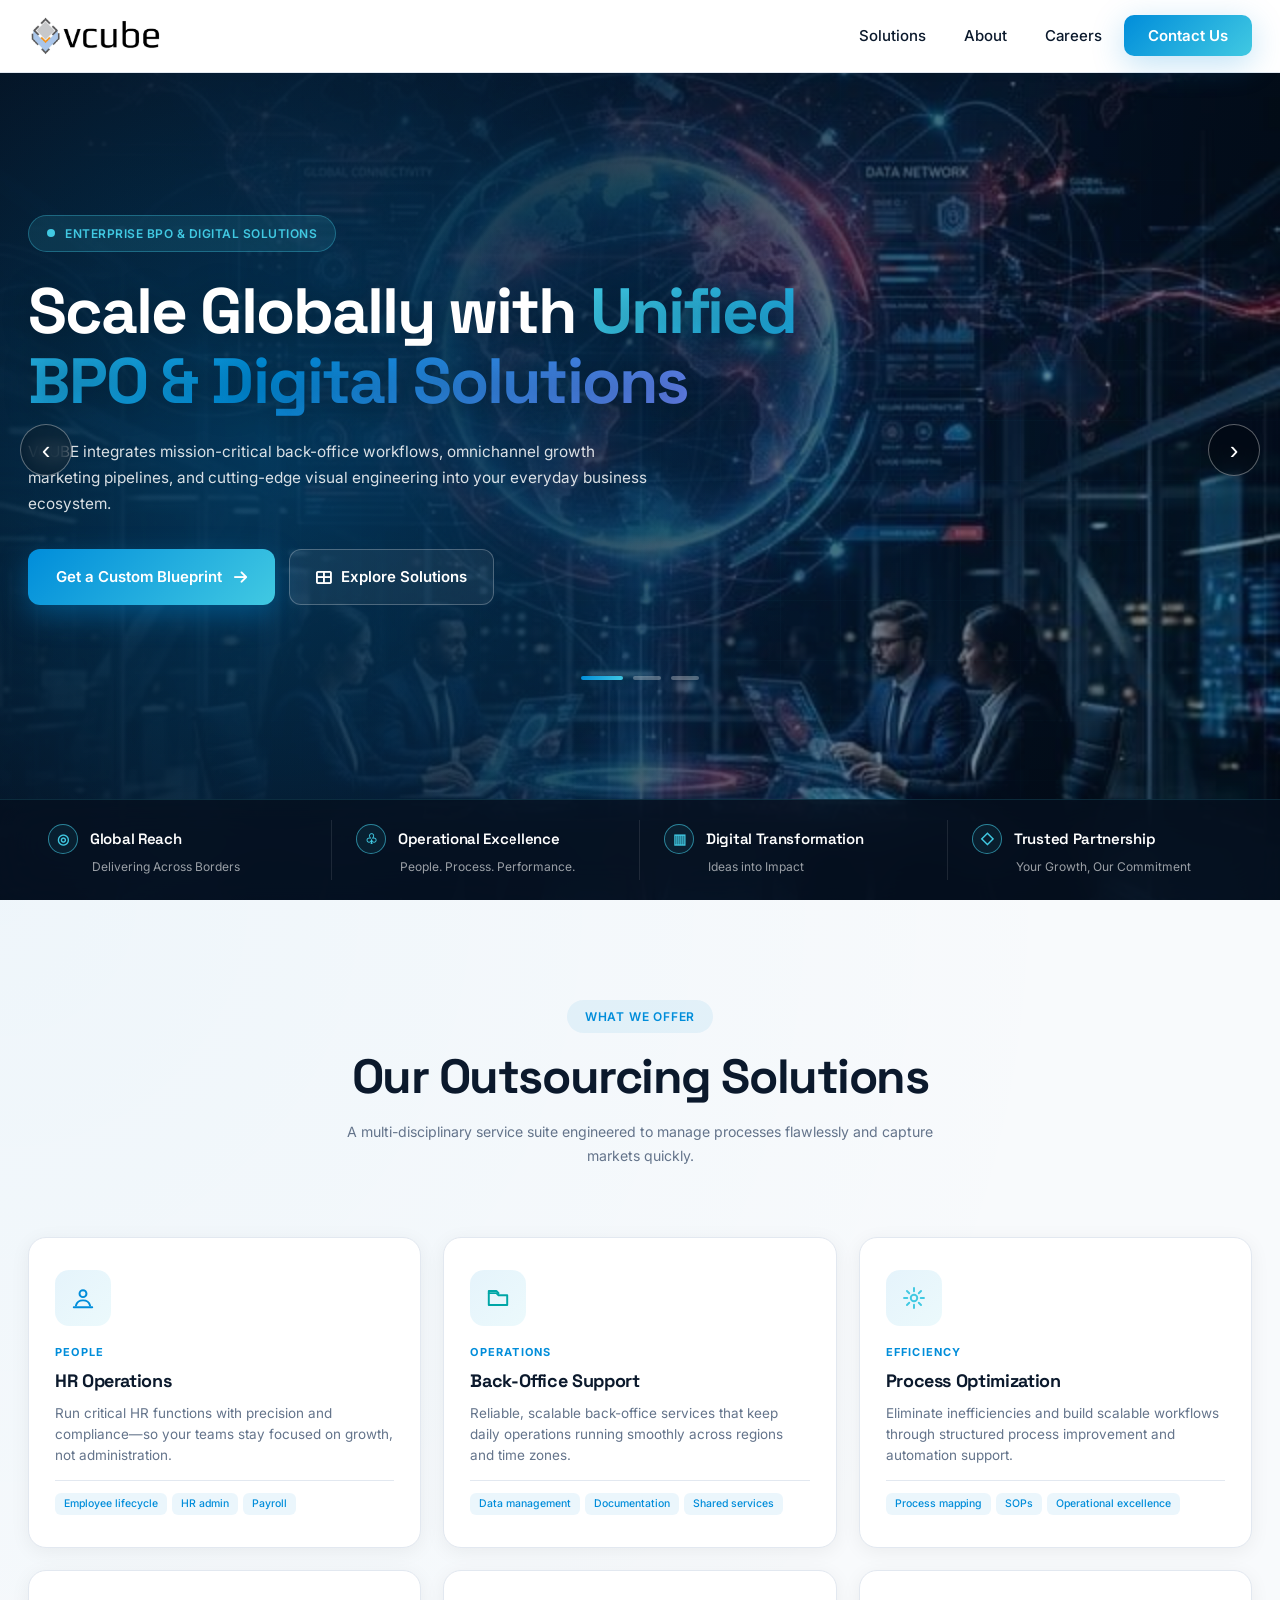
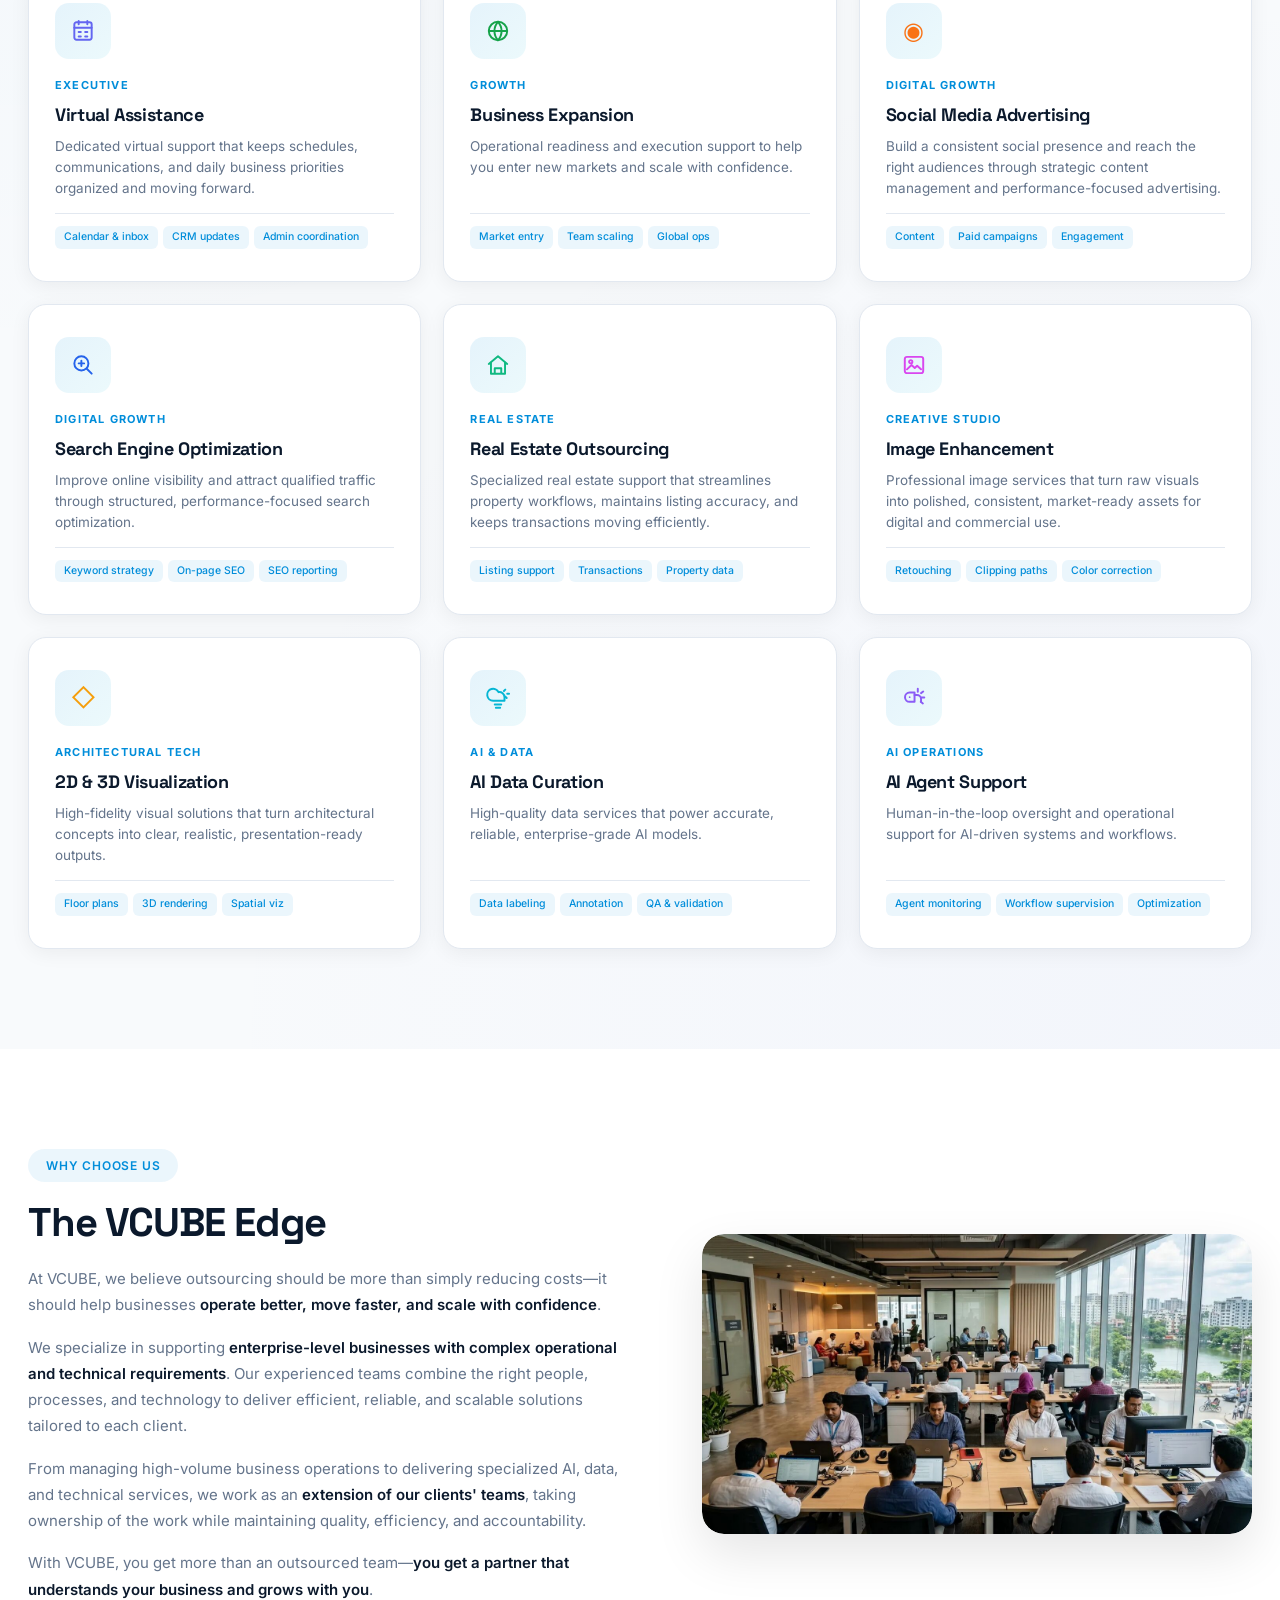
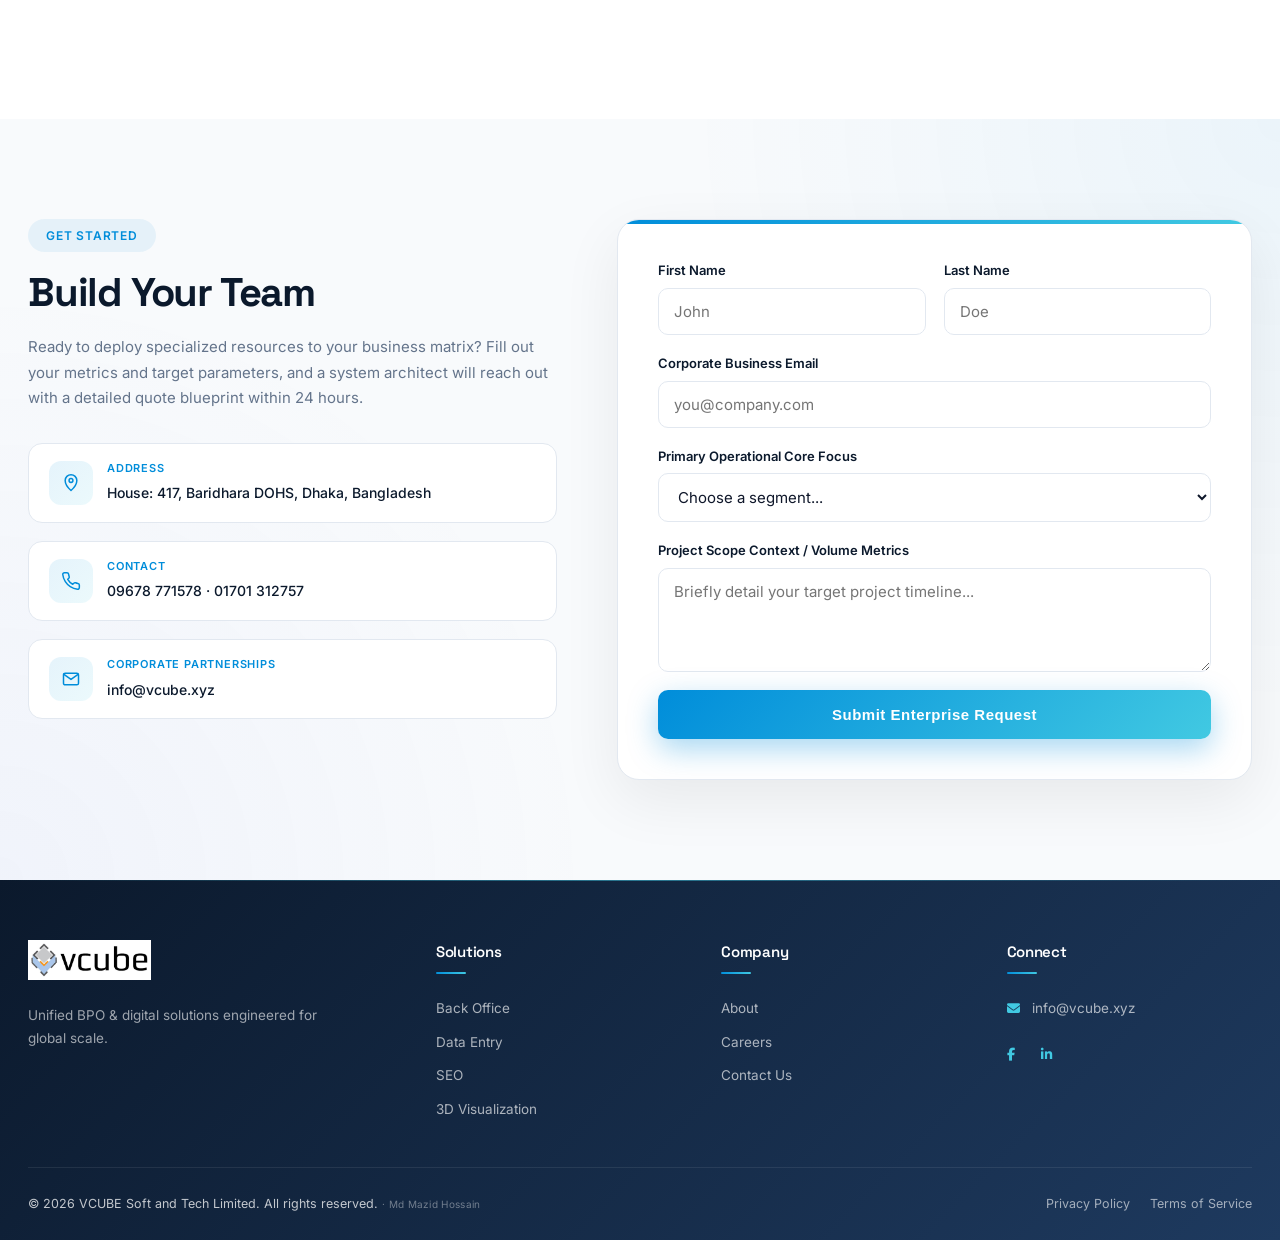
==== commit 7d5393c4: "facebook and linkedin added on the website" ====
--- a/index.html
+++ b/index.html
@@ -3,7 +3,7 @@
 <head>
     <meta charset="UTF-8">
     <meta name="viewport" content="width=device-width, initial-scale=1.0, maximum-scale=5.0">
-    <title>VCUBE Soft and Tech Limited — Scale Globally with Unified BPO & Digital Solutions</title>
+    <title>VCUBE Soft and Tech Limited Scale Globally with Unified BPO & Digital Solutions</title>
 
     <link rel="icon" type="image/x-icon" href="assets/images/favicon.ico?v=10">
     <link rel="icon" type="image/png" sizes="32x32" href="assets/images/favicon-32x32.png?v=10">
@@ -904,6 +904,42 @@
             .hero-badge { font-size: 10px; padding: 6px 12px; }
             .section-header h2 { font-size: 24px; }
         }
+    
+        /* Footer Social Icons */
+        .footer-contact-row {
+            display: flex;
+            align-items: center;
+            justify-content: space-between;
+            gap: 16px;
+            flex-wrap: wrap;
+        }
+        .footer-email {
+            display: inline-flex;
+            align-items: center;
+            color: rgba(255, 255, 255, 0.75);
+            text-decoration: none;
+            font-size: 13.5px;
+            transition: color 0.25s ease;
+            padding: 0;
+        }
+        .footer-email:hover { color: #41C9E2; padding-left: 0; }
+        .footer-email i { color: #41C9E2; margin-right: 8px; font-size: 13px; }
+        .footer-social { display: flex; gap: 18px; margin-top: 16px; align-items: center; }
+        .social-icon { display: inline-flex; align-items: center; justify-content: center; color: rgba(255,255,255,0.7); font-size: 20px; text-decoration: none; transition: all 0.25s ease; background: transparent; border: none; padding: 0; line-height: 1; }
+        .social-icon:hover {
+            transform: translateY(-3px);
+            color: #fff;
+            border-color: transparent;
+        }
+        .social-icon.social-fb:hover {
+            background: linear-gradient(135deg, #1877f2 0%, #0a5dc2 100%);
+            box-shadow: 0 8px 20px rgba(24, 119, 242, 0.4);
+        }
+        .social-icon.social-li:hover {
+            background: linear-gradient(135deg, #0a66c2 0%, #004182 100%);
+            box-shadow: 0 8px 20px rgba(10, 102, 194, 0.4);
+        }
+
     </style>
 </head>
 <body>
@@ -1118,8 +1154,17 @@
                         <svg viewBox="0 0 24 24"><path d="M12 21s7-6.1 7-12A7 7 0 0 0 5 9c0 5.9 7 12 7 12Z"/><circle cx="12" cy="9" r="2.3"/></svg>
                     </div>
                     <div class="meta-detail-text">
-                        <strong>Headquarter</strong>
+                        <strong>Address</strong>
                         <span>House: 417, Baridhara DOHS, Dhaka, Bangladesh</span>
+                    </div>
+                </div>
+                <div class="meta-detail">
+                    <div class="contact-icon-wrap">
+                        <svg viewBox="0 0 24 24"><path d="M22 16.92v3a2 2 0 0 1-2.18 2 19.79 19.79 0 0 1-8.63-3.07 19.5 19.5 0 0 1-6-6 19.79 19.79 0 0 1-3.07-8.67A2 2 0 0 1 4.11 2h3a2 2 0 0 1 2 1.72 12.84 12.84 0 0 0 .7 2.81 2 2 0 0 1-.45 2.11L8.09 9.91a16 16 0 0 0 6 6l1.27-1.27a2 2 0 0 1 2.11-.45 12.84 12.84 0 0 0 2.81.7A2 2 0 0 1 22 16.92z"/></svg>
+                    </div>
+                    <div class="meta-detail-text">
+                        <strong>Contact</strong>
+                        <span>09678 771578 &middot; 01701 312757</span>
                     </div>
                 </div>
                 <div class="meta-detail">
@@ -1150,6 +1195,8 @@
                     <label>Primary Operational Core Focus</label>
                     <select id="service" name="service" required>
                         <option value="">Choose a segment...</option>
+                        <option value="HR Operations">HR Operations</option>
+                        <option value="Virtual Assistance">Virtual Assistance</option>
                         <option value="Back Office & Data Entry Support">Back Office &amp; Data Entry Support</option>
                         <option value="Specialized Real Estate Outsourcing">Specialized Real Estate Outsourcing</option>
                         <option value="Digital Marketing (SEO/SEM/Social)">Digital Marketing (SEO/SEM/Social)</option>
@@ -1190,6 +1237,14 @@
         <div class="footer-col">
             <h4>Connect</h4>
             <a href="mailto:info@vcube.xyz"><i class="fas fa-envelope"></i> info@vcube.xyz</a>
+            <div class="footer-social">
+                <a href="https://www.facebook.com/vcubexyz" target="_blank" rel="noopener noreferrer" aria-label="Facebook" class="social-icon social-fb">
+                    <i class="fab fa-facebook-f"></i>
+                </a>
+                <a href="https://www.linkedin.com/company/vcubesoftandtech/home/" target="_blank" rel="noopener noreferrer" aria-label="LinkedIn" class="social-icon social-li">
+                    <i class="fab fa-linkedin-in"></i>
+                </a>
+            </div>
         </div>
     </div>
     <div class="footer-bottom">
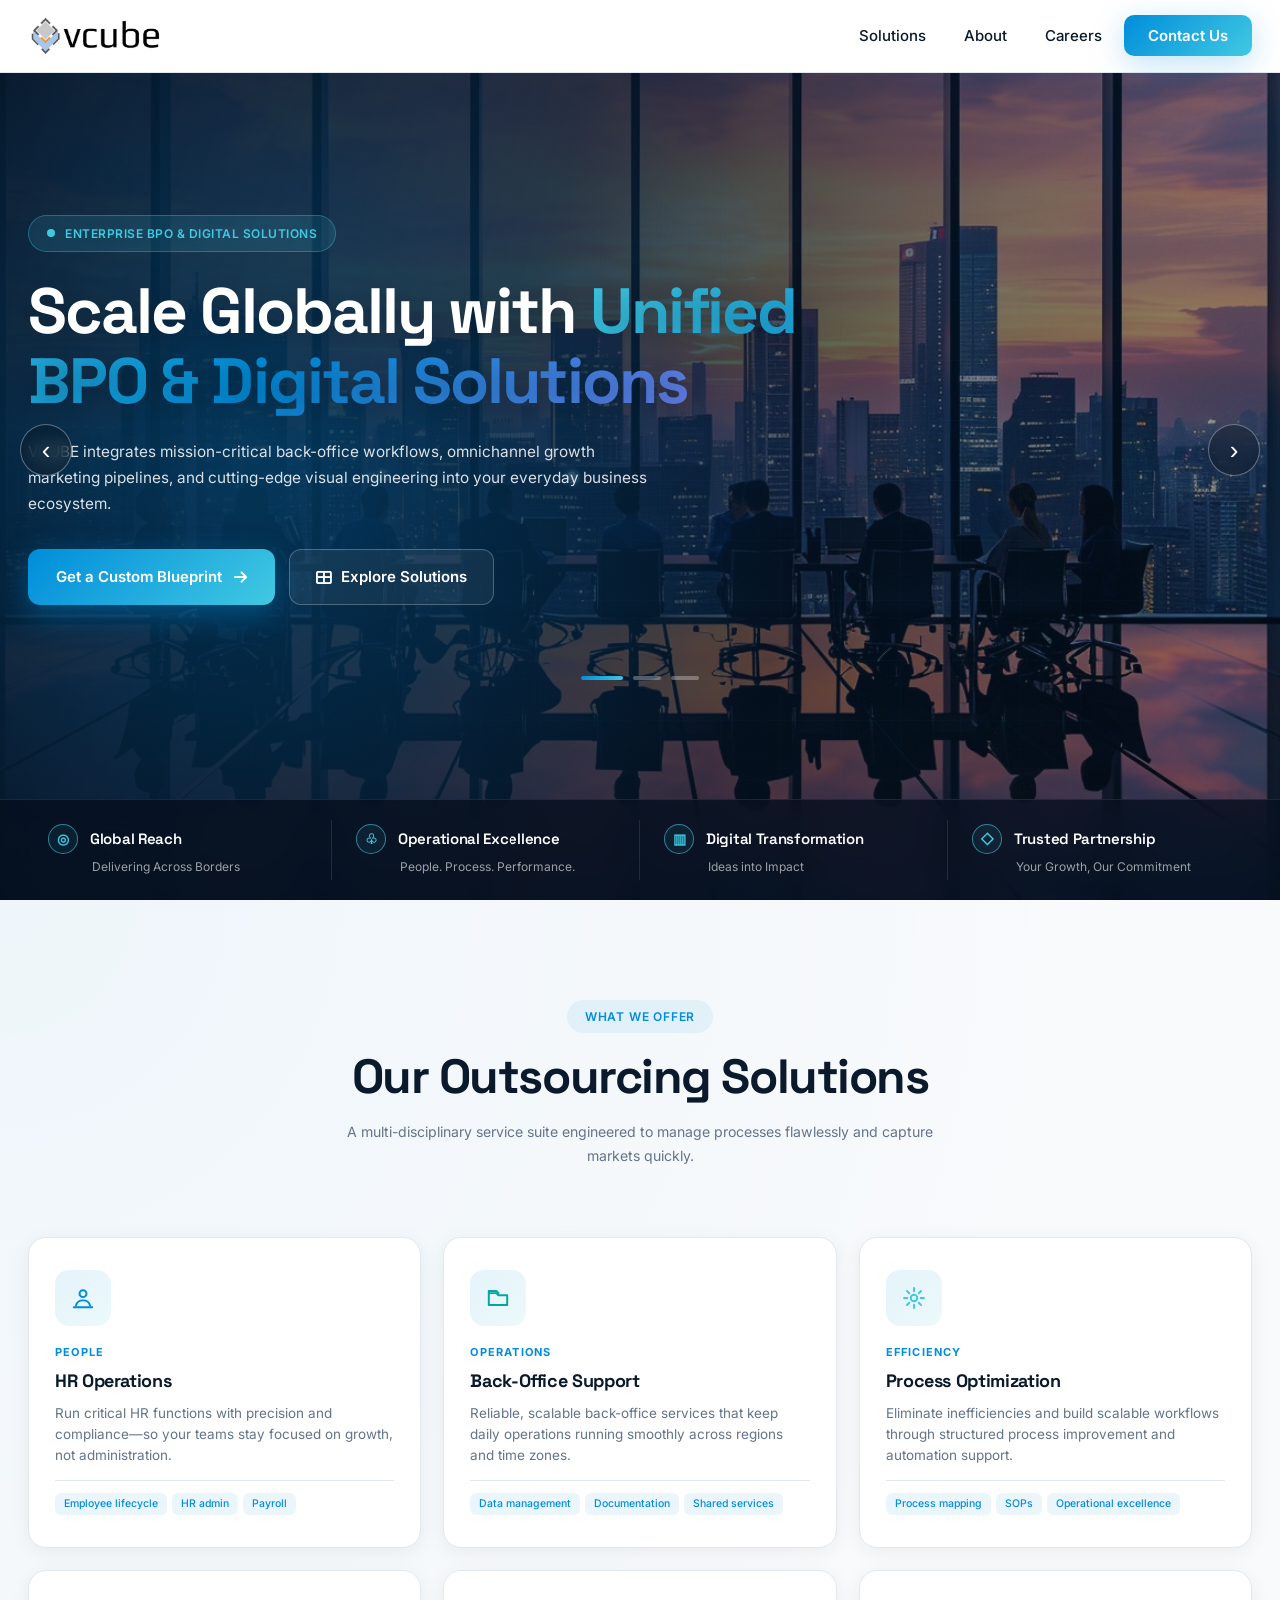
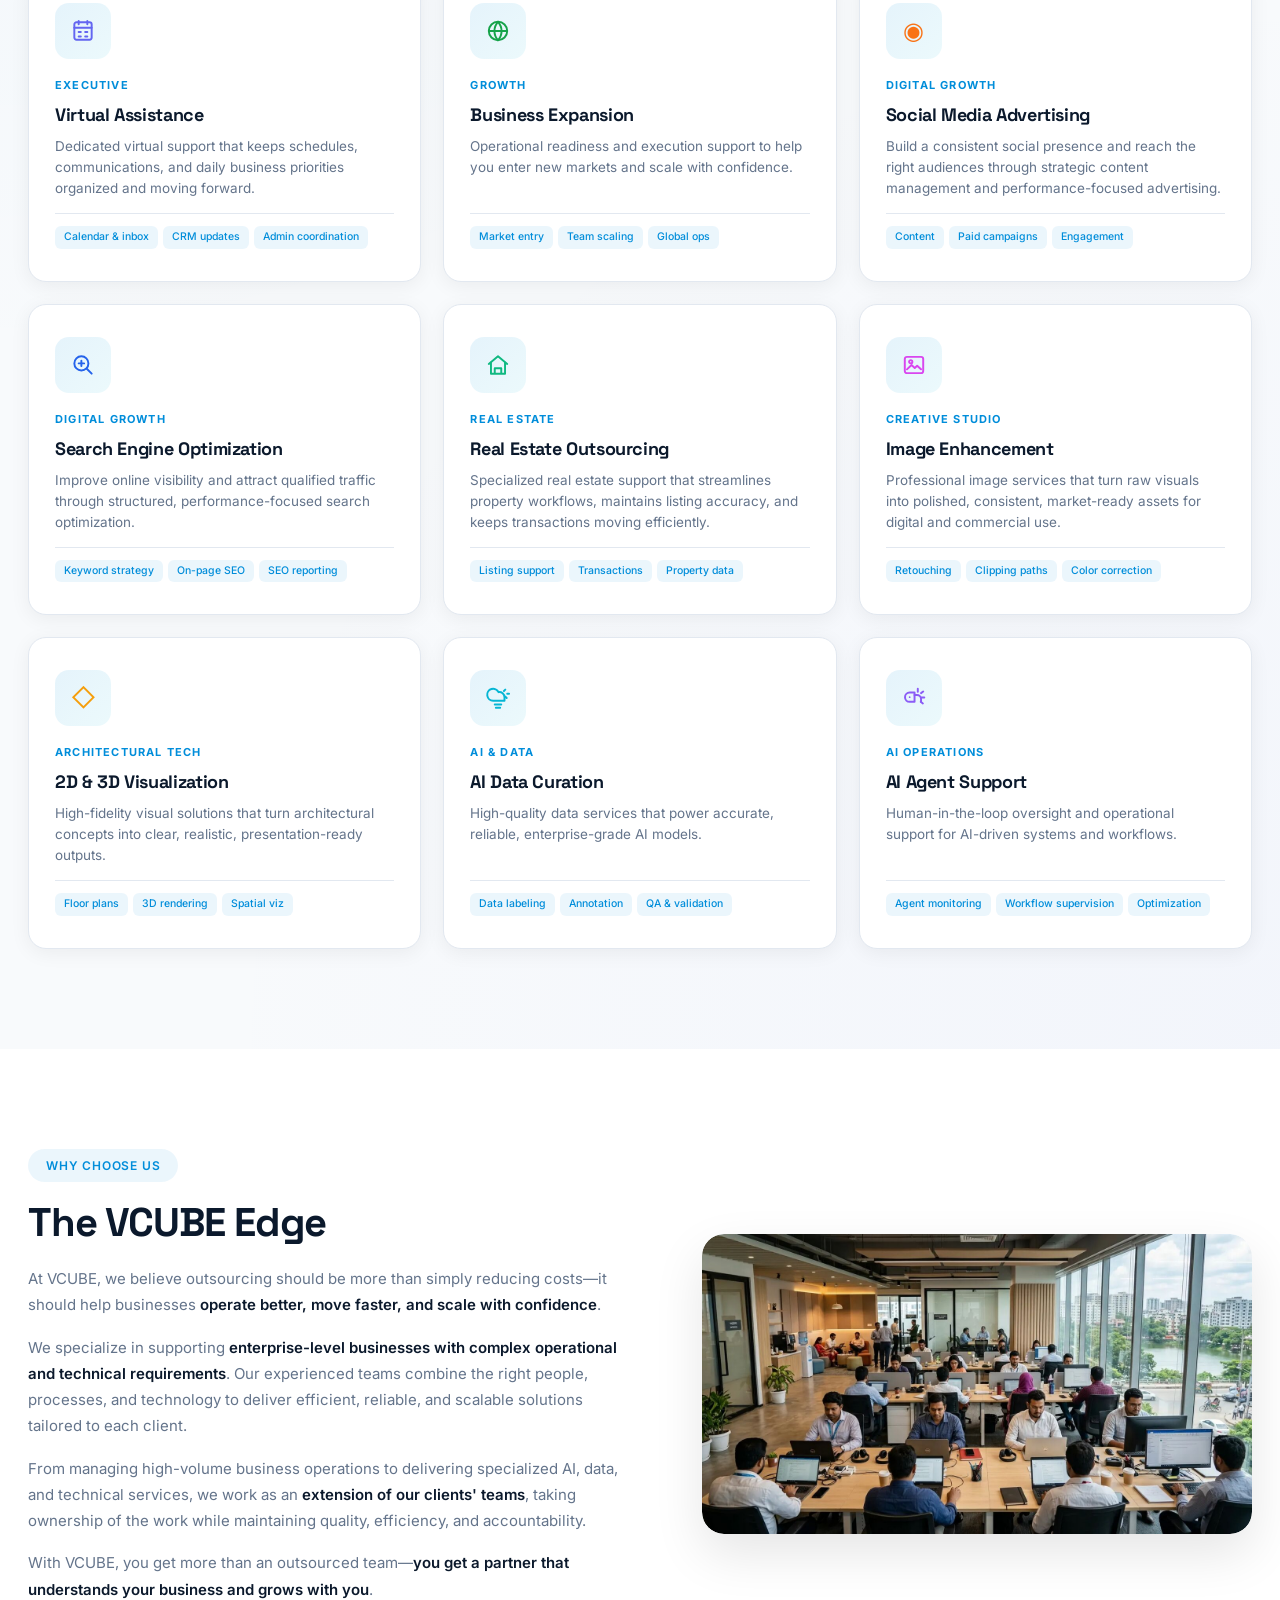
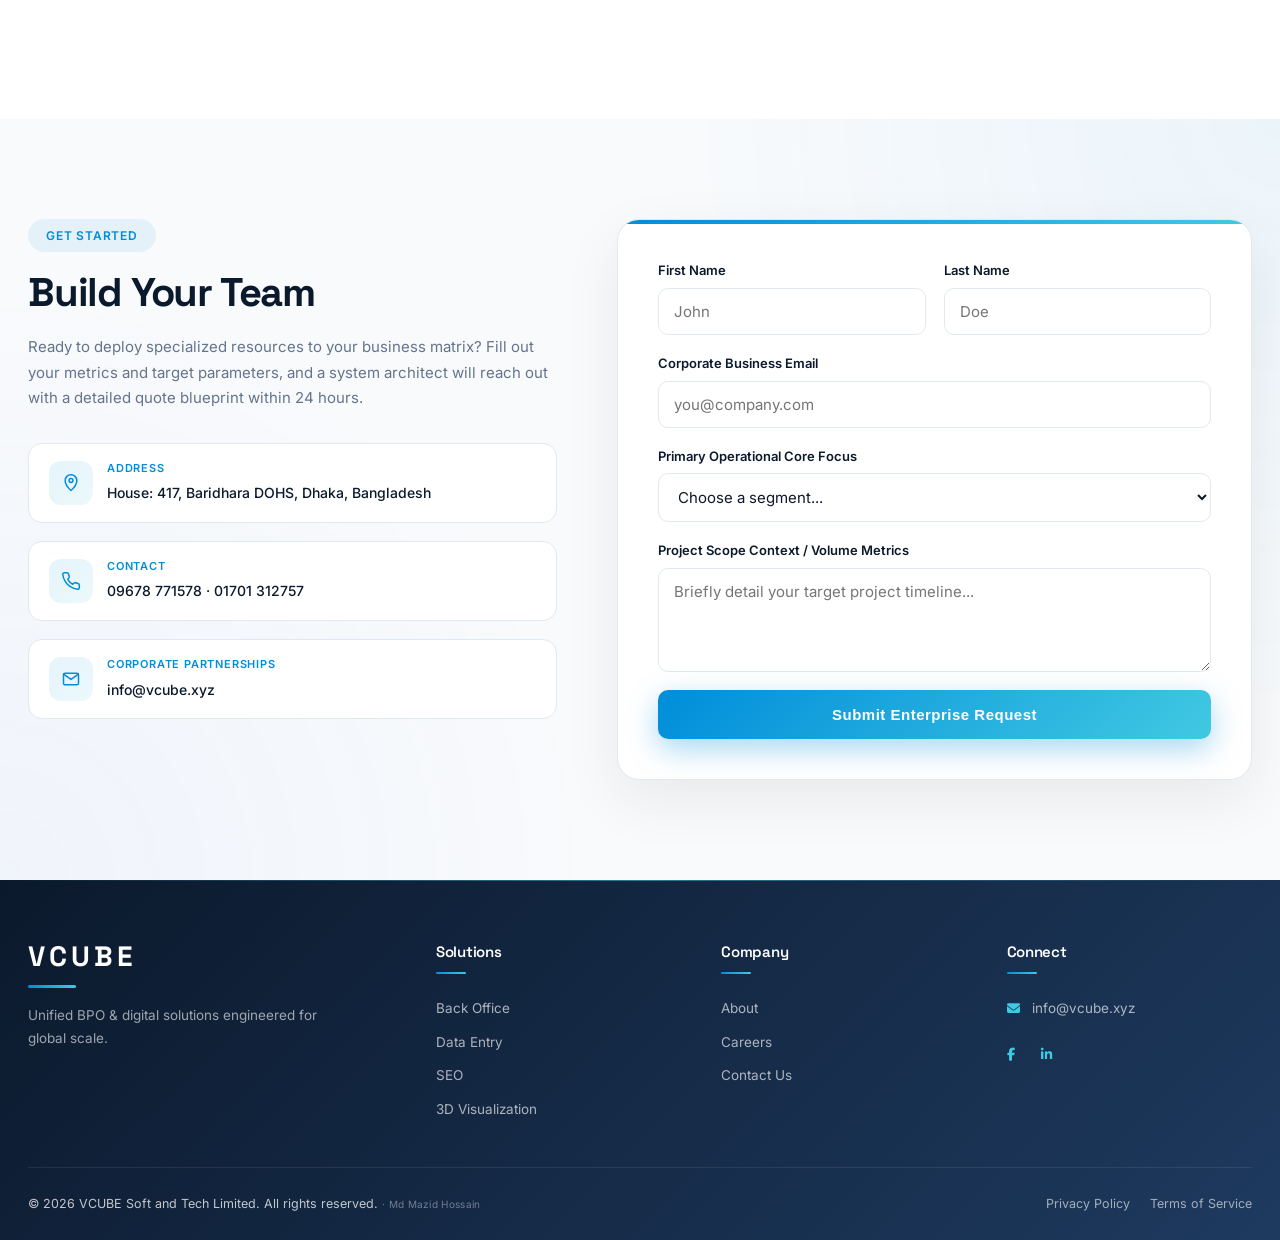
==== commit 7a580498: "chore: cleanup backup files and push final version" ====
--- a/index.html
+++ b/index.html
@@ -3,7 +3,7 @@
 <head>
     <meta charset="UTF-8">
     <meta name="viewport" content="width=device-width, initial-scale=1.0, maximum-scale=5.0">
-    <title>VCUBE Soft and Tech Limited Scale Globally with Unified BPO & Digital Solutions</title>
+    <title>VCUBE</title>
 
     <link rel="icon" type="image/x-icon" href="assets/images/favicon.ico?v=10">
     <link rel="icon" type="image/png" sizes="32x32" href="assets/images/favicon-32x32.png?v=10">
@@ -941,14 +941,78 @@
         }
 
     </style>
+
+<style id="footer-vcube-fix">
+/* FOOTER VCUBE TEXT — targets BOTH class names */
+footer .footer-brand .footer-logo-text,
+footer .footer-brand a.footer-logo-text,
+footer .footer-brand .footer-logo,
+footer .footer-brand a.footer-logo,
+.footer-brand .footer-logo-text,
+.footer-brand a.footer-logo-text,
+.footer-brand .footer-logo,
+.footer-brand a.footer-logo {
+  color: #ffffff !important;
+  -webkit-text-fill-color: #ffffff !important;
+  font-weight: 900 !important;
+  font-size: 28px !important;
+  letter-spacing: 4px !important;
+  text-transform: uppercase !important;
+  text-decoration: none !important;
+  text-decoration-line: none !important;
+  text-decoration-color: transparent !important;
+  background: none !important;
+  background-image: none !important;
+  -webkit-background-clip: unset !important;
+  background-clip: unset !important;
+  display: inline-block !important;
+  font-family: 'Space Grotesk', 'Inter', sans-serif !important;
+  margin: 0 0 16px 0 !important;
+  padding: 0 0 14px 0 !important;
+  position: relative !important;
+  line-height: 1.2 !important;
+  opacity: 1 !important;
+  border: none !important;
+  box-shadow: none !important;
+  visibility: visible !important;
+}
+
+/* Gradient underline */
+footer .footer-brand .footer-logo-text::after,
+footer .footer-brand .footer-logo::after {
+  content: '' !important;
+  position: absolute !important;
+  left: 0 !important;
+  bottom: 0 !important;
+  width: 48px !important;
+  height: 3px !important;
+  background: linear-gradient(90deg, #008DDA, #41C9E2) !important;
+  border-radius: 3px !important;
+  display: block !important;
+}
+
+/* Hover */
+footer .footer-brand .footer-logo-text:hover,
+footer .footer-brand .footer-logo:hover {
+  color: #41C9E2 !important;
+  -webkit-text-fill-color: #41C9E2 !important;
+  text-decoration: none !important;
+}
+
+@media (max-width: 700px) {
+  footer .footer-brand .footer-logo-text,
+  footer .footer-brand .footer-logo {
+    font-size: 24px !important;
+    letter-spacing: 3px !important;
+  }
+}
+</style>
 </head>
 <body>
 
 <header id="navbar">
     <div class="nav-container">
-        <a href="index.html" class="logo">
-            <img src="assets/images/vcube-logo.png" alt="VCUBE Soft and Tech Limited">
-        </a>
+        <a href="index.html" class="logo"><img src="assets/images/vcube-logo.png" alt="VCUBE Logo" class="logo-img"></a>
         <nav>
             <ul>
                 <li><a href="#solutions">Solutions</a></li>
@@ -973,7 +1037,7 @@
 
 <section class="hero">
     <div class="hero-slides">
-            <div class="hero-slide active" style="background-image:url('assets/images/hero1.jpg');"></div>
+            <div class="hero-slide active" style="background-image:url('assets/images/hero5.jpg');"></div>
             <div class="hero-slide" style="background-image:url('assets/images/hero2.jpg');"></div>
             <div class="hero-slide" style="background-image:url('assets/images/hero3.jpg');"></div>
         </div><div class="hero-bg-grid"></div>
@@ -1217,8 +1281,8 @@
     <div class="footer-grid">
         <div class="footer-brand">
             <a href="index.html" class="footer-logo">
-                <img src="assets/images/vcube-logo.png" alt="VCUBE">
-            </a>
+    VCUBE
+</a>
             <p>Unified BPO &amp; digital solutions engineered for global scale.</p>
         </div>
         <div class="footer-col">
